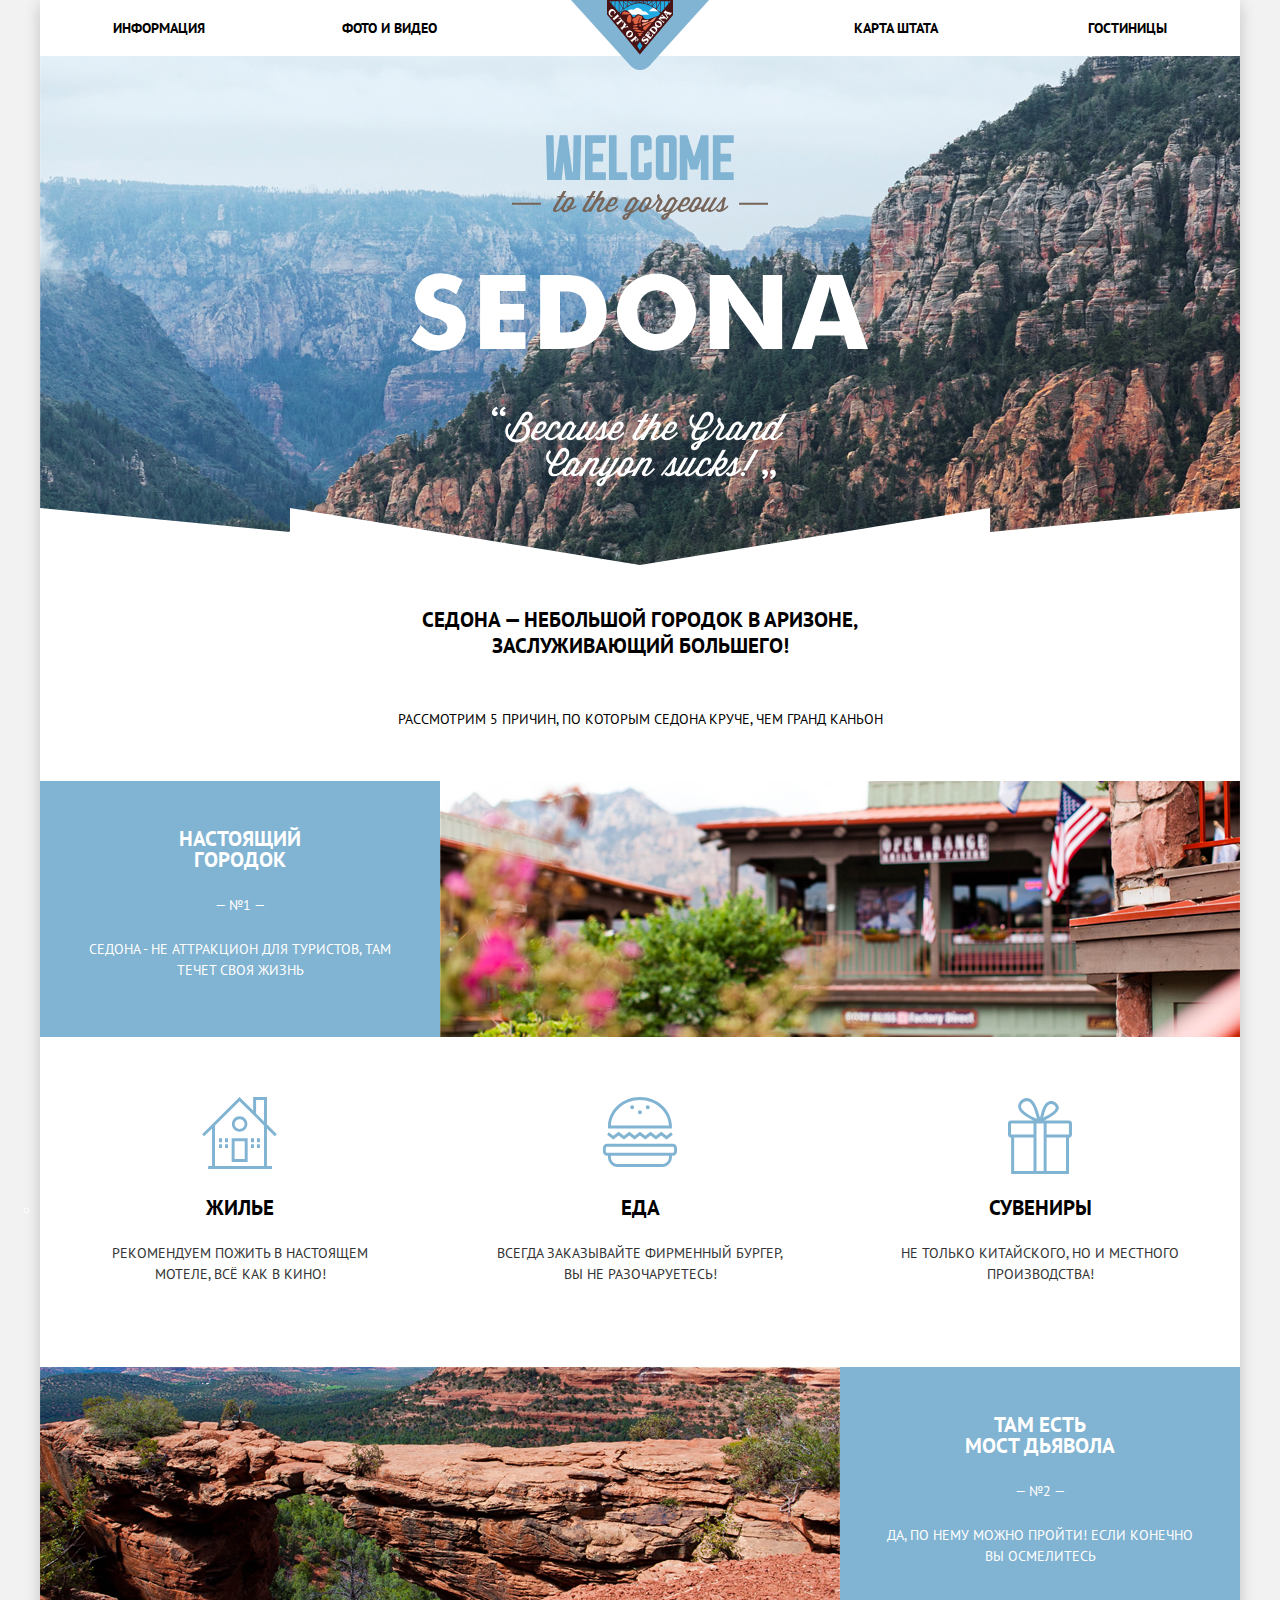
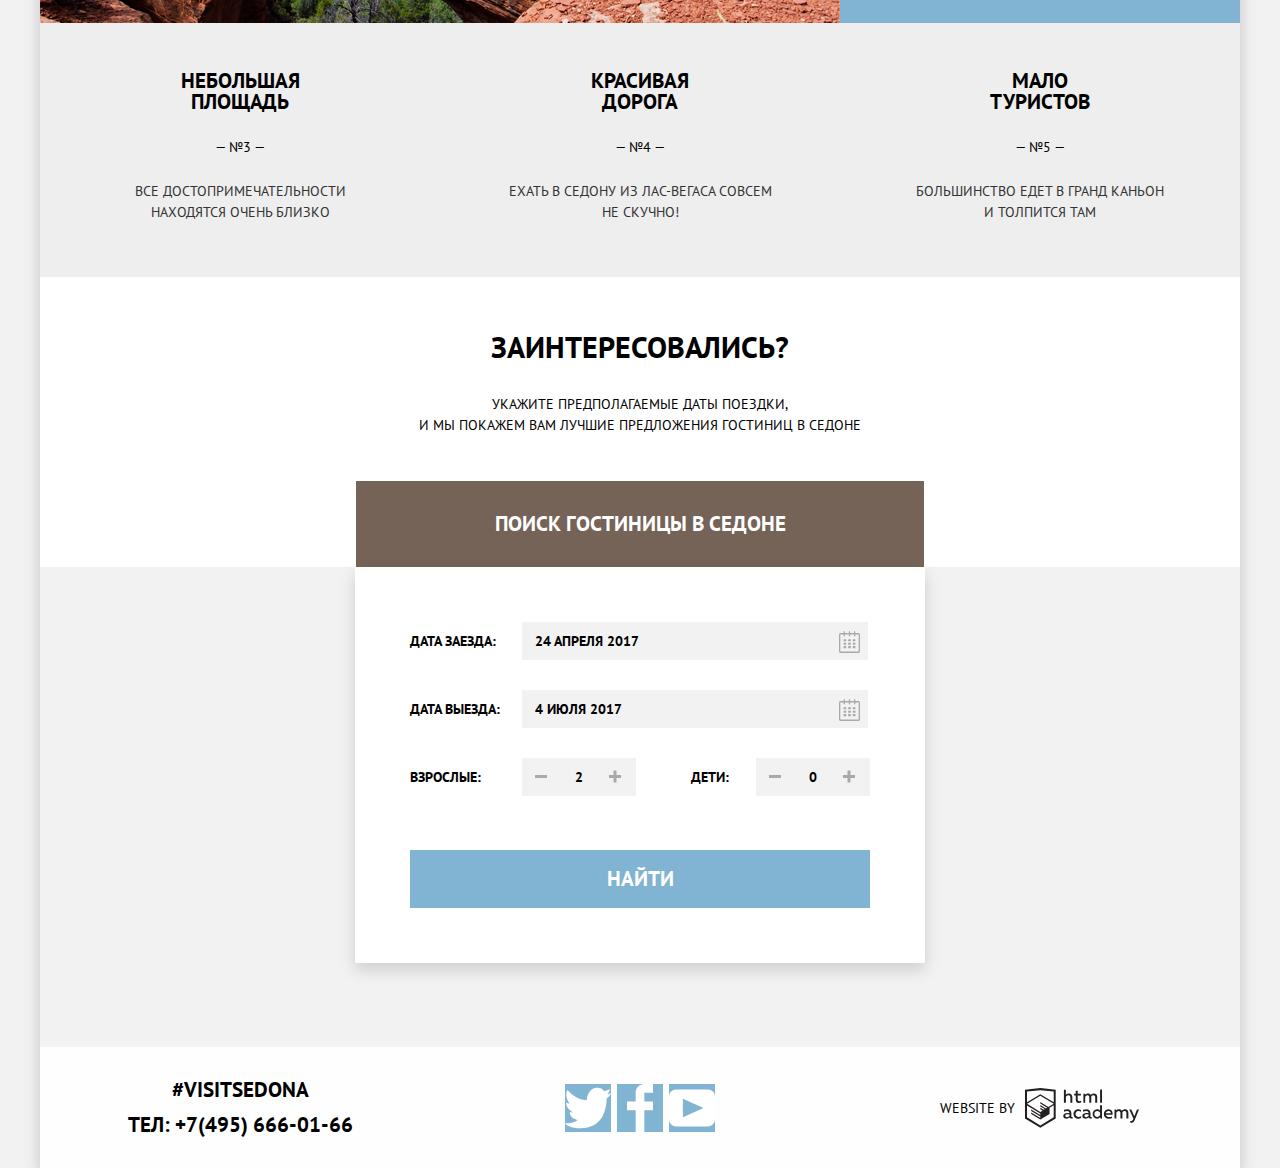
==== index.html @ 95ec8b5e "Завершила вёрстку главной страницы" ====
<!DOCTYPE html>
<html class="page" lang="ru">
<head>
	<meta charset="utf-8">
	<title>HTML Academy: Седона</title>
	<link rel="stylesheet" href="https://fonts.googleapis.com/css2?family=PT+Sans:wght@400;700&display=swap">
	<link rel="stylesheet" href="css/normalize.css">
	<link rel="stylesheet" href="css/style.css">
</head>

<body class="page-body">
	<div class="main-block">
		<header class="main-header">
  			<nav class="main-nav">
  				<a class="main-header-logo" href="">
  					<img src="img/logo.svg" width="138" height="70" alt="логотип Седоны">
  				</a>
  				<ul class="site-navigation">
  					<li><a href="blank.html">Информация</a></li>
  					<li><a href="blank.html">Фото и видео</a></li>
  					<li><a href="blank.html">Карта штата</a></li>
  					<li><a href="hotels.html">Гостиницы</a></li>
  				</ul>
	  		</nav>
	  	</header>
		  
	  	<main class="container">
	  		<h1 class="visually-hidden">город Седона</h1>
			<div class="intro">
				<h2 class="visually-hidden">Welcome Sedona</h2>
				<img src="img/welcome.svg" width="458" height="352" alt="Welcome to the gorgeous Sedona, because the Grand Canyon sucks!">
	 		</div>

			<section class="features">
				<h2 class="visually-hidden">Достоинства</h2>
					<p class="features-text">Седона — небольшой городок в Аризоне,<br> заслуживающий большего!</p>
	       			<p class="features-text-two">Рассмотрим 5 причин, по которым Седона круче, чем Гранд каньон</p>
	   			   
				<ol class="features-main">
					<li class="features-item item-one">
						<div>
							<h2>Настоящий<br>городок</h2>
							<span>&mdash; №1 &mdash;</span>
							<p>Седона - не аттракцион для туристов, там<br>течет своя жизнь</p>
						</div>
						<figure class="town-img">
							<img src="img/city.jpg" width="800" height="256" alt="Город Седона">
						</figure>
				
						<ul class="highlights">
							<li class="highlights-item highlights-house">
								<h2>Жилье</h2>
								<p>Рекомендуем пожить в настоящем<br> мотеле, всё как в кино!</p>
							</li>
					
							<li class="highlights-item highlights-food">
								<h2>Еда</h2>
								<p>Всегда заказывайте фирменный бургер,<br> вы не разочаруетесь!</p>
							</li>
				
							<li class="highlights-item highlights-present">
								<h2>Сувениры</h2>
								<p>Не только китайского, но и местного<br> производства!</p>
							</li>
						</ul>
					
					</li>		
					<li class="features-item item-two">
						<div>
							<h2>Там есть<br>мост дьявола</h2>
							<span>&mdash; №2 &mdash;</span>
							<p>Да, по нему можно пройти! Если конечно<br>вы осмелитесь</p>
						</div>
						<figure class="bridge-img">
							<img src="img/bridge.jpg" width="800" height="256" alt="Мост дьявола">
						</figure>
					</li>
					<li class="features-item-text">
						<h2>Небольшая<br> площадь</h2>
						<span>&mdash; №3 &mdash;</span>
						<p>Все достопримечательности<br>находятся очень близко</p>
					</li>
					<li class="features-item-text">
						<h2>Красивая<br>дорога</h2>
						<span>&mdash; №4 &mdash;</span>
						<p>Ехать в Седону из Лас-Вегаса совсем<br>не скучно!</p>
					</li>
					<li class="features-item-text">
						<h2>Мало<br>туристов</h2>
						<span>&mdash; №5 &mdash;</span>
						<p>Большинство едет в Гранд каньон<br>и толпится там</p>
					</li>
				</ol>
			</section>
			<section class="hotel-search">
				<h2>Заинтересовались?</h2>
				<p>Укажите предполагаемые даты поездки,<br>и мы покажем вам лучшие предложения гостиниц в Седоне</p>
				<a class="search-hotel-button" href="#">Поиск гостиницы в Седоне</a>
			</section>
			<section class="map">		
				<h2 class="visually-hidden">Карта</h2>
				<iframe src="https://www.google.com/maps/embed?pb=!1m18!1m12!1m3!1d249188.13948372044!2d-111.74937297062174!3d34.8541020003473!2m3!1f0!2f0!3f0!3m2!1i1024!2i768!4f13.1!3m3!1m2!1s0x872da132f942b00d%3A0x5548c523fa6c8efd!2z0KHQtdC00L7QvdCwLCDQkNGA0LjQt9C-0L3QsCA4NjMzNiwg0KHQqNCQ!5e0!3m2!1sru!2sru!4v1602415722256!5m2!1sru!2sru" width="1199" height="594" frameborder="0" style="border:0;" allowfullscreen="" aria-hidden="false" tabindex="0" title="карта города Седона"></iframe> 
				<div class="form-search">
					<h3 class="visually-hidden">Поиск гостиницы</h3>
					<form class="modal-form" action="https://echo.htmlacademy.ru" method="post">
						<p class="form-item input-date">
							<label for="input-date">Дата заезда:</label>
							<input id="input-date" type="text" name="date" value="24 апреля 2017">
							<button class="calendar" type="button" aria-label="Календарь"><svg width="21" height="23" viewBox="0 0 21 23" fill="none" xmlns="http://www.w3.org/2000/svg"><path fill-rule="evenodd" clip-rule="evenodd" d="M16.406 3.02498H19.251C20.217 3.02498 21 3.84698 21 4.86198V21.164C21 22.179 20.217 23 19.251 23H1.75C0.784 23 0 22.179 0 21.164V4.86198C0 3.84698 0.784 3.02498 1.75 3.02498H4.593V1.64798C4.593 1.26698 4.887 0.958984 5.25 0.958984C5.612 0.958984 5.906 1.26698 5.906 1.64798V3.02498H9.844V1.64798C9.844 1.26698 10.138 0.958984 10.501 0.958984C10.862 0.958984 11.156 1.26698 11.156 1.64798V3.02498H15.094V1.64798C15.094 1.26698 15.387 0.958984 15.75 0.958984C16.112 0.958984 16.406 1.26698 16.406 1.64798V3.02498ZM19.5646 21.484C19.6466 21.3979 19.691 21.2828 19.688 21.164H19.689V4.86198C19.689 4.60898 19.493 4.40298 19.252 4.40298H16.407V5.78098C16.407 6.16198 16.113 6.46998 15.751 6.46998C15.388 6.46998 15.095 6.16198 15.095 5.78098V4.40298H11.157V5.78098C11.157 6.16198 10.863 6.46998 10.502 6.46998C10.139 6.46998 9.845 6.16198 9.845 5.78098V4.40298H5.907V5.78098C5.907 6.16198 5.613 6.46998 5.251 6.46998C4.888 6.46998 4.594 6.16198 4.594 5.78098V4.40298H1.75C1.50263 4.40953 1.30696 4.61458 1.312 4.86198V21.164C1.30696 21.4114 1.50263 21.6164 1.75 21.623H19.251C19.3698 21.6201 19.4826 21.5701 19.5646 21.484Z" fill="#A9A9A9"/><path fill-rule="evenodd" clip-rule="evenodd" d="M4.59399 9.2251H7.21899V11.2911H4.59399V9.2251ZM4.59399 12.6681H7.21899V14.7351H4.59399V12.6681ZM7.21899 16.1121H4.59399V18.1781H7.21899V16.1121ZM9.18799 16.1121H11.813V18.1781H9.18799V16.1121ZM11.813 12.6681H9.18799V14.7351H11.813V12.6681ZM9.18799 9.2251H11.813V11.2911H9.18799V9.2251ZM16.406 16.1121H13.781V18.1781H16.406V16.1121ZM13.781 12.6681H16.406V14.7351H13.781V12.6681ZM16.406 9.2251H13.781V11.2911H16.406V9.2251Z" fill="#A9A9A9"/></svg></button>
						</p>
						<p class="form-item outcome-date">
							<label for="outcome-date">Дата выезда:</label>
							<input id="outcome-date" type="text" name="outcome-date" value="4 июля 2017">
							<button class="calendar" type="button" aria-label="Календарь"><svg width="21" height="23" viewBox="0 0 21 23" fill="none" xmlns="http://www.w3.org/2000/svg"><path fill-rule="evenodd" clip-rule="evenodd" d="M16.406 3.02498H19.251C20.217 3.02498 21 3.84698 21 4.86198V21.164C21 22.179 20.217 23 19.251 23H1.75C0.784 23 0 22.179 0 21.164V4.86198C0 3.84698 0.784 3.02498 1.75 3.02498H4.593V1.64798C4.593 1.26698 4.887 0.958984 5.25 0.958984C5.612 0.958984 5.906 1.26698 5.906 1.64798V3.02498H9.844V1.64798C9.844 1.26698 10.138 0.958984 10.501 0.958984C10.862 0.958984 11.156 1.26698 11.156 1.64798V3.02498H15.094V1.64798C15.094 1.26698 15.387 0.958984 15.75 0.958984C16.112 0.958984 16.406 1.26698 16.406 1.64798V3.02498ZM19.5646 21.484C19.6466 21.3979 19.691 21.2828 19.688 21.164H19.689V4.86198C19.689 4.60898 19.493 4.40298 19.252 4.40298H16.407V5.78098C16.407 6.16198 16.113 6.46998 15.751 6.46998C15.388 6.46998 15.095 6.16198 15.095 5.78098V4.40298H11.157V5.78098C11.157 6.16198 10.863 6.46998 10.502 6.46998C10.139 6.46998 9.845 6.16198 9.845 5.78098V4.40298H5.907V5.78098C5.907 6.16198 5.613 6.46998 5.251 6.46998C4.888 6.46998 4.594 6.16198 4.594 5.78098V4.40298H1.75C1.50263 4.40953 1.30696 4.61458 1.312 4.86198V21.164C1.30696 21.4114 1.50263 21.6164 1.75 21.623H19.251C19.3698 21.6201 19.4826 21.5701 19.5646 21.484Z" fill="#A9A9A9"/><path fill-rule="evenodd" clip-rule="evenodd" d="M4.59399 9.2251H7.21899V11.2911H4.59399V9.2251ZM4.59399 12.6681H7.21899V14.7351H4.59399V12.6681ZM7.21899 16.1121H4.59399V18.1781H7.21899V16.1121ZM9.18799 16.1121H11.813V18.1781H9.18799V16.1121ZM11.813 12.6681H9.18799V14.7351H11.813V12.6681ZM9.18799 9.2251H11.813V11.2911H9.18799V9.2251ZM16.406 16.1121H13.781V18.1781H16.406V16.1121ZM13.781 12.6681H16.406V14.7351H13.781V12.6681ZM16.406 9.2251H13.781V11.2911H16.406V9.2251Z" fill="#A9A9A9"/></svg></button>
						</p>
						<p class="form-item adults">
							<label for="adults">Взрослые:</label>
							<span>
							<button class="minus" type="button" aria-label="Меньше"></button>
							<input id="adults" type="text" name="adults" value="2">
							<button class="plus" type="button" aria-label="Больше"></button>
							</span>
						</p>  
						<p class="form-item child">
							<label for="child">Дети:</label>
							<span>
							<button class="minus" type="button" aria-label="Меньше"></button>
							<input id="child" type="text" name="child" value="0">
							<button class="plus" type="button"aria-label="Больше"></button>
							</span>
						</p>
						<button class="button-search-form" type="submit">Найти</button>  
					</form>
				</div>	
            </section>        
		</main> 

		<footer class="main-footer">
			<section class="contacts">
				<h2 class="visually-hidden">Контактные данные</h2>
				<a href="blank.html">#visitsedona</a>
				<p>тел: <a class="contacts-phone" href="tel:+74956660166">+7(495) 666-01-66</a></p>
			</section>
			<section class="social">
				<h2 class="visually-hidden">Социальные сети</h2>
				<ul>
	      			<li>
						<a class="social-button" href="#"><img src="img/twitter.svg" alt="twitter"></a>
	      			</li>
	      			<li>
	        			<a class="social-button" href="#"><img src="img/fb-icon.svg" alt="facebook"></a>
	      			</li>
	      			<li>
						<a class="social-button" href="#"><img src="img/youtube.svg" alt="youtube"></a>
	      			</li>
	    		</ul>
			</section>
			<section class="copyright">
				<p>website by</p>
				<a class="copyright-button" href="https://htmlacademy.ru/intensive/htmlcss"><svg width="115" height="41" viewBox="0 0 115 41" fill="none" xmlns="http://www.w3.org/2000/svg"><path fill-rule="evenodd" clip-rule="evenodd" d="M15.5197 1.05737H15.3509L0 2.71895V31.4945L15.3509 40.8382L30.7018 31.4945V2.71895L15.5197 1.05737ZM77.0183 2.62185H75.0876V15.7311H77.0183V2.62185ZM40.8619 2.63264V7.76843C41.6131 6.9864 42.6386 6.5436 43.7105 6.53843C44.6823 6.47908 45.6329 6.84495 46.3253 7.54479C47.0177 8.24462 47.3866 9.21244 47.3399 10.2068V15.7634H45.367V10.4658C45.4231 9.94897 45.2754 9.43059 44.9566 9.02553C44.6377 8.62047 44.174 8.36218 43.6683 8.3079H43.3518C42.3456 8.36979 41.4321 8.9295 40.9041 9.80764V15.7634H38.8995V2.63264H40.8619ZM77.0183 31.4837H75.2775V30.0595C74.4828 31.1353 73.23 31.7538 71.9119 31.7211C69.4751 31.5528 67.5825 29.4822 67.5825 26.9845C67.5825 24.4867 69.4751 22.4162 71.9119 22.2479C73.1195 22.2052 74.2818 22.7203 75.0771 23.6505V18.3205H77.0183V31.4837ZM47.0656 30.0595C47.263 30.0515 47.4583 30.0152 47.6459 29.9516V31.3866C47.2482 31.5404 46.826 31.6172 46.4009 31.6132C45.6482 31.6769 44.9394 31.2429 44.639 30.5342C43.7036 31.31 42.5302 31.7227 41.3261 31.6995C39.733 31.6995 38.256 30.804 38.256 28.9482C38.256 26.65 40.3661 25.9379 42.1702 25.9379C42.9402 25.9505 43.707 26.0408 44.4596 26.2076V25.884C44.4596 24.805 43.6578 23.9742 42.1491 23.9742C41.0585 23.9764 39.9804 24.2116 38.9839 24.6647V22.8305C40.0678 22.451 41.204 22.2506 42.3495 22.2371C44.8394 22.2371 46.3693 23.4455 46.3693 26.1753V29.4121C46.3546 29.5668 46.401 29.721 46.4981 29.8406C46.5951 29.9601 46.7349 30.035 46.8862 30.0487H47.0656V30.0595ZM40.2711 28.8403C40.298 29.229 40.4761 29.5905 40.7655 29.844C41.055 30.0974 41.4317 30.2217 41.8115 30.189H41.9275C42.8819 30.1906 43.7973 29.8022 44.4702 29.11V27.5779C43.842 27.4414 43.2026 27.3655 42.5605 27.3513C41.5055 27.3513 40.2817 27.7074 40.2817 28.8403H40.2711ZM56.0229 22.9384C55.1962 22.4632 54.2596 22.2246 53.3115 22.2479H52.9422C51.7332 22.2873 50.5891 22.8166 49.7619 23.7192C48.9347 24.6218 48.4923 25.8236 48.5321 27.06V27.5024C48.6957 30.0004 50.805 31.8921 53.2482 31.7318C54.2519 31.7555 55.2477 31.5452 56.1601 31.1168V29.2718C55.3769 29.7215 54.4945 29.9591 53.5963 29.9624C52.5199 30.0288 51.4963 29.4793 50.9385 28.5356C50.3806 27.5918 50.3806 26.4095 50.9385 25.4658C51.4963 24.522 52.5199 23.9725 53.5963 24.039C54.461 24.0357 55.3066 24.2989 56.0229 24.7942V22.9384ZM66.1514 30.0595C66.3488 30.0515 66.5441 30.0152 66.7317 29.9516V31.3866C66.334 31.5404 65.9118 31.6172 65.4867 31.6132C64.734 31.6769 64.0252 31.2429 63.7248 30.5342C62.7894 31.31 61.616 31.7227 60.4119 31.6995C58.8188 31.6995 57.3417 30.804 57.3417 28.9482C57.3417 26.65 59.4518 25.9379 61.256 25.9379C62.0259 25.9505 62.7928 26.0408 63.5454 26.2076V25.884C63.5454 24.805 62.7436 23.9742 61.2349 23.9742C60.1443 23.9764 59.0662 24.2116 58.0697 24.6647V22.8305C59.1536 22.451 60.2897 22.2506 61.4353 22.2371C63.9252 22.2371 65.455 23.4455 65.455 26.1753V29.4121C65.4404 29.5668 65.4868 29.721 65.5838 29.8406C65.6809 29.9601 65.8207 30.035 65.972 30.0487H66.1514V30.0595ZM59.855 29.8481C59.5632 29.5943 59.3837 29.2311 59.3569 28.8403H59.378C59.378 27.7074 60.5385 27.3513 61.6569 27.3513C62.299 27.3655 62.9383 27.4414 63.5665 27.5779V29.11C62.8937 29.8022 61.9782 30.1906 61.0239 30.189H60.9078C60.5263 30.2247 60.1469 30.1019 59.855 29.8481ZM69.3271 26.9305C69.3271 25.2859 70.6308 23.9526 72.239 23.9526L72.2601 24.0066C73.4742 24.0066 74.5742 24.7382 75.0665 25.8732V28.0311C74.5856 29.1871 73.4673 29.9296 72.239 29.9084C70.6308 29.9084 69.3271 28.5752 69.3271 26.9305ZM83.3486 22.2479C86.8408 22.2479 88.0541 25.1395 87.4844 27.7397H80.922C81.1436 29.3582 82.6839 30.0163 84.2876 30.0163C85.2509 30.0196 86.2027 29.8021 87.0729 29.3797V31.1061C86.0736 31.5421 84.9939 31.7519 83.9078 31.7211C81.2385 31.7211 78.8963 30.189 78.8963 26.9521C78.8362 25.7502 79.2482 24.5736 80.0408 23.6841C80.8334 22.7945 81.9408 22.2658 83.1165 22.2155H83.3486V22.2479ZM80.8693 26.1753C80.9704 24.8237 82.1216 23.8104 83.4436 23.9095H83.4858C84.1064 23.8531 84.7196 24.08 85.1612 24.5295C85.6028 24.979 85.8275 25.6051 85.7752 26.24H80.8693V26.1753ZM89.489 31.4621V22.4961H91.2298V23.575C91.9777 22.7197 93.041 22.2229 94.1628 22.2047C95.2951 22.1328 96.3712 22.7163 96.9482 23.7153C97.7407 22.8335 98.8477 22.3161 100.018 22.2803C100.952 22.2327 101.859 22.6011 102.507 23.2901C103.154 23.9792 103.478 24.9213 103.394 25.8732V31.4837H101.39V25.9271C101.437 25.4734 101.306 25.0191 101.024 24.6647C100.743 24.3104 100.336 24.0852 99.8917 24.039H99.6174C98.7512 24.0941 97.9525 24.536 97.4335 25.2474V31.4837H95.4289V25.9271C95.4728 25.47 95.3357 25.0139 95.0481 24.6611C94.7606 24.3082 94.3467 24.088 93.8991 24.0497H93.6881C92.7466 24.1344 91.8915 24.6449 91.3564 25.4416V31.5161H89.5312L89.489 31.4621ZM113.977 22.4745H111.972L109.324 29.2718L106.306 22.4853H104.196L108.417 31.5484L108.237 32.0016C107.72 33.3611 107.003 34.0516 106.053 34.0516C105.75 34.0548 105.447 34.0112 105.156 33.9221V35.6161C105.536 35.7125 105.926 35.7632 106.317 35.7671C107.646 35.7671 108.902 35.0226 109.851 32.6813L113.977 22.4745ZM52.689 6.78658V3.54974L50.7266 4.01369V6.73264H49.144V8.49132H50.7899V12.9905C50.7231 13.817 51.0244 14.6301 51.61 15.2038C52.1955 15.7775 53.0028 16.0505 53.8073 15.9468C54.5996 15.9535 55.3875 15.8259 56.139 15.5692V13.8429C55.5727 14.0781 54.9672 14.199 54.356 14.199C53.2165 14.199 52.689 13.8105 52.689 12.6237V8.5129H55.8541V6.78658H52.689ZM58.3862 15.7526V6.75421H60.1376V7.83316C60.8811 6.97655 61.9403 6.476 63.0601 6.45211C64.1624 6.38099 65.2146 6.93142 65.8032 7.88711C66.5958 7.00534 67.7028 6.48794 68.8734 6.45211C69.8138 6.41462 70.7233 6.79859 71.364 7.50353C72.0046 8.20846 72.3126 9.16418 72.2073 10.1205V15.7418H70.2028V10.1853C70.2499 9.73151 70.1184 9.27721 69.8373 8.92287C69.5561 8.56853 69.1485 8.34334 68.7046 8.29711H68.4619C67.5957 8.35228 66.797 8.7942 66.278 9.50553V15.7418H64.2734V10.1853C64.3206 9.73151 64.1891 9.27721 63.9079 8.92287C63.6268 8.56853 63.2191 8.34334 62.7752 8.29711H62.5326C61.5911 8.38181 60.736 8.89229 60.2009 9.68895V15.7634H58.3862V15.7526ZM28.6972 30.3033L28.7078 30.2968L28.6972 30.3184V30.3033ZM28.6972 18.3205V30.3033L15.3509 38.4321L2.00459 30.3184V18.5147L15.2876 26.6068V28.0311L6.18257 22.5284V23.9418L15.3404 29.5632V31.0629L6.19312 25.4955V26.9521L15.3509 32.5734L24.5826 26.9197V20.8129L28.6972 18.3205ZM28.7078 16.7776L25.0362 18.9355L23.3482 20.0145L15.3087 15.0837V16.4971L22.156 20.7266L22.0083 20.8237L20.9532 21.4063L15.2876 17.9537V19.3995L19.761 22.1184L18.706 22.8413L15.3298 20.7913V22.2047L17.5454 23.5426L15.2982 24.9021L2.11009 16.864L15.3087 8.72869L28.7078 16.7776ZM15.2876 7.27211L28.7078 15.3534V4.56395L15.3615 3.12895L2.01514 4.56395V15.3534L15.2876 7.27211Z" fill="#231F20"/></svg></a>
			</section>	
		</footer>
	</div>
</body>
</html>
---- css/style.css ----
:root {

	--basic-color: #F2F2F2;
	--basic-white: #FFFFFF;
	--basic-black: #000000;
	--basic-thinblack: #333333;
	--basic-boldblack: #231F20;
	--basic-lightbrown: #766357;
	--basic-brown: #604E43;
	--basic-darkbrown: #503E33;
	--basic-gray: #EEEEEE;
	--basic-darkgray: #EBEBEB;
	--basic-lightgray: #A9A9A9;
	--basic-blue: #81B3D2;
	--basic-darkblue: #669EC0;
	--basic-darkenblue: #5496BD;
	--dark: #666666;
	--border: #E5E5E5;
	--special: #BDBBBC;
	--basic-opacity: rgba(0,0,0,0.3);
	--footer-back: rgba(255, 255, 255, 0.9);
	--opacity-white: rgba(255,255,255,0.3);
	--shadow: rgba(0, 1, 1, 0.2);
	--shadow-form: rgba(0, 1, 1, 0.15);
}


.page-body {
	font-family: "PT Sans", Arial, sans-serif;
	font-size: 14px;
	line-height: 21px;
	text-transform: uppercase;
	background-color: var(--basic-color);
	text-align: center;
	font-weight: normal;
}

.main-block {
	width: 1200px;
	box-shadow: 0px 5px 15px var(--shadow);
	margin-left: auto;
    margin-right: auto;
    min-height: 100%;
	display: grid;
	grid-template-rows: min-content 1fr min-content;
}

.page a {
	text-decoration: none;
}

img {
	max-width: 100%;
	height: auto;
}

.page {
	height: 100%;
}

.visually-hidden {
	position: absolute;
	width: 1px;
	height: 1px;
	margin: -1px;
	border: 0;
	padding: 0;
	white-space: nowrap;
	clip-path: inset(100%);
	clip: rect(0 0 0 0);
	overflow: hidden;
}

/* Main navigation */

.main-nav {
	display: flex;
	flex-direction: column;
	font-size: 14px;
	line-height: 26px;
	font-weight: bold;
	color: var(--basic-black);
}

.main-header-logo {
	width: 138px;
	height: 70px;
	position: absolute;
	align-self: center;
}

.site-navigation {
	display: flex;
	flex-direction: row;
	flex-wrap: wrap;
	list-style: none;
	align-items: center;
	margin: 0;
	padding-left: 73px;
	padding-right: 73px; 
	padding-top: 15px;
	padding-bottom: 15px;
	background-color: var(--basic-white);
}
 
.site-navigation li {
	flex-basis: 229px;
	text-align: right;
}

.site-navigation li:nth-child(2) {
	margin-right: auto;
}

.site-navigation li:nth-child(-n+2){
	text-align: left;
}

.site-navigation a:link {
	color: var(--basic-black);
} 

.site-navigation a:hover,
.site-navigation a:focus {
 	color: var(--basic-blue);
}

.site-navigation a:active {
	color: var(--basic-opacity);
}

.hotels-link {
	pointer-events: none;
	color: var(--basic-lightbrown);
}	


.intro {
	background-image: url("../img/shape.png"), url("../img/background_photo.jpg");
	background-repeat: no-repeat;
	background-position: bottom, 0 0;
	width: 1200px;
	height: 509px;
	display:flex;
  	align-items: center;
  	justify-content: center;
}



/* Features */

.features {
	background-color: var(--basic-white);
	padding-top: 42px;
}

.features-text {
	font-size: 21px;
	line-height: 26px;
	font-weight: bold;
	margin-top: 0; 
	margin-bottom: 50px;

}

.features-text-two {
	margin-bottom: 51px;
}


.features-main {
	list-style: none;  
	margin: 0;
 	padding: 0;
 	display: grid;
	grid-template-columns: 400px 400px 400px;
}

.features-item {
	color: var(--basic-white);
	text-align: center;
	background-color: var(--basic-blue);
	grid-column-start: 1;
	grid-column-end: 4;
	display: grid;
	grid-template-columns: 400px 400px 400px;
}
	

.features-item h2 {
	font-size: 21px;
	line-height: 21px;
	margin-top: 47px;
	margin-bottom: 25px;
}

.features-item p {
	margin-top: 23px;
}

.town-img {
	margin: 0;
 	padding: 0;
	grid-column-start: 2;
	grid-column-end: 4;
}

.town-img img,
.bridge-img img {
	display: block;
}


.bridge-img {
	margin: 0;
 	padding: 0;
	grid-column-start: 1;
	grid-column-end: 3;
	order: -1;
}


.highlights {
	position: relative;
  	background-color: var(--basic-white);
  	margin: 0;
 	padding: 0;
  	grid-column-start: 1;
	grid-column-end: 4;
  	display: grid;
  	grid-template-columns: 1fr 1fr 1fr;
}

.highlights-item h2 {
	color: var(--basic-black);
	margin-top: 160px;
	margin-bottom: 25px;
}


.features-item-text h2 {
	color: var(--basic-black);
	margin-top: 47px;
	margin-bottom: 25px;
}

.highlights-item p,
.features-item-text p {
	color: var(--basic-thinblack);
}

.highlights-item p {
	margin-bottom: 82px;
}

.highlights-house h2::before {
	content: "";
	position: absolute;
	top: 60px;
	left: 162px;
	width: 75px;
	height: 72px;
	background-image: url("../img/icon-1.svg");
	background-repeat: no-repeat;
	
}

.highlights-food h2::before {
	content: "";
	position: absolute;
	top: 60px;
	left: 562px;
	width: 75px;
	height: 70px;
	background-image: url("../img/icon-3.svg");
	background-repeat: no-repeat;
	
}

.highlights-present h2::before {
	content: "";
	position: absolute;
	top: 60px;
	right: 168px;
	width: 64px;
	height: 77px;
	background-image: url("../img/icon-2.svg");
	background-repeat: no-repeat;
	
}

.features-item-text p {
	margin-bottom: 54px;
	margin-top: 23px;
}

.features-item-text {
	background-color: var(--basic-gray);
}


/* Hotel search */

.hotel-search {
	background-color: var(--basic-white);
}

.hotel-search h2 {
	font-size: 30px;
	line-height: 24px;
	margin: 0;
	padding-top: 58px; 
}

.hotel-search p {
	margin-top: 35px;
	margin-bottom: 45px; 
}


.search-hotel-button {
	display: block;
	font-size: 21px;
	line-height: 26px;
	font-weight: bold;
  	text-align: center;
  	color: var(--basic-white);
  	text-transform: uppercase;
  	background-color: var(--basic-lightbrown);
  	border: none;
  	width: 568px;
  	margin: auto;
  	padding-top: 30px;
  	padding-bottom: 30px;
}

.search-hotel-button:hover,
.search-hotel-button:focus  {
  	background-color: var(--basic-brown);
}

.search-hotel-button:active {
	color: var(--opacity-white);
  	background-color: var(--basic-darkbrown);
}

/* Map */

.map {
	position: relative;
	margin-bottom: -120px;
}




/*Form Search*/

.form-search {
	position: absolute;
	top: 0px;
    left: 315px;
    width: 570px;
    background-color: var(--basic-white);
    box-shadow: 0 7px 15px 0 var(--shadow-form);
}

.modal-form {
	display: flex;
	flex-wrap: wrap;
	justify-content: space-between;
	font-weight: 700;
	margin: 55px;
	padding: 0;
}

.modal-form .form-item {
	position: relative;
	display: flex;
	flex-wrap: wrap;
	flex-basis: 458px;
	justify-content: space-between;
	align-items: center;
	margin: 0;
	margin-bottom: 30px;
}

.form-item input {
	font-size: 14px;
	line-height: 26px;
	font-weight: 700;
	text-transform: uppercase; 
	border: none;
	outline: none;
	background-color: var(--basic-color);
	width: 320px;
	padding: 6px 13px 6px 13px;
}	


.modal-form .adults,
.modal-form .child {
	display: flex;
	flex-basis: 226px;
	justify-content: space-between;
}	

.adults input,
.child input {
	text-align: center;
	width: 88px;
}

.child label {
	margin-left: 47px;
}

.form-item .calendar {
	position: absolute;
	right: 8px;
	width: 21px;
	height: 23px;
	margin: 0;
	padding: 0;
	background-color: transparent;
	outline: none;
	border: none;
	cursor: pointer;
}

.calendar:hover path,
.calendar:focus path {
 	fill: var(--basic-black);
}

.calendar:active path {
 	fill: var(--basic-blue);
}

.form-item .minus,
.form-item .plus  {
	position: absolute;
	width: 25px;
	height: 38px;
	top: 0;
	background-color: transparent;
	outline: none;
	border: none;
	cursor: pointer;
}

.form-item .minus,{
	left: 125px;
}

.form-item .plus {
	right: 0px;
}

.minus::before{
	content: "";
	position: absolute;
	top: 17px;
	width: 12px;
	height: 3px;
	background-color: var(--basic-lightgray);
}

.plus::before,
.plus::after {
	content: "";
	position: absolute;
	top: 17px;
	right: 15px;
	width: 12px;
	height: 3px;
	background-color: var(--basic-lightgray);
}

.plus::before {
	transform: rotate(90deg);
}

.minus:hover::before,
.minus:focus::before {
 	background-color: var(--basic-black);
}

.minus:active::before {
 	background-color: var(--basic-blue);
}

.plus:hover::before,
.plus:hover::after,
.plus:focus::before,
.plus:focus::after {
 	background-color: var(--basic-black);
}

.plus:active::before,
.plus:active::after {
 	background-color: var(--basic-blue);
}

.form-item input:hover {
	background-color: var(--basic-darkgray);
	outline: none;
}

.form-item input:focus {
	background-color: var(--basic-white);
	border: 2px solid var(--border);
}


.modal-form .button-search-form {
	display: block;
	font-size: 21px;
	line-height: 26px;
	font-weight: 700;
	text-transform: uppercase;
	color: var(--basic-white);
	width: 100%;
	border: none;
	background-color: var(--basic-blue);
	margin-top: 24px;
	margin-right: 0;
	padding-top: 16px;
	padding-bottom: 16px;
}

.button-search-form:hover,
.button-search-form:focus {
 	background-color: var(--basic-darkblue);
 	outline: none;
}

.button-search-form:active {
	color: var(--opacity-white);
	background-color: var(--basic-darkenblue);
}




/*Sorting hotels*/

.hotels-list {
  	background-color: var(--basic-white);
}

.sorting-block {
	display: flex;
	padding-left: 73px;
  	padding-right: 73px;
  	padding-top: 29px;
  	padding-bottom: 31px;
}

.sorting-block span {
	font-size: 21px;
	line-height: 26px;
	font-weight: bold;
	margin-right: 46px;
}

.sorting-range {
	font-size: 12px;
	line-height: 18px;
	list-style: none;
	display: flex;
	flex-wrap: wrap;
	align-items: center;
	margin: 0;
	padding: 0;
	justify-content: flex-start;
	min-width: 370px;
}

.sorting-range li {
	margin-right: 30px;
}

.sort-type a {
	color: var(--basic-opacity);
	border-bottom: 1px dotted var(--basic-blue);
}

.sort-type a:hover,
.sort-type a:focus {
	color: var(--basic-blue);
}

.sort-type a:active {
	color: var(--basic-black);
	border-bottom: none;
}

.active a {
	color: var(--basic-blue);
	border-bottom: none;
}


.sorting-list {
	list-style: none;
	display: flex;
	margin: 0;
	padding: 0;
	margin-left: auto;
	width: 34px;
	justify-content: space-between;
	align-self: center;
}

.sorting-item:hover path,
.sorting-item:focus path {
    fill: var(--basic-black);
}

.sorting-item:active path {
    fill: var(--basic-blue);
}

.sort-down path {
	fill: var(--basic-blue);
}




/*Hotels result*/

.results {
	list-style: none;
	margin: 0;
	padding: 0;
}


.sorting-block,
.result-item {
	border-bottom: 1px solid var(--border);
}

.result-item {
	display: flex;
	flex-wrap: wrap;
	align-items: center;
	padding-left: 73px;
	padding-right: 73px;
	padding-top: 30px;
	padding-bottom: 30px;
}

.result-item img {
	width: 135px;
	height: 90px;
}

.result-item-text {
	margin-left: 29px;
	text-align: left;
}

.result-item-text .item-list {
	display: flex;
	margin-top: 7px;
	margin-bottom: 15px;
}

.item-list span {
	flex-basis: 110px;
	margin-right: 7px; 
}


.result-item h2 {
	font-size: 21px;
	line-height: 26px;
	margin: 0;
	padding: 0;
    margin-top: -5px;
}

.name-hotel {
	color: var(--basic-black); 
}

.name-hotel:hover,
.name-hotel:focus {
 	color: var(--basic-blue);
 
}

.name-hotel:active {
	color: var(--basic-opacity);
}

.item-button {
	margin: 0;
}

.item-button .button {
	font-size: 14px;
	line-height: 21px;
	font-weight: bold;
	color: var(--basic-white);
	text-transform: uppercase;
	display: inline-block;
	padding: 3px 17px 3px 16px;
}


.detail-button {
	background-color: var(--basic-blue);
	margin-right: 3px;
}

.detail-button:hover,
.detail-button:focus {
 	background-color: var(--basic-darkblue);
}

.detail-button:active {
	color: var(--opacity-white);
	background-color: var(--basic-darkenblue);
}

.reservation-button {
	background-color: var(--basic-lightbrown);
}

.reservation-button:hover, 
.reservation-button:focus {
	background-color: var(--basic-brown);
} 

.reservation-button:active {
	color: var(--opacity-white);
	background-color: var(--basic-darkbrown);
} 



.rating-number {
	position: relative;
	color: var(--dark);
	background-color: var(--basic-color);
	margin-left: auto;
    margin-top: 64px;
    padding-top: 3px;
    padding-bottom: 3px;
    height: 21px;
   	width: 110px;
   	align-self: flex-end;
}

.rating-number::before {
	content: "";
	position: absolute;
	top: -64px;
	right: 0;
	width: 110px;
	height: 17px;
	background-image: url("../img/star.svg");
	background-repeat: space;
}

.star-four::before {
	width: 90px;
}

.star-three::before {
	width: 65px;
}

.star-two::before {
	width: 41px;
}


/* Footer */

.main-footer {
	position: relative;
	display: grid;
	grid-template-columns: 1fr 1fr 1fr;
	padding-top: 30px;
	padding-bottom: 30px;
	background-color: var(--footer-back);
}

.hotels-footer {
  	background-color: var(--basic-white);
}

.contacts {
	display: flex;
	flex-direction: column;
}

.contacts a,
.contacts p {
	font-size: 21px;
	line-height: 26px;
	font-weight: bold;
	color: var(--basic-black);
	align-self: center;
	margin: 0;
}

.contacts p {
	margin-top: 9px;
} 

.contacts-phone {
  	color: inherit;
}

.social {
	display: flex;
	justify-self: center;
	align-items: center;
}

.social ul {
	display: flex;
	flex-wrap: wrap;
	justify-content: space-between;
	list-style: none;
	margin: 0 auto;
	padding: 0;
	width: 150px;
}

.social-button {
	color: inherit;
	display: flex;
	justify-content: center;
	width: 46px;
	height: 48px;
	background-color: var(--basic-blue);
}

.social-button:hover,
.social-button:focus {
    background-color: var(--basic-darkblue);
}

.social-button:active {
    background-color: var(--basic-darkenblue);
}

.social-button:active img {
    opacity: 0.3;
}

.copyright { 
	display: flex;
	align-items: center;
	width: 400px;
	justify-content: center;
}

.copyright p {
	font-size: 14px;
	line-height: 26px;
	margin-right: 10px;
}

.copyright a {
    width: 115px;
    height: 41px;
}

.copyright:hover path,
.copyright:focus path {
    fill: var(--basic-blue);
}

.copyright:active path {
    fill: var(--special);
}

/*Filter hotels*/

.filter-hotels{
	background-image: url("../img/background.jpg");
	width: 1200px;
	min-height: 217px;
	background-repeat: no-repeat;
	background-size: cover;
}
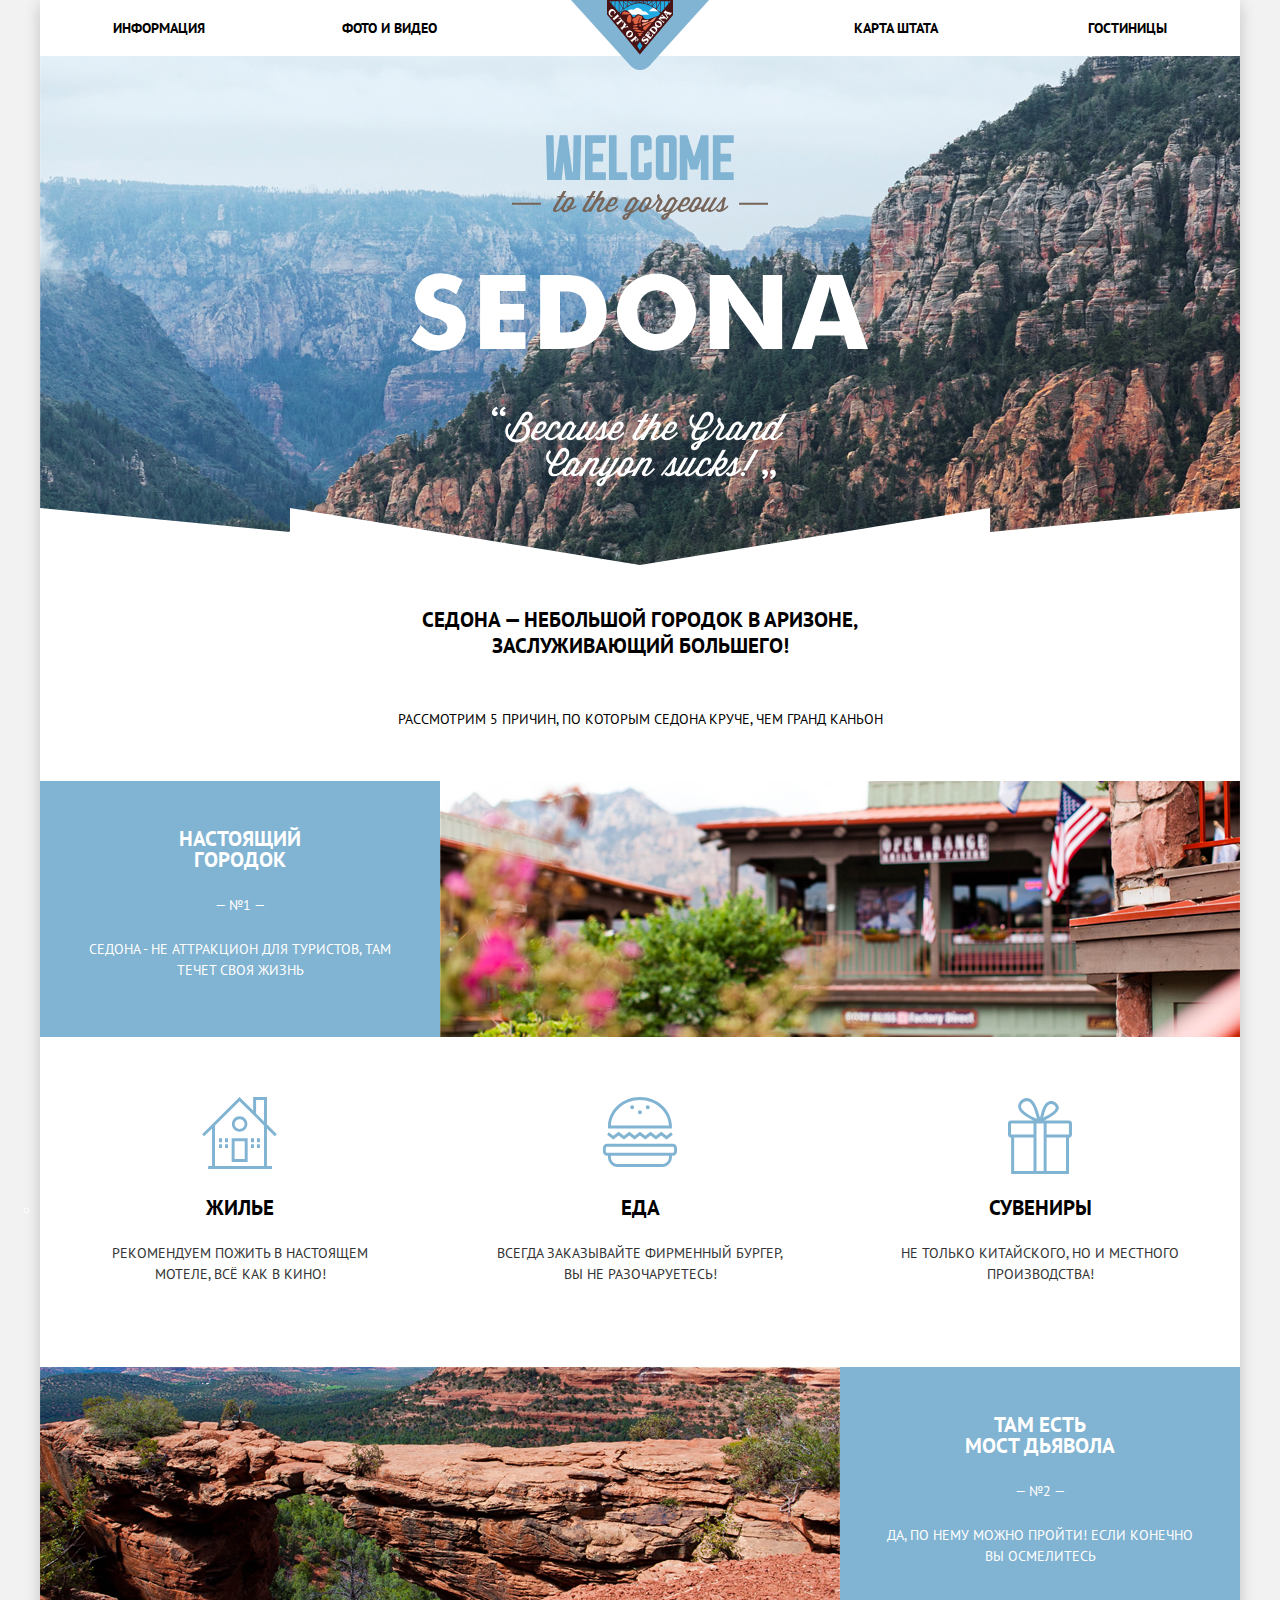
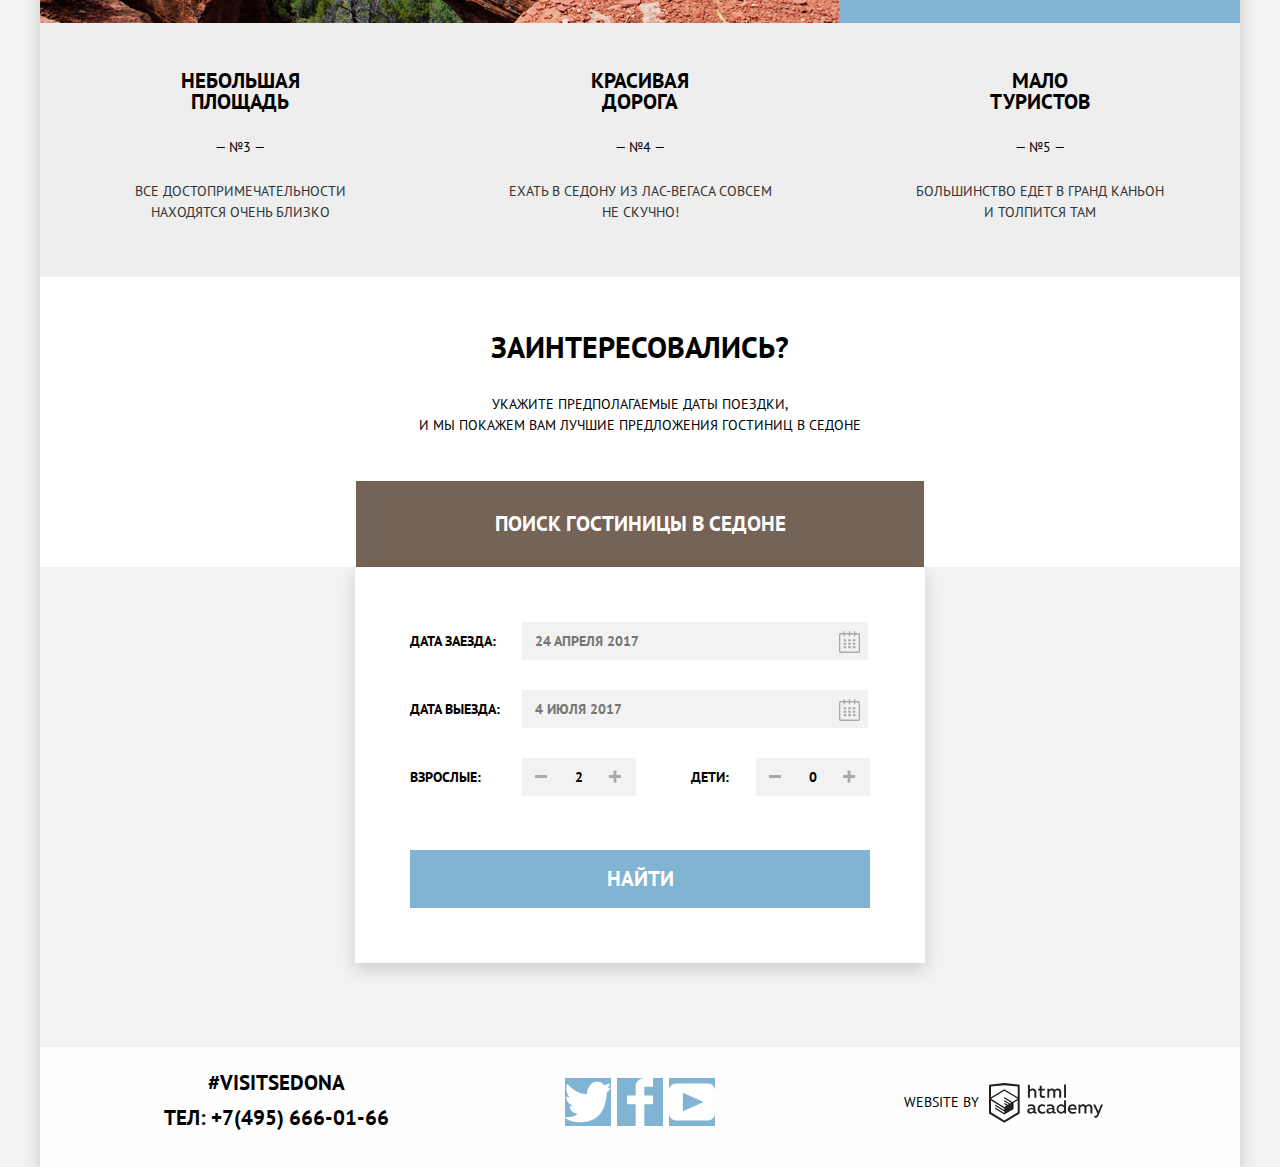
==== commit 7a93f716: "Доработка верстки главной страницы" ====
--- a/index.html
+++ b/index.html
@@ -99,18 +99,18 @@
 			</section>
 			<section class="map">		
 				<h2 class="visually-hidden">Карта</h2>
-				<iframe src="https://www.google.com/maps/embed?pb=!1m18!1m12!1m3!1d249188.13948372044!2d-111.74937297062174!3d34.8541020003473!2m3!1f0!2f0!3f0!3m2!1i1024!2i768!4f13.1!3m3!1m2!1s0x872da132f942b00d%3A0x5548c523fa6c8efd!2z0KHQtdC00L7QvdCwLCDQkNGA0LjQt9C-0L3QsCA4NjMzNiwg0KHQqNCQ!5e0!3m2!1sru!2sru!4v1602415722256!5m2!1sru!2sru" width="1199" height="594" frameborder="0" style="border:0;" allowfullscreen="" aria-hidden="false" tabindex="0" title="карта города Седона"></iframe> 
+				<iframe src="https://www.google.com/maps/embed?pb=!1m18!1m12!1m3!1d249188.13948372044!2d-111.74937297062174!3d34.8541020003473!2m3!1f0!2f0!3f0!3m2!1i1024!2i768!4f13.1!3m3!1m2!1s0x872da132f942b00d%3A0x5548c523fa6c8efd!2z0KHQtdC00L7QvdCwLCDQkNGA0LjQt9C-0L3QsCA4NjMzNiwg0KHQqNCQ!5e0!3m2!1sru!2sru!4v1602415722256!5m2!1sru!2sru" width="1199" height="594" allowfullscreen="" aria-hidden="false" tabindex="0" title="карта города Седона"></iframe> 
 				<div class="form-search">
 					<h3 class="visually-hidden">Поиск гостиницы</h3>
 					<form class="modal-form" action="https://echo.htmlacademy.ru" method="post">
 						<p class="form-item input-date">
 							<label for="input-date">Дата заезда:</label>
-							<input id="input-date" type="text" name="date" value="24 апреля 2017">
+							<input id="input-date" type="text" name="date" placeholder="24 апреля 2017">
 							<button class="calendar" type="button" aria-label="Календарь"><svg width="21" height="23" viewBox="0 0 21 23" fill="none" xmlns="http://www.w3.org/2000/svg"><path fill-rule="evenodd" clip-rule="evenodd" d="M16.406 3.02498H19.251C20.217 3.02498 21 3.84698 21 4.86198V21.164C21 22.179 20.217 23 19.251 23H1.75C0.784 23 0 22.179 0 21.164V4.86198C0 3.84698 0.784 3.02498 1.75 3.02498H4.593V1.64798C4.593 1.26698 4.887 0.958984 5.25 0.958984C5.612 0.958984 5.906 1.26698 5.906 1.64798V3.02498H9.844V1.64798C9.844 1.26698 10.138 0.958984 10.501 0.958984C10.862 0.958984 11.156 1.26698 11.156 1.64798V3.02498H15.094V1.64798C15.094 1.26698 15.387 0.958984 15.75 0.958984C16.112 0.958984 16.406 1.26698 16.406 1.64798V3.02498ZM19.5646 21.484C19.6466 21.3979 19.691 21.2828 19.688 21.164H19.689V4.86198C19.689 4.60898 19.493 4.40298 19.252 4.40298H16.407V5.78098C16.407 6.16198 16.113 6.46998 15.751 6.46998C15.388 6.46998 15.095 6.16198 15.095 5.78098V4.40298H11.157V5.78098C11.157 6.16198 10.863 6.46998 10.502 6.46998C10.139 6.46998 9.845 6.16198 9.845 5.78098V4.40298H5.907V5.78098C5.907 6.16198 5.613 6.46998 5.251 6.46998C4.888 6.46998 4.594 6.16198 4.594 5.78098V4.40298H1.75C1.50263 4.40953 1.30696 4.61458 1.312 4.86198V21.164C1.30696 21.4114 1.50263 21.6164 1.75 21.623H19.251C19.3698 21.6201 19.4826 21.5701 19.5646 21.484Z" fill="#A9A9A9"/><path fill-rule="evenodd" clip-rule="evenodd" d="M4.59399 9.2251H7.21899V11.2911H4.59399V9.2251ZM4.59399 12.6681H7.21899V14.7351H4.59399V12.6681ZM7.21899 16.1121H4.59399V18.1781H7.21899V16.1121ZM9.18799 16.1121H11.813V18.1781H9.18799V16.1121ZM11.813 12.6681H9.18799V14.7351H11.813V12.6681ZM9.18799 9.2251H11.813V11.2911H9.18799V9.2251ZM16.406 16.1121H13.781V18.1781H16.406V16.1121ZM13.781 12.6681H16.406V14.7351H13.781V12.6681ZM16.406 9.2251H13.781V11.2911H16.406V9.2251Z" fill="#A9A9A9"/></svg></button>
 						</p>
 						<p class="form-item outcome-date">
 							<label for="outcome-date">Дата выезда:</label>
-							<input id="outcome-date" type="text" name="outcome-date" value="4 июля 2017">
+							<input id="outcome-date" type="text" name="outcome-date" placeholder="4 июля 2017">
 							<button class="calendar" type="button" aria-label="Календарь"><svg width="21" height="23" viewBox="0 0 21 23" fill="none" xmlns="http://www.w3.org/2000/svg"><path fill-rule="evenodd" clip-rule="evenodd" d="M16.406 3.02498H19.251C20.217 3.02498 21 3.84698 21 4.86198V21.164C21 22.179 20.217 23 19.251 23H1.75C0.784 23 0 22.179 0 21.164V4.86198C0 3.84698 0.784 3.02498 1.75 3.02498H4.593V1.64798C4.593 1.26698 4.887 0.958984 5.25 0.958984C5.612 0.958984 5.906 1.26698 5.906 1.64798V3.02498H9.844V1.64798C9.844 1.26698 10.138 0.958984 10.501 0.958984C10.862 0.958984 11.156 1.26698 11.156 1.64798V3.02498H15.094V1.64798C15.094 1.26698 15.387 0.958984 15.75 0.958984C16.112 0.958984 16.406 1.26698 16.406 1.64798V3.02498ZM19.5646 21.484C19.6466 21.3979 19.691 21.2828 19.688 21.164H19.689V4.86198C19.689 4.60898 19.493 4.40298 19.252 4.40298H16.407V5.78098C16.407 6.16198 16.113 6.46998 15.751 6.46998C15.388 6.46998 15.095 6.16198 15.095 5.78098V4.40298H11.157V5.78098C11.157 6.16198 10.863 6.46998 10.502 6.46998C10.139 6.46998 9.845 6.16198 9.845 5.78098V4.40298H5.907V5.78098C5.907 6.16198 5.613 6.46998 5.251 6.46998C4.888 6.46998 4.594 6.16198 4.594 5.78098V4.40298H1.75C1.50263 4.40953 1.30696 4.61458 1.312 4.86198V21.164C1.30696 21.4114 1.50263 21.6164 1.75 21.623H19.251C19.3698 21.6201 19.4826 21.5701 19.5646 21.484Z" fill="#A9A9A9"/><path fill-rule="evenodd" clip-rule="evenodd" d="M4.59399 9.2251H7.21899V11.2911H4.59399V9.2251ZM4.59399 12.6681H7.21899V14.7351H4.59399V12.6681ZM7.21899 16.1121H4.59399V18.1781H7.21899V16.1121ZM9.18799 16.1121H11.813V18.1781H9.18799V16.1121ZM11.813 12.6681H9.18799V14.7351H11.813V12.6681ZM9.18799 9.2251H11.813V11.2911H9.18799V9.2251ZM16.406 16.1121H13.781V18.1781H16.406V16.1121ZM13.781 12.6681H16.406V14.7351H13.781V12.6681ZM16.406 9.2251H13.781V11.2911H16.406V9.2251Z" fill="#A9A9A9"/></svg></button>
 						</p>
 						<p class="form-item adults">
@@ -126,7 +126,7 @@
 							<span>
 							<button class="minus" type="button" aria-label="Меньше"></button>
 							<input id="child" type="text" name="child" value="0">
-							<button class="plus" type="button"aria-label="Больше"></button>
+							<button class="plus" type="button" aria-label="Больше"></button>
 							</span>
 						</p>
 						<button class="button-search-form" type="submit">Найти</button>  
--- a/css/style.css
+++ b/css/style.css
@@ -354,6 +354,9 @@
 	margin-bottom: -120px;
 }
 
+.map iframe { 
+	border: none; 
+}
 
 
 
@@ -393,11 +396,11 @@
 	line-height: 26px;
 	font-weight: 700;
 	text-transform: uppercase; 
-	border: none;
+	border: 2px solid var(--basic-color);
 	outline: none;
 	background-color: var(--basic-color);
 	width: 320px;
-	padding: 6px 13px 6px 13px;
+	padding: 4px 11px 4px 11px;
 }	
 
 
@@ -507,6 +510,7 @@
 
 .form-item input:hover {
 	background-color: var(--basic-darkgray);
+	border: 2px solid var(--basic-darkgray);
 	outline: none;
 }
 
@@ -789,7 +793,7 @@
 	position: relative;
 	display: grid;
 	grid-template-columns: 1fr 1fr 1fr;
-	padding-top: 30px;
+	padding-top: 20px;
 	padding-bottom: 30px;
 	background-color: var(--footer-back);
 }
@@ -801,6 +805,7 @@
 .contacts {
 	display: flex;
 	flex-direction: column;
+	padding: 3px 0px 6px 73px;
 }
 
 .contacts a,
@@ -862,8 +867,8 @@
 .copyright { 
 	display: flex;
 	align-items: center;
-	width: 400px;
 	justify-content: center;
+	padding-right: 73px;
 }
 
 .copyright p {
@@ -889,9 +894,11 @@
 /*Filter hotels*/
 
 .filter-hotels{
-	background-image: url("../img/background.jpg");
 	width: 1200px;
 	min-height: 217px;
+	background-image: url("../img/background.jpg");
 	background-repeat: no-repeat;
 	background-size: cover;
-}+	padding: 26px 73px 31px;
+}
+
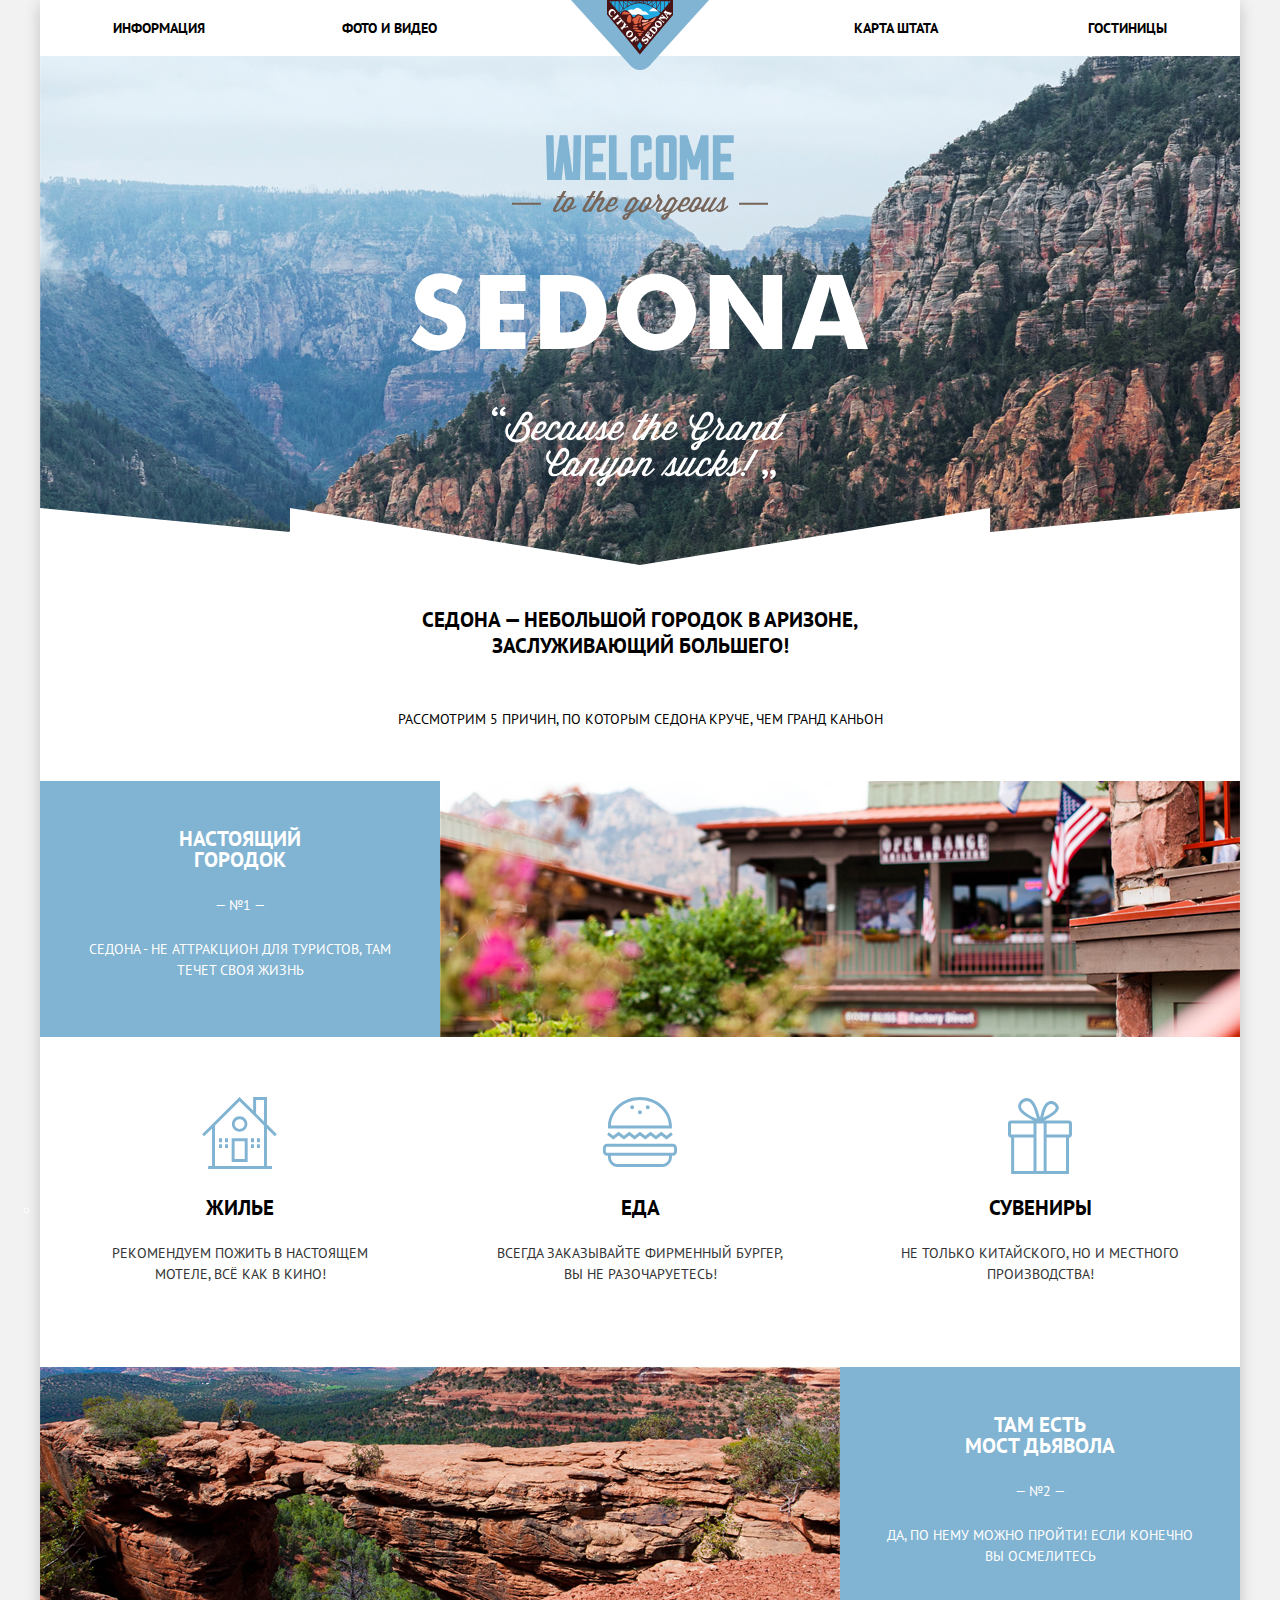
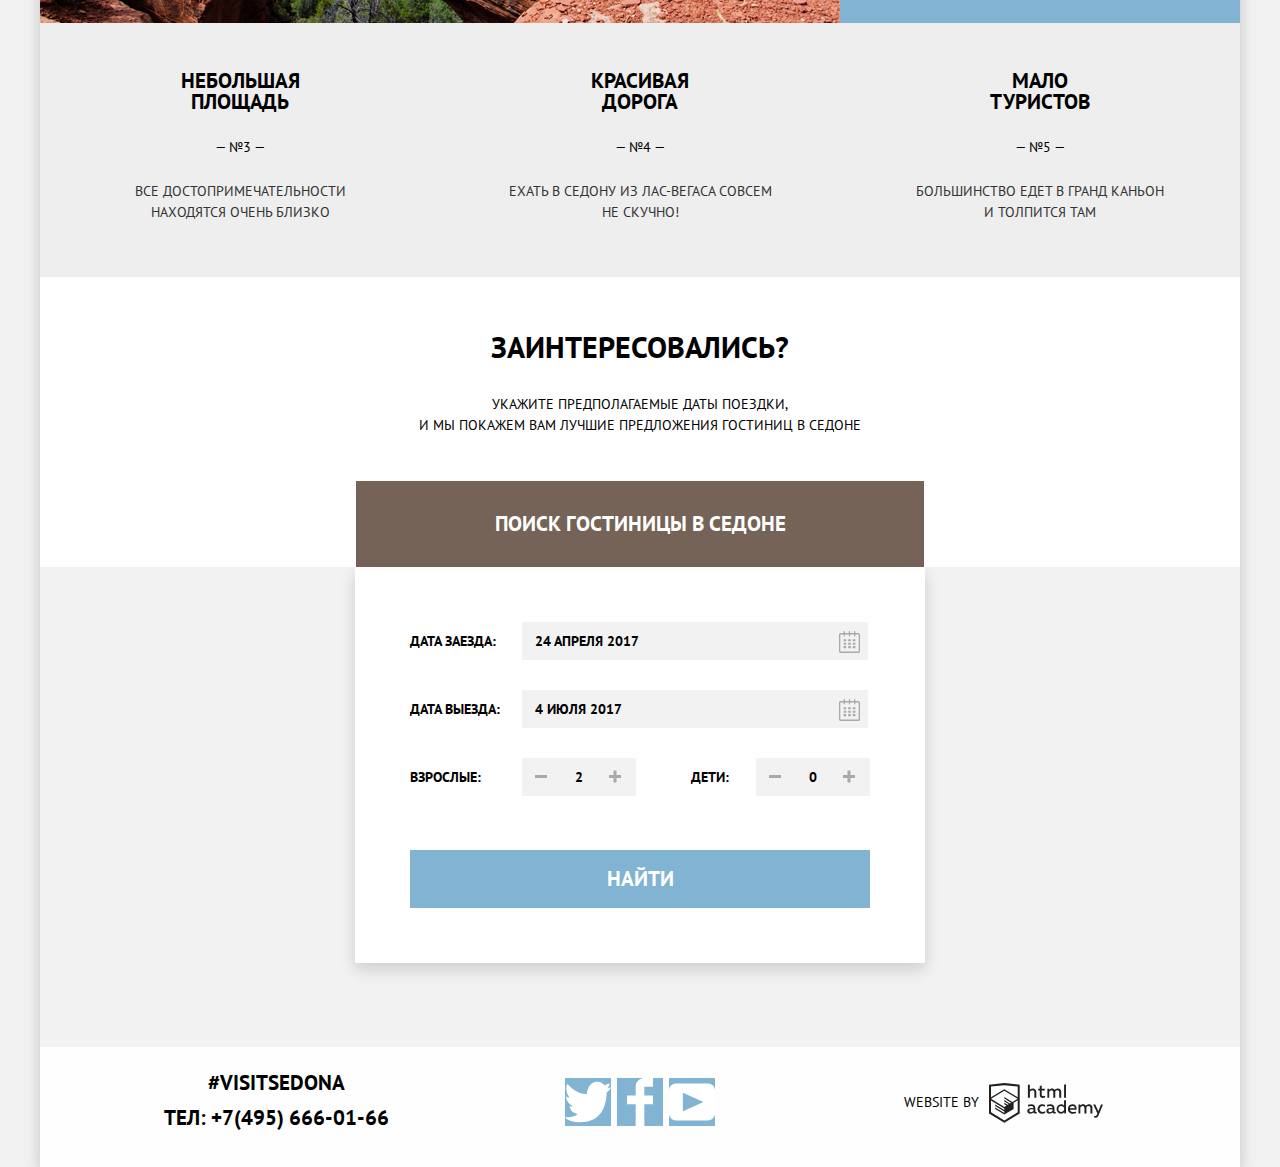
==== commit fa7fa5e1: "Доступная разметка главной страницы" ====
--- a/index.html
+++ b/index.html
@@ -13,7 +13,7 @@
 		<header class="main-header">
   			<nav class="main-nav">
   				<a class="main-header-logo" href="">
-  					<img src="img/logo.svg" width="138" height="70" alt="логотип Седоны">
+  					<img src="img/logo.svg" width="138" height="70" alt="Логотип города Седона">
   				</a>
   				<ul class="site-navigation">
   					<li><a href="blank.html">Информация</a></li>
@@ -106,12 +106,12 @@
 						<p class="form-item input-date">
 							<label for="input-date">Дата заезда:</label>
 							<input id="input-date" type="text" name="date" placeholder="24 апреля 2017">
-							<button class="calendar" type="button" aria-label="Календарь"><svg width="21" height="23" viewBox="0 0 21 23" fill="none" xmlns="http://www.w3.org/2000/svg"><path fill-rule="evenodd" clip-rule="evenodd" d="M16.406 3.02498H19.251C20.217 3.02498 21 3.84698 21 4.86198V21.164C21 22.179 20.217 23 19.251 23H1.75C0.784 23 0 22.179 0 21.164V4.86198C0 3.84698 0.784 3.02498 1.75 3.02498H4.593V1.64798C4.593 1.26698 4.887 0.958984 5.25 0.958984C5.612 0.958984 5.906 1.26698 5.906 1.64798V3.02498H9.844V1.64798C9.844 1.26698 10.138 0.958984 10.501 0.958984C10.862 0.958984 11.156 1.26698 11.156 1.64798V3.02498H15.094V1.64798C15.094 1.26698 15.387 0.958984 15.75 0.958984C16.112 0.958984 16.406 1.26698 16.406 1.64798V3.02498ZM19.5646 21.484C19.6466 21.3979 19.691 21.2828 19.688 21.164H19.689V4.86198C19.689 4.60898 19.493 4.40298 19.252 4.40298H16.407V5.78098C16.407 6.16198 16.113 6.46998 15.751 6.46998C15.388 6.46998 15.095 6.16198 15.095 5.78098V4.40298H11.157V5.78098C11.157 6.16198 10.863 6.46998 10.502 6.46998C10.139 6.46998 9.845 6.16198 9.845 5.78098V4.40298H5.907V5.78098C5.907 6.16198 5.613 6.46998 5.251 6.46998C4.888 6.46998 4.594 6.16198 4.594 5.78098V4.40298H1.75C1.50263 4.40953 1.30696 4.61458 1.312 4.86198V21.164C1.30696 21.4114 1.50263 21.6164 1.75 21.623H19.251C19.3698 21.6201 19.4826 21.5701 19.5646 21.484Z" fill="#A9A9A9"/><path fill-rule="evenodd" clip-rule="evenodd" d="M4.59399 9.2251H7.21899V11.2911H4.59399V9.2251ZM4.59399 12.6681H7.21899V14.7351H4.59399V12.6681ZM7.21899 16.1121H4.59399V18.1781H7.21899V16.1121ZM9.18799 16.1121H11.813V18.1781H9.18799V16.1121ZM11.813 12.6681H9.18799V14.7351H11.813V12.6681ZM9.18799 9.2251H11.813V11.2911H9.18799V9.2251ZM16.406 16.1121H13.781V18.1781H16.406V16.1121ZM13.781 12.6681H16.406V14.7351H13.781V12.6681ZM16.406 9.2251H13.781V11.2911H16.406V9.2251Z" fill="#A9A9A9"/></svg></button>
+							<button class="calendar" type="button" aria-label="Выбрать дату заезда"><svg aria-hidden="true" focusable="false" width="21" height="23" viewBox="0 0 21 23" fill="none" xmlns="http://www.w3.org/2000/svg"><path fill-rule="evenodd" clip-rule="evenodd" d="M16.406 3.02498H19.251C20.217 3.02498 21 3.84698 21 4.86198V21.164C21 22.179 20.217 23 19.251 23H1.75C0.784 23 0 22.179 0 21.164V4.86198C0 3.84698 0.784 3.02498 1.75 3.02498H4.593V1.64798C4.593 1.26698 4.887 0.958984 5.25 0.958984C5.612 0.958984 5.906 1.26698 5.906 1.64798V3.02498H9.844V1.64798C9.844 1.26698 10.138 0.958984 10.501 0.958984C10.862 0.958984 11.156 1.26698 11.156 1.64798V3.02498H15.094V1.64798C15.094 1.26698 15.387 0.958984 15.75 0.958984C16.112 0.958984 16.406 1.26698 16.406 1.64798V3.02498ZM19.5646 21.484C19.6466 21.3979 19.691 21.2828 19.688 21.164H19.689V4.86198C19.689 4.60898 19.493 4.40298 19.252 4.40298H16.407V5.78098C16.407 6.16198 16.113 6.46998 15.751 6.46998C15.388 6.46998 15.095 6.16198 15.095 5.78098V4.40298H11.157V5.78098C11.157 6.16198 10.863 6.46998 10.502 6.46998C10.139 6.46998 9.845 6.16198 9.845 5.78098V4.40298H5.907V5.78098C5.907 6.16198 5.613 6.46998 5.251 6.46998C4.888 6.46998 4.594 6.16198 4.594 5.78098V4.40298H1.75C1.50263 4.40953 1.30696 4.61458 1.312 4.86198V21.164C1.30696 21.4114 1.50263 21.6164 1.75 21.623H19.251C19.3698 21.6201 19.4826 21.5701 19.5646 21.484Z" fill="#A9A9A9"/><path fill-rule="evenodd" clip-rule="evenodd" d="M4.59399 9.2251H7.21899V11.2911H4.59399V9.2251ZM4.59399 12.6681H7.21899V14.7351H4.59399V12.6681ZM7.21899 16.1121H4.59399V18.1781H7.21899V16.1121ZM9.18799 16.1121H11.813V18.1781H9.18799V16.1121ZM11.813 12.6681H9.18799V14.7351H11.813V12.6681ZM9.18799 9.2251H11.813V11.2911H9.18799V9.2251ZM16.406 16.1121H13.781V18.1781H16.406V16.1121ZM13.781 12.6681H16.406V14.7351H13.781V12.6681ZM16.406 9.2251H13.781V11.2911H16.406V9.2251Z" fill="#A9A9A9"/></svg></button>
 						</p>
 						<p class="form-item outcome-date">
 							<label for="outcome-date">Дата выезда:</label>
 							<input id="outcome-date" type="text" name="outcome-date" placeholder="4 июля 2017">
-							<button class="calendar" type="button" aria-label="Календарь"><svg width="21" height="23" viewBox="0 0 21 23" fill="none" xmlns="http://www.w3.org/2000/svg"><path fill-rule="evenodd" clip-rule="evenodd" d="M16.406 3.02498H19.251C20.217 3.02498 21 3.84698 21 4.86198V21.164C21 22.179 20.217 23 19.251 23H1.75C0.784 23 0 22.179 0 21.164V4.86198C0 3.84698 0.784 3.02498 1.75 3.02498H4.593V1.64798C4.593 1.26698 4.887 0.958984 5.25 0.958984C5.612 0.958984 5.906 1.26698 5.906 1.64798V3.02498H9.844V1.64798C9.844 1.26698 10.138 0.958984 10.501 0.958984C10.862 0.958984 11.156 1.26698 11.156 1.64798V3.02498H15.094V1.64798C15.094 1.26698 15.387 0.958984 15.75 0.958984C16.112 0.958984 16.406 1.26698 16.406 1.64798V3.02498ZM19.5646 21.484C19.6466 21.3979 19.691 21.2828 19.688 21.164H19.689V4.86198C19.689 4.60898 19.493 4.40298 19.252 4.40298H16.407V5.78098C16.407 6.16198 16.113 6.46998 15.751 6.46998C15.388 6.46998 15.095 6.16198 15.095 5.78098V4.40298H11.157V5.78098C11.157 6.16198 10.863 6.46998 10.502 6.46998C10.139 6.46998 9.845 6.16198 9.845 5.78098V4.40298H5.907V5.78098C5.907 6.16198 5.613 6.46998 5.251 6.46998C4.888 6.46998 4.594 6.16198 4.594 5.78098V4.40298H1.75C1.50263 4.40953 1.30696 4.61458 1.312 4.86198V21.164C1.30696 21.4114 1.50263 21.6164 1.75 21.623H19.251C19.3698 21.6201 19.4826 21.5701 19.5646 21.484Z" fill="#A9A9A9"/><path fill-rule="evenodd" clip-rule="evenodd" d="M4.59399 9.2251H7.21899V11.2911H4.59399V9.2251ZM4.59399 12.6681H7.21899V14.7351H4.59399V12.6681ZM7.21899 16.1121H4.59399V18.1781H7.21899V16.1121ZM9.18799 16.1121H11.813V18.1781H9.18799V16.1121ZM11.813 12.6681H9.18799V14.7351H11.813V12.6681ZM9.18799 9.2251H11.813V11.2911H9.18799V9.2251ZM16.406 16.1121H13.781V18.1781H16.406V16.1121ZM13.781 12.6681H16.406V14.7351H13.781V12.6681ZM16.406 9.2251H13.781V11.2911H16.406V9.2251Z" fill="#A9A9A9"/></svg></button>
+							<button class="calendar" type="button" aria-label="Выбрать дату выезда"><svg aria-hidden="true" focusable="false" width="21" height="23" viewBox="0 0 21 23" fill="none" xmlns="http://www.w3.org/2000/svg"><path fill-rule="evenodd" clip-rule="evenodd" d="M16.406 3.02498H19.251C20.217 3.02498 21 3.84698 21 4.86198V21.164C21 22.179 20.217 23 19.251 23H1.75C0.784 23 0 22.179 0 21.164V4.86198C0 3.84698 0.784 3.02498 1.75 3.02498H4.593V1.64798C4.593 1.26698 4.887 0.958984 5.25 0.958984C5.612 0.958984 5.906 1.26698 5.906 1.64798V3.02498H9.844V1.64798C9.844 1.26698 10.138 0.958984 10.501 0.958984C10.862 0.958984 11.156 1.26698 11.156 1.64798V3.02498H15.094V1.64798C15.094 1.26698 15.387 0.958984 15.75 0.958984C16.112 0.958984 16.406 1.26698 16.406 1.64798V3.02498ZM19.5646 21.484C19.6466 21.3979 19.691 21.2828 19.688 21.164H19.689V4.86198C19.689 4.60898 19.493 4.40298 19.252 4.40298H16.407V5.78098C16.407 6.16198 16.113 6.46998 15.751 6.46998C15.388 6.46998 15.095 6.16198 15.095 5.78098V4.40298H11.157V5.78098C11.157 6.16198 10.863 6.46998 10.502 6.46998C10.139 6.46998 9.845 6.16198 9.845 5.78098V4.40298H5.907V5.78098C5.907 6.16198 5.613 6.46998 5.251 6.46998C4.888 6.46998 4.594 6.16198 4.594 5.78098V4.40298H1.75C1.50263 4.40953 1.30696 4.61458 1.312 4.86198V21.164C1.30696 21.4114 1.50263 21.6164 1.75 21.623H19.251C19.3698 21.6201 19.4826 21.5701 19.5646 21.484Z" fill="#A9A9A9"/><path fill-rule="evenodd" clip-rule="evenodd" d="M4.59399 9.2251H7.21899V11.2911H4.59399V9.2251ZM4.59399 12.6681H7.21899V14.7351H4.59399V12.6681ZM7.21899 16.1121H4.59399V18.1781H7.21899V16.1121ZM9.18799 16.1121H11.813V18.1781H9.18799V16.1121ZM11.813 12.6681H9.18799V14.7351H11.813V12.6681ZM9.18799 9.2251H11.813V11.2911H9.18799V9.2251ZM16.406 16.1121H13.781V18.1781H16.406V16.1121ZM13.781 12.6681H16.406V14.7351H13.781V12.6681ZM16.406 9.2251H13.781V11.2911H16.406V9.2251Z" fill="#A9A9A9"/></svg></button>
 						</p>
 						<p class="form-item adults">
 							<label for="adults">Взрослые:</label>
@@ -157,7 +157,7 @@
 			</section>
 			<section class="copyright">
 				<p>website by</p>
-				<a class="copyright-button" href="https://htmlacademy.ru/intensive/htmlcss"><svg width="115" height="41" viewBox="0 0 115 41" fill="none" xmlns="http://www.w3.org/2000/svg"><path fill-rule="evenodd" clip-rule="evenodd" d="M15.5197 1.05737H15.3509L0 2.71895V31.4945L15.3509 40.8382L30.7018 31.4945V2.71895L15.5197 1.05737ZM77.0183 2.62185H75.0876V15.7311H77.0183V2.62185ZM40.8619 2.63264V7.76843C41.6131 6.9864 42.6386 6.5436 43.7105 6.53843C44.6823 6.47908 45.6329 6.84495 46.3253 7.54479C47.0177 8.24462 47.3866 9.21244 47.3399 10.2068V15.7634H45.367V10.4658C45.4231 9.94897 45.2754 9.43059 44.9566 9.02553C44.6377 8.62047 44.174 8.36218 43.6683 8.3079H43.3518C42.3456 8.36979 41.4321 8.9295 40.9041 9.80764V15.7634H38.8995V2.63264H40.8619ZM77.0183 31.4837H75.2775V30.0595C74.4828 31.1353 73.23 31.7538 71.9119 31.7211C69.4751 31.5528 67.5825 29.4822 67.5825 26.9845C67.5825 24.4867 69.4751 22.4162 71.9119 22.2479C73.1195 22.2052 74.2818 22.7203 75.0771 23.6505V18.3205H77.0183V31.4837ZM47.0656 30.0595C47.263 30.0515 47.4583 30.0152 47.6459 29.9516V31.3866C47.2482 31.5404 46.826 31.6172 46.4009 31.6132C45.6482 31.6769 44.9394 31.2429 44.639 30.5342C43.7036 31.31 42.5302 31.7227 41.3261 31.6995C39.733 31.6995 38.256 30.804 38.256 28.9482C38.256 26.65 40.3661 25.9379 42.1702 25.9379C42.9402 25.9505 43.707 26.0408 44.4596 26.2076V25.884C44.4596 24.805 43.6578 23.9742 42.1491 23.9742C41.0585 23.9764 39.9804 24.2116 38.9839 24.6647V22.8305C40.0678 22.451 41.204 22.2506 42.3495 22.2371C44.8394 22.2371 46.3693 23.4455 46.3693 26.1753V29.4121C46.3546 29.5668 46.401 29.721 46.4981 29.8406C46.5951 29.9601 46.7349 30.035 46.8862 30.0487H47.0656V30.0595ZM40.2711 28.8403C40.298 29.229 40.4761 29.5905 40.7655 29.844C41.055 30.0974 41.4317 30.2217 41.8115 30.189H41.9275C42.8819 30.1906 43.7973 29.8022 44.4702 29.11V27.5779C43.842 27.4414 43.2026 27.3655 42.5605 27.3513C41.5055 27.3513 40.2817 27.7074 40.2817 28.8403H40.2711ZM56.0229 22.9384C55.1962 22.4632 54.2596 22.2246 53.3115 22.2479H52.9422C51.7332 22.2873 50.5891 22.8166 49.7619 23.7192C48.9347 24.6218 48.4923 25.8236 48.5321 27.06V27.5024C48.6957 30.0004 50.805 31.8921 53.2482 31.7318C54.2519 31.7555 55.2477 31.5452 56.1601 31.1168V29.2718C55.3769 29.7215 54.4945 29.9591 53.5963 29.9624C52.5199 30.0288 51.4963 29.4793 50.9385 28.5356C50.3806 27.5918 50.3806 26.4095 50.9385 25.4658C51.4963 24.522 52.5199 23.9725 53.5963 24.039C54.461 24.0357 55.3066 24.2989 56.0229 24.7942V22.9384ZM66.1514 30.0595C66.3488 30.0515 66.5441 30.0152 66.7317 29.9516V31.3866C66.334 31.5404 65.9118 31.6172 65.4867 31.6132C64.734 31.6769 64.0252 31.2429 63.7248 30.5342C62.7894 31.31 61.616 31.7227 60.4119 31.6995C58.8188 31.6995 57.3417 30.804 57.3417 28.9482C57.3417 26.65 59.4518 25.9379 61.256 25.9379C62.0259 25.9505 62.7928 26.0408 63.5454 26.2076V25.884C63.5454 24.805 62.7436 23.9742 61.2349 23.9742C60.1443 23.9764 59.0662 24.2116 58.0697 24.6647V22.8305C59.1536 22.451 60.2897 22.2506 61.4353 22.2371C63.9252 22.2371 65.455 23.4455 65.455 26.1753V29.4121C65.4404 29.5668 65.4868 29.721 65.5838 29.8406C65.6809 29.9601 65.8207 30.035 65.972 30.0487H66.1514V30.0595ZM59.855 29.8481C59.5632 29.5943 59.3837 29.2311 59.3569 28.8403H59.378C59.378 27.7074 60.5385 27.3513 61.6569 27.3513C62.299 27.3655 62.9383 27.4414 63.5665 27.5779V29.11C62.8937 29.8022 61.9782 30.1906 61.0239 30.189H60.9078C60.5263 30.2247 60.1469 30.1019 59.855 29.8481ZM69.3271 26.9305C69.3271 25.2859 70.6308 23.9526 72.239 23.9526L72.2601 24.0066C73.4742 24.0066 74.5742 24.7382 75.0665 25.8732V28.0311C74.5856 29.1871 73.4673 29.9296 72.239 29.9084C70.6308 29.9084 69.3271 28.5752 69.3271 26.9305ZM83.3486 22.2479C86.8408 22.2479 88.0541 25.1395 87.4844 27.7397H80.922C81.1436 29.3582 82.6839 30.0163 84.2876 30.0163C85.2509 30.0196 86.2027 29.8021 87.0729 29.3797V31.1061C86.0736 31.5421 84.9939 31.7519 83.9078 31.7211C81.2385 31.7211 78.8963 30.189 78.8963 26.9521C78.8362 25.7502 79.2482 24.5736 80.0408 23.6841C80.8334 22.7945 81.9408 22.2658 83.1165 22.2155H83.3486V22.2479ZM80.8693 26.1753C80.9704 24.8237 82.1216 23.8104 83.4436 23.9095H83.4858C84.1064 23.8531 84.7196 24.08 85.1612 24.5295C85.6028 24.979 85.8275 25.6051 85.7752 26.24H80.8693V26.1753ZM89.489 31.4621V22.4961H91.2298V23.575C91.9777 22.7197 93.041 22.2229 94.1628 22.2047C95.2951 22.1328 96.3712 22.7163 96.9482 23.7153C97.7407 22.8335 98.8477 22.3161 100.018 22.2803C100.952 22.2327 101.859 22.6011 102.507 23.2901C103.154 23.9792 103.478 24.9213 103.394 25.8732V31.4837H101.39V25.9271C101.437 25.4734 101.306 25.0191 101.024 24.6647C100.743 24.3104 100.336 24.0852 99.8917 24.039H99.6174C98.7512 24.0941 97.9525 24.536 97.4335 25.2474V31.4837H95.4289V25.9271C95.4728 25.47 95.3357 25.0139 95.0481 24.6611C94.7606 24.3082 94.3467 24.088 93.8991 24.0497H93.6881C92.7466 24.1344 91.8915 24.6449 91.3564 25.4416V31.5161H89.5312L89.489 31.4621ZM113.977 22.4745H111.972L109.324 29.2718L106.306 22.4853H104.196L108.417 31.5484L108.237 32.0016C107.72 33.3611 107.003 34.0516 106.053 34.0516C105.75 34.0548 105.447 34.0112 105.156 33.9221V35.6161C105.536 35.7125 105.926 35.7632 106.317 35.7671C107.646 35.7671 108.902 35.0226 109.851 32.6813L113.977 22.4745ZM52.689 6.78658V3.54974L50.7266 4.01369V6.73264H49.144V8.49132H50.7899V12.9905C50.7231 13.817 51.0244 14.6301 51.61 15.2038C52.1955 15.7775 53.0028 16.0505 53.8073 15.9468C54.5996 15.9535 55.3875 15.8259 56.139 15.5692V13.8429C55.5727 14.0781 54.9672 14.199 54.356 14.199C53.2165 14.199 52.689 13.8105 52.689 12.6237V8.5129H55.8541V6.78658H52.689ZM58.3862 15.7526V6.75421H60.1376V7.83316C60.8811 6.97655 61.9403 6.476 63.0601 6.45211C64.1624 6.38099 65.2146 6.93142 65.8032 7.88711C66.5958 7.00534 67.7028 6.48794 68.8734 6.45211C69.8138 6.41462 70.7233 6.79859 71.364 7.50353C72.0046 8.20846 72.3126 9.16418 72.2073 10.1205V15.7418H70.2028V10.1853C70.2499 9.73151 70.1184 9.27721 69.8373 8.92287C69.5561 8.56853 69.1485 8.34334 68.7046 8.29711H68.4619C67.5957 8.35228 66.797 8.7942 66.278 9.50553V15.7418H64.2734V10.1853C64.3206 9.73151 64.1891 9.27721 63.9079 8.92287C63.6268 8.56853 63.2191 8.34334 62.7752 8.29711H62.5326C61.5911 8.38181 60.736 8.89229 60.2009 9.68895V15.7634H58.3862V15.7526ZM28.6972 30.3033L28.7078 30.2968L28.6972 30.3184V30.3033ZM28.6972 18.3205V30.3033L15.3509 38.4321L2.00459 30.3184V18.5147L15.2876 26.6068V28.0311L6.18257 22.5284V23.9418L15.3404 29.5632V31.0629L6.19312 25.4955V26.9521L15.3509 32.5734L24.5826 26.9197V20.8129L28.6972 18.3205ZM28.7078 16.7776L25.0362 18.9355L23.3482 20.0145L15.3087 15.0837V16.4971L22.156 20.7266L22.0083 20.8237L20.9532 21.4063L15.2876 17.9537V19.3995L19.761 22.1184L18.706 22.8413L15.3298 20.7913V22.2047L17.5454 23.5426L15.2982 24.9021L2.11009 16.864L15.3087 8.72869L28.7078 16.7776ZM15.2876 7.27211L28.7078 15.3534V4.56395L15.3615 3.12895L2.01514 4.56395V15.3534L15.2876 7.27211Z" fill="#231F20"/></svg></a>
+				<a class="copyright-button" href="https://htmlacademy.ru/intensive/htmlcss"><svg role="img" aria-label="Логотип HTML Academy" width="115" height="41" viewBox="0 0 115 41" fill="none" xmlns="http://www.w3.org/2000/svg"><path fill-rule="evenodd" clip-rule="evenodd" d="M15.5197 1.05737H15.3509L0 2.71895V31.4945L15.3509 40.8382L30.7018 31.4945V2.71895L15.5197 1.05737ZM77.0183 2.62185H75.0876V15.7311H77.0183V2.62185ZM40.8619 2.63264V7.76843C41.6131 6.9864 42.6386 6.5436 43.7105 6.53843C44.6823 6.47908 45.6329 6.84495 46.3253 7.54479C47.0177 8.24462 47.3866 9.21244 47.3399 10.2068V15.7634H45.367V10.4658C45.4231 9.94897 45.2754 9.43059 44.9566 9.02553C44.6377 8.62047 44.174 8.36218 43.6683 8.3079H43.3518C42.3456 8.36979 41.4321 8.9295 40.9041 9.80764V15.7634H38.8995V2.63264H40.8619ZM77.0183 31.4837H75.2775V30.0595C74.4828 31.1353 73.23 31.7538 71.9119 31.7211C69.4751 31.5528 67.5825 29.4822 67.5825 26.9845C67.5825 24.4867 69.4751 22.4162 71.9119 22.2479C73.1195 22.2052 74.2818 22.7203 75.0771 23.6505V18.3205H77.0183V31.4837ZM47.0656 30.0595C47.263 30.0515 47.4583 30.0152 47.6459 29.9516V31.3866C47.2482 31.5404 46.826 31.6172 46.4009 31.6132C45.6482 31.6769 44.9394 31.2429 44.639 30.5342C43.7036 31.31 42.5302 31.7227 41.3261 31.6995C39.733 31.6995 38.256 30.804 38.256 28.9482C38.256 26.65 40.3661 25.9379 42.1702 25.9379C42.9402 25.9505 43.707 26.0408 44.4596 26.2076V25.884C44.4596 24.805 43.6578 23.9742 42.1491 23.9742C41.0585 23.9764 39.9804 24.2116 38.9839 24.6647V22.8305C40.0678 22.451 41.204 22.2506 42.3495 22.2371C44.8394 22.2371 46.3693 23.4455 46.3693 26.1753V29.4121C46.3546 29.5668 46.401 29.721 46.4981 29.8406C46.5951 29.9601 46.7349 30.035 46.8862 30.0487H47.0656V30.0595ZM40.2711 28.8403C40.298 29.229 40.4761 29.5905 40.7655 29.844C41.055 30.0974 41.4317 30.2217 41.8115 30.189H41.9275C42.8819 30.1906 43.7973 29.8022 44.4702 29.11V27.5779C43.842 27.4414 43.2026 27.3655 42.5605 27.3513C41.5055 27.3513 40.2817 27.7074 40.2817 28.8403H40.2711ZM56.0229 22.9384C55.1962 22.4632 54.2596 22.2246 53.3115 22.2479H52.9422C51.7332 22.2873 50.5891 22.8166 49.7619 23.7192C48.9347 24.6218 48.4923 25.8236 48.5321 27.06V27.5024C48.6957 30.0004 50.805 31.8921 53.2482 31.7318C54.2519 31.7555 55.2477 31.5452 56.1601 31.1168V29.2718C55.3769 29.7215 54.4945 29.9591 53.5963 29.9624C52.5199 30.0288 51.4963 29.4793 50.9385 28.5356C50.3806 27.5918 50.3806 26.4095 50.9385 25.4658C51.4963 24.522 52.5199 23.9725 53.5963 24.039C54.461 24.0357 55.3066 24.2989 56.0229 24.7942V22.9384ZM66.1514 30.0595C66.3488 30.0515 66.5441 30.0152 66.7317 29.9516V31.3866C66.334 31.5404 65.9118 31.6172 65.4867 31.6132C64.734 31.6769 64.0252 31.2429 63.7248 30.5342C62.7894 31.31 61.616 31.7227 60.4119 31.6995C58.8188 31.6995 57.3417 30.804 57.3417 28.9482C57.3417 26.65 59.4518 25.9379 61.256 25.9379C62.0259 25.9505 62.7928 26.0408 63.5454 26.2076V25.884C63.5454 24.805 62.7436 23.9742 61.2349 23.9742C60.1443 23.9764 59.0662 24.2116 58.0697 24.6647V22.8305C59.1536 22.451 60.2897 22.2506 61.4353 22.2371C63.9252 22.2371 65.455 23.4455 65.455 26.1753V29.4121C65.4404 29.5668 65.4868 29.721 65.5838 29.8406C65.6809 29.9601 65.8207 30.035 65.972 30.0487H66.1514V30.0595ZM59.855 29.8481C59.5632 29.5943 59.3837 29.2311 59.3569 28.8403H59.378C59.378 27.7074 60.5385 27.3513 61.6569 27.3513C62.299 27.3655 62.9383 27.4414 63.5665 27.5779V29.11C62.8937 29.8022 61.9782 30.1906 61.0239 30.189H60.9078C60.5263 30.2247 60.1469 30.1019 59.855 29.8481ZM69.3271 26.9305C69.3271 25.2859 70.6308 23.9526 72.239 23.9526L72.2601 24.0066C73.4742 24.0066 74.5742 24.7382 75.0665 25.8732V28.0311C74.5856 29.1871 73.4673 29.9296 72.239 29.9084C70.6308 29.9084 69.3271 28.5752 69.3271 26.9305ZM83.3486 22.2479C86.8408 22.2479 88.0541 25.1395 87.4844 27.7397H80.922C81.1436 29.3582 82.6839 30.0163 84.2876 30.0163C85.2509 30.0196 86.2027 29.8021 87.0729 29.3797V31.1061C86.0736 31.5421 84.9939 31.7519 83.9078 31.7211C81.2385 31.7211 78.8963 30.189 78.8963 26.9521C78.8362 25.7502 79.2482 24.5736 80.0408 23.6841C80.8334 22.7945 81.9408 22.2658 83.1165 22.2155H83.3486V22.2479ZM80.8693 26.1753C80.9704 24.8237 82.1216 23.8104 83.4436 23.9095H83.4858C84.1064 23.8531 84.7196 24.08 85.1612 24.5295C85.6028 24.979 85.8275 25.6051 85.7752 26.24H80.8693V26.1753ZM89.489 31.4621V22.4961H91.2298V23.575C91.9777 22.7197 93.041 22.2229 94.1628 22.2047C95.2951 22.1328 96.3712 22.7163 96.9482 23.7153C97.7407 22.8335 98.8477 22.3161 100.018 22.2803C100.952 22.2327 101.859 22.6011 102.507 23.2901C103.154 23.9792 103.478 24.9213 103.394 25.8732V31.4837H101.39V25.9271C101.437 25.4734 101.306 25.0191 101.024 24.6647C100.743 24.3104 100.336 24.0852 99.8917 24.039H99.6174C98.7512 24.0941 97.9525 24.536 97.4335 25.2474V31.4837H95.4289V25.9271C95.4728 25.47 95.3357 25.0139 95.0481 24.6611C94.7606 24.3082 94.3467 24.088 93.8991 24.0497H93.6881C92.7466 24.1344 91.8915 24.6449 91.3564 25.4416V31.5161H89.5312L89.489 31.4621ZM113.977 22.4745H111.972L109.324 29.2718L106.306 22.4853H104.196L108.417 31.5484L108.237 32.0016C107.72 33.3611 107.003 34.0516 106.053 34.0516C105.75 34.0548 105.447 34.0112 105.156 33.9221V35.6161C105.536 35.7125 105.926 35.7632 106.317 35.7671C107.646 35.7671 108.902 35.0226 109.851 32.6813L113.977 22.4745ZM52.689 6.78658V3.54974L50.7266 4.01369V6.73264H49.144V8.49132H50.7899V12.9905C50.7231 13.817 51.0244 14.6301 51.61 15.2038C52.1955 15.7775 53.0028 16.0505 53.8073 15.9468C54.5996 15.9535 55.3875 15.8259 56.139 15.5692V13.8429C55.5727 14.0781 54.9672 14.199 54.356 14.199C53.2165 14.199 52.689 13.8105 52.689 12.6237V8.5129H55.8541V6.78658H52.689ZM58.3862 15.7526V6.75421H60.1376V7.83316C60.8811 6.97655 61.9403 6.476 63.0601 6.45211C64.1624 6.38099 65.2146 6.93142 65.8032 7.88711C66.5958 7.00534 67.7028 6.48794 68.8734 6.45211C69.8138 6.41462 70.7233 6.79859 71.364 7.50353C72.0046 8.20846 72.3126 9.16418 72.2073 10.1205V15.7418H70.2028V10.1853C70.2499 9.73151 70.1184 9.27721 69.8373 8.92287C69.5561 8.56853 69.1485 8.34334 68.7046 8.29711H68.4619C67.5957 8.35228 66.797 8.7942 66.278 9.50553V15.7418H64.2734V10.1853C64.3206 9.73151 64.1891 9.27721 63.9079 8.92287C63.6268 8.56853 63.2191 8.34334 62.7752 8.29711H62.5326C61.5911 8.38181 60.736 8.89229 60.2009 9.68895V15.7634H58.3862V15.7526ZM28.6972 30.3033L28.7078 30.2968L28.6972 30.3184V30.3033ZM28.6972 18.3205V30.3033L15.3509 38.4321L2.00459 30.3184V18.5147L15.2876 26.6068V28.0311L6.18257 22.5284V23.9418L15.3404 29.5632V31.0629L6.19312 25.4955V26.9521L15.3509 32.5734L24.5826 26.9197V20.8129L28.6972 18.3205ZM28.7078 16.7776L25.0362 18.9355L23.3482 20.0145L15.3087 15.0837V16.4971L22.156 20.7266L22.0083 20.8237L20.9532 21.4063L15.2876 17.9537V19.3995L19.761 22.1184L18.706 22.8413L15.3298 20.7913V22.2047L17.5454 23.5426L15.2982 24.9021L2.11009 16.864L15.3087 8.72869L28.7078 16.7776ZM15.2876 7.27211L28.7078 15.3534V4.56395L15.3615 3.12895L2.01514 4.56395V15.3534L15.2876 7.27211Z" fill="#231F20"/></svg></a>
 			</section>	
 		</footer>
 	</div>
--- a/css/style.css
+++ b/css/style.css
@@ -19,11 +19,13 @@
 	--dark: #666666;
 	--border: #E5E5E5;
 	--special: #BDBBBC;
+	--tooggle: #ABABAB;
 	--basic-opacity: rgba(0,0,0,0.3);
-	--footer-back: rgba(255, 255, 255, 0.9);
+	--footer-back: rgba(255,255,255,0.9);
 	--opacity-white: rgba(255,255,255,0.3);
-	--shadow: rgba(0, 1, 1, 0.2);
-	--shadow-form: rgba(0, 1, 1, 0.15);
+	--shadow: rgba(0,1,1,0.2);
+	--shadow-form: rgba(0,1,1,0.15);
+	--shadow-toggle: rgba(171,171,171,0.3);
 }
 
 
@@ -85,10 +87,10 @@
 }
 
 .main-header-logo {
+	position: absolute;
+	align-self: center;
 	width: 138px;
 	height: 70px;
-	position: absolute;
-	align-self: center;
 }
 
 .site-navigation {
@@ -138,14 +140,14 @@
 
 
 .intro {
+	display:flex;
+	align-items: center;
+	justify-content: center;
 	background-image: url("../img/shape.png"), url("../img/background_photo.jpg");
 	background-repeat: no-repeat;
 	background-position: bottom, 0 0;
 	width: 1200px;
 	height: 509px;
-	display:flex;
-  	align-items: center;
-  	justify-content: center;
 }
 
 
@@ -403,6 +405,9 @@
 	padding: 4px 11px 4px 11px;
 }	
 
+.form-item input::placeholder { 
+	color: var(--basic-black);
+}
 
 .modal-form .adults,
 .modal-form .child {
@@ -455,15 +460,11 @@
 	cursor: pointer;
 }
 
-.form-item .minus,{
-	left: 125px;
-}
-
 .form-item .plus {
 	right: 0px;
 }
 
-.minus::before{
+.minus::before {
 	content: "";
 	position: absolute;
 	top: 17px;
@@ -564,28 +565,30 @@
   	padding-bottom: 31px;
 }
 
-.sorting-block span {
+.sorting-results {
 	font-size: 21px;
 	line-height: 26px;
 	font-weight: bold;
 	margin-right: 46px;
 }
 
+.sorting-title {
+	font-size: 12px;
+	line-height: 18px;
+	margin-right: 40px;
+}
+
 .sorting-range {
+	display: flex;
+	flex-wrap: wrap;
+	justify-content: space-between;
+	align-items: flex-start;
 	font-size: 12px;
 	line-height: 18px;
 	list-style: none;
-	display: flex;
-	flex-wrap: wrap;
-	align-items: center;
-	margin: 0;
-	padding: 0;
-	justify-content: flex-start;
-	min-width: 370px;
-}
-
-.sorting-range li {
-	margin-right: 30px;
+	min-width: 239px;
+	margin: 0;
+	padding: 0; 
 }
 
 .sort-type a {
@@ -610,14 +613,14 @@
 
 
 .sorting-list {
+	display: flex;
+	justify-content: space-between;
+	align-self: center;
 	list-style: none;
-	display: flex;
+	width: 34px;
 	margin: 0;
 	padding: 0;
 	margin-left: auto;
-	width: 34px;
-	justify-content: space-between;
-	align-self: center;
 }
 
 .sorting-item:hover path,
@@ -718,7 +721,6 @@
 	padding: 3px 17px 3px 16px;
 }
 
-
 .detail-button {
 	background-color: var(--basic-blue);
 	margin-right: 3px;
@@ -747,8 +749,6 @@
 	color: var(--opacity-white);
 	background-color: var(--basic-darkbrown);
 } 
-
-
 
 .rating-number {
 	position: relative;
@@ -843,9 +843,9 @@
 }
 
 .social-button {
+	display: flex;
+	justify-content: center;
 	color: inherit;
-	display: flex;
-	justify-content: center;
 	width: 46px;
 	height: 48px;
 	background-color: var(--basic-blue);
@@ -893,12 +893,221 @@
 
 /*Filter hotels*/
 
-.filter-hotels{
+.filter-hotels {
 	width: 1200px;
 	min-height: 217px;
 	background-image: url("../img/background.jpg");
 	background-repeat: no-repeat;
 	background-size: cover;
-	padding: 26px 73px 31px;
-}
-
+}
+
+.filter {
+	display: flex;
+	flex-wrap: wrap;
+	font-size: 14px;
+	line-height: 21px;
+	text-transform: uppercase;
+	color: var(--basic-white);
+	padding: 26px 73px 9px;
+}
+
+.filter fieldset {
+	text-align: left;
+	margin: 0;
+	margin-right: 118px;
+	padding: 0;
+	border: none;
+}
+
+.filter legend {
+	font-size: 16px;
+	line-height: 21px;
+	font-weight: 700;
+	margin-bottom: 24px;
+}
+
+.filter ul {
+	padding: 0;
+	margin: 0;
+	list-style: none;
+}
+
+.filter-option {
+	margin-bottom: 25px;
+	padding-left: 40px;
+}
+
+.filter-option label {
+	position: relative;
+	display: block;
+	cursor: pointer;
+	user-select: none;
+}
+
+.filter-checkbox + label::before {
+	content: "";
+	position: absolute;
+	left: -40px;
+	top: 0;
+	width: 24px;
+	height: 24px;
+	background-image: url("../img/checkbox-off.svg");
+	background-repeat: no-repeat;
+	background-position: 0 0;
+}
+
+.filter-checkbox:checked + label::before {
+	content: "";
+	position: absolute;
+	top: 0;
+	left: -40px;
+	width: 27px;
+	height: 24px;
+	background-image: url("../img/checkbox-on.svg");
+	background-repeat: no-repeat;
+	background-position: 0 0;
+}
+
+.filter-checkbox:disabled + label::before {
+	content: "";
+	position: absolute;
+	left: -40px;
+	top: 0;
+	width: 24px;
+	height: 24px;
+	background-image: url("../img/checkbox-off-dis.svg");
+	background-repeat: no-repeat;
+	background-position: 0 0;
+} 
+
+.filter-checkbox:checked:disabled + label::before {
+	content: "";
+	position: absolute;
+	left: -40px;
+	top: 0;
+	width: 27px;
+	height: 24px;
+	background-image: url("../img/checkbox-on-dis.svg");
+	background-repeat: no-repeat;
+	background-position: 0 0;
+} 
+
+.filter-checkbox:focus + label::before {
+	border: 2px solid var(--basic-black);
+	border-radius: 4px;
+}	
+
+
+.filter .filter-price {
+	margin: 0;
+	padding: 0; 
+	margin-left: auto;
+}
+
+.filter-price legend {
+	margin-bottom: 10px;
+}
+
+.range-filter {
+	width: 317px;
+}
+
+.price-controls {
+	position: relative;
+	display: flex;
+	justify-content: space-around;
+	width: 301px;
+	border: 2px solid var(--basic-white);
+	border-radius: 2px;
+	margin-bottom: 20px;
+	padding: 6px;
+}
+
+.min-price,
+.max-price {
+	margin-left: 60px;
+}
+
+.price-controls input {
+	width: 60px;
+	color: var(--basic-white);
+	background-color: transparent;
+	padding: 0;
+	border: none;
+	outline: none;
+}
+
+.max-price::before {
+	content:"";
+	position: absolute;
+	top: 6px;
+	right: 153px;
+	width: 2px;
+	height: 22px;
+	background-color: var(--basic-white);
+}
+
+.range-controls {
+	position: relative;
+	margin-bottom: 33px;
+}
+
+.range-controls .scale {
+	height: 2px;
+	background-color: var(--opacity-white);
+}
+
+.range-controls .bar {
+	width: 253px;
+	height: 2px;
+	background-color: var(--basic-white);
+}
+
+.range-controls .toggle {
+	position: absolute;
+	top: -9px;
+	left: 3;
+	width: 4px;
+	height: 4px;
+	border: 8px solid var(--basic-white);
+	background-color: var(--tooggle);
+	box-shadow: 0 2px 1px 0 var(--shadow-toggle);
+	border-radius: 50%;
+	cursor: pointer;
+}
+
+.range-controls .toggle-max {
+	left: 253px;
+}
+
+.range-controls .toggle:hover,
+.range-controls .toggle:focus,
+.range-controls .toggle:active {
+	transform: scale(1.2);
+	outline: none;
+}
+
+
+.filter-button {
+	width: 137px;
+	font-size: 14px;
+	line-height: 21px;
+	text-transform: uppercase;
+	color: var(--basic-white);
+	border: 2px solid var(--basic-white);
+	background-color: transparent;
+	margin-left: 90px;
+	margin-right: 95px;
+	padding: 7px 35px;
+}
+
+.filter-button:hover,
+.filter-button:focus,
+.filter-button:active {
+	color: var(--basic-black);
+	background-color: var(--basic-white);
+	outline: none;
+}
+
+
+
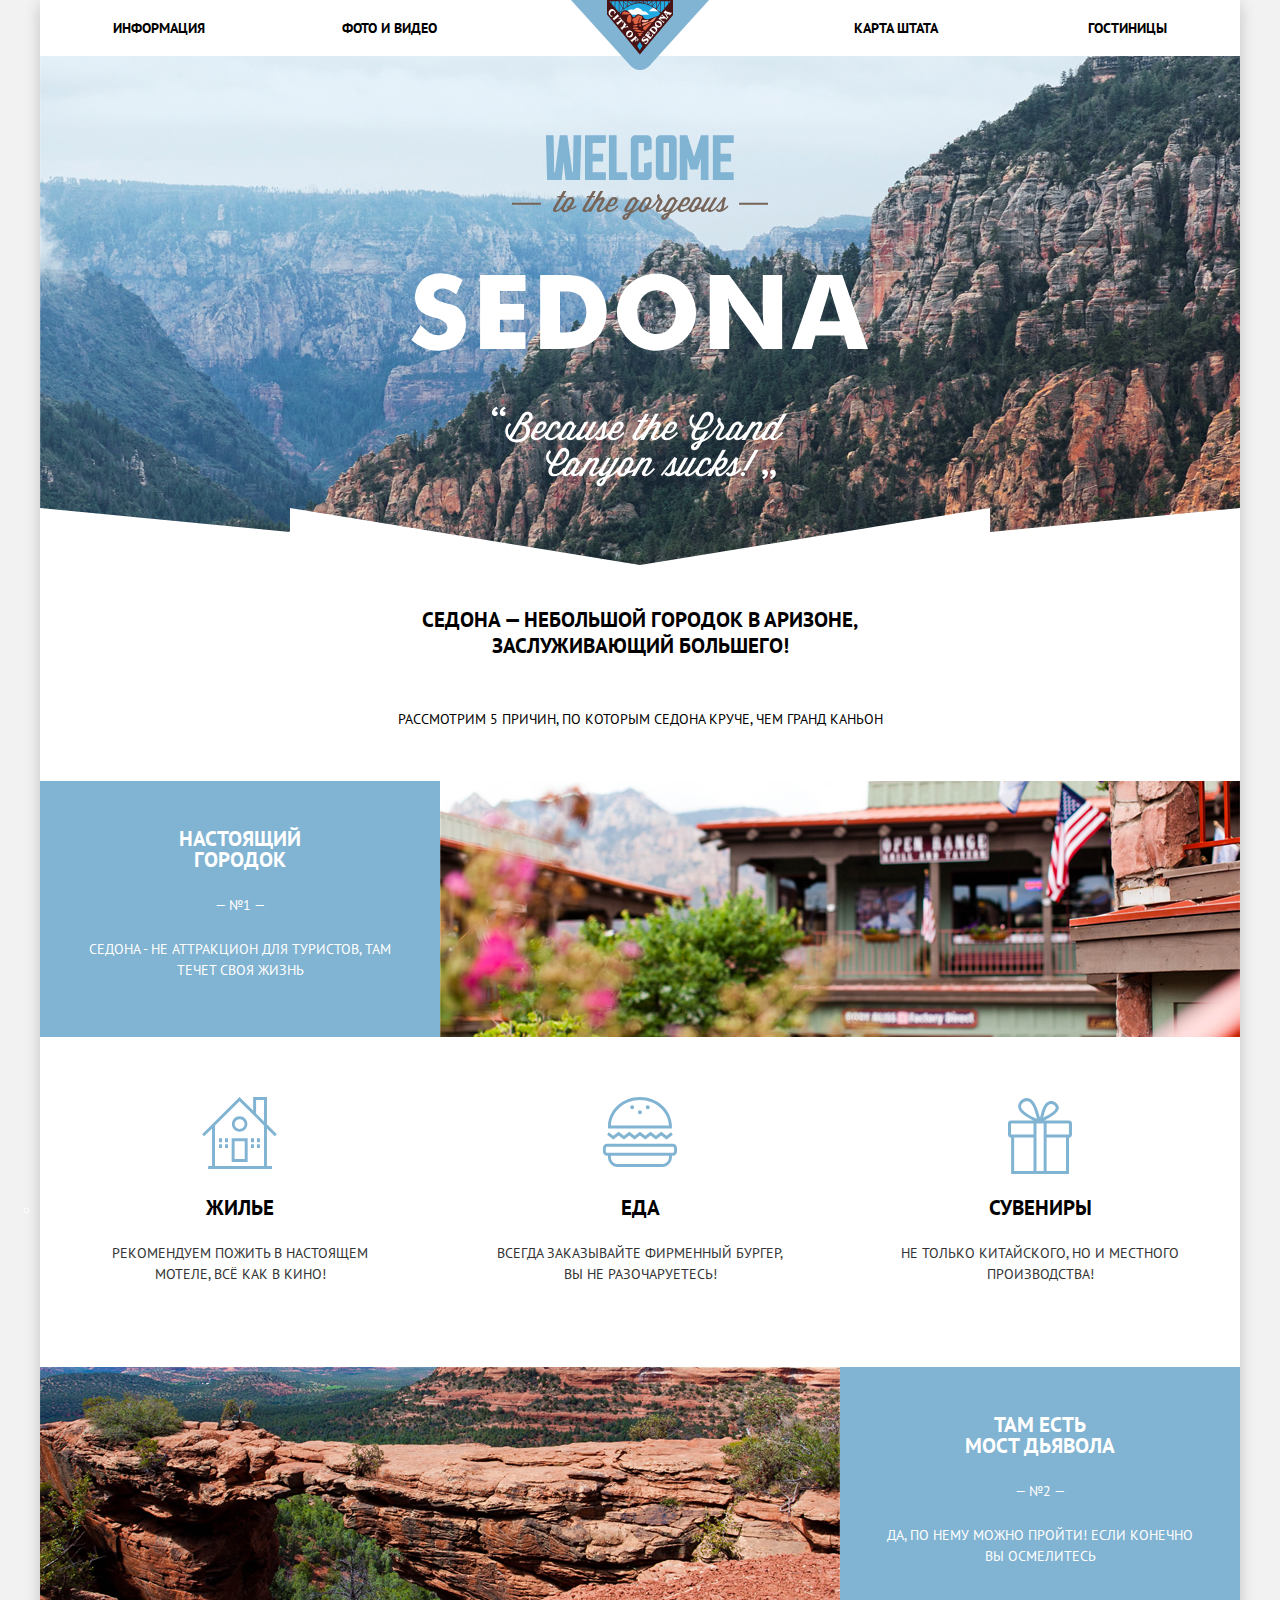
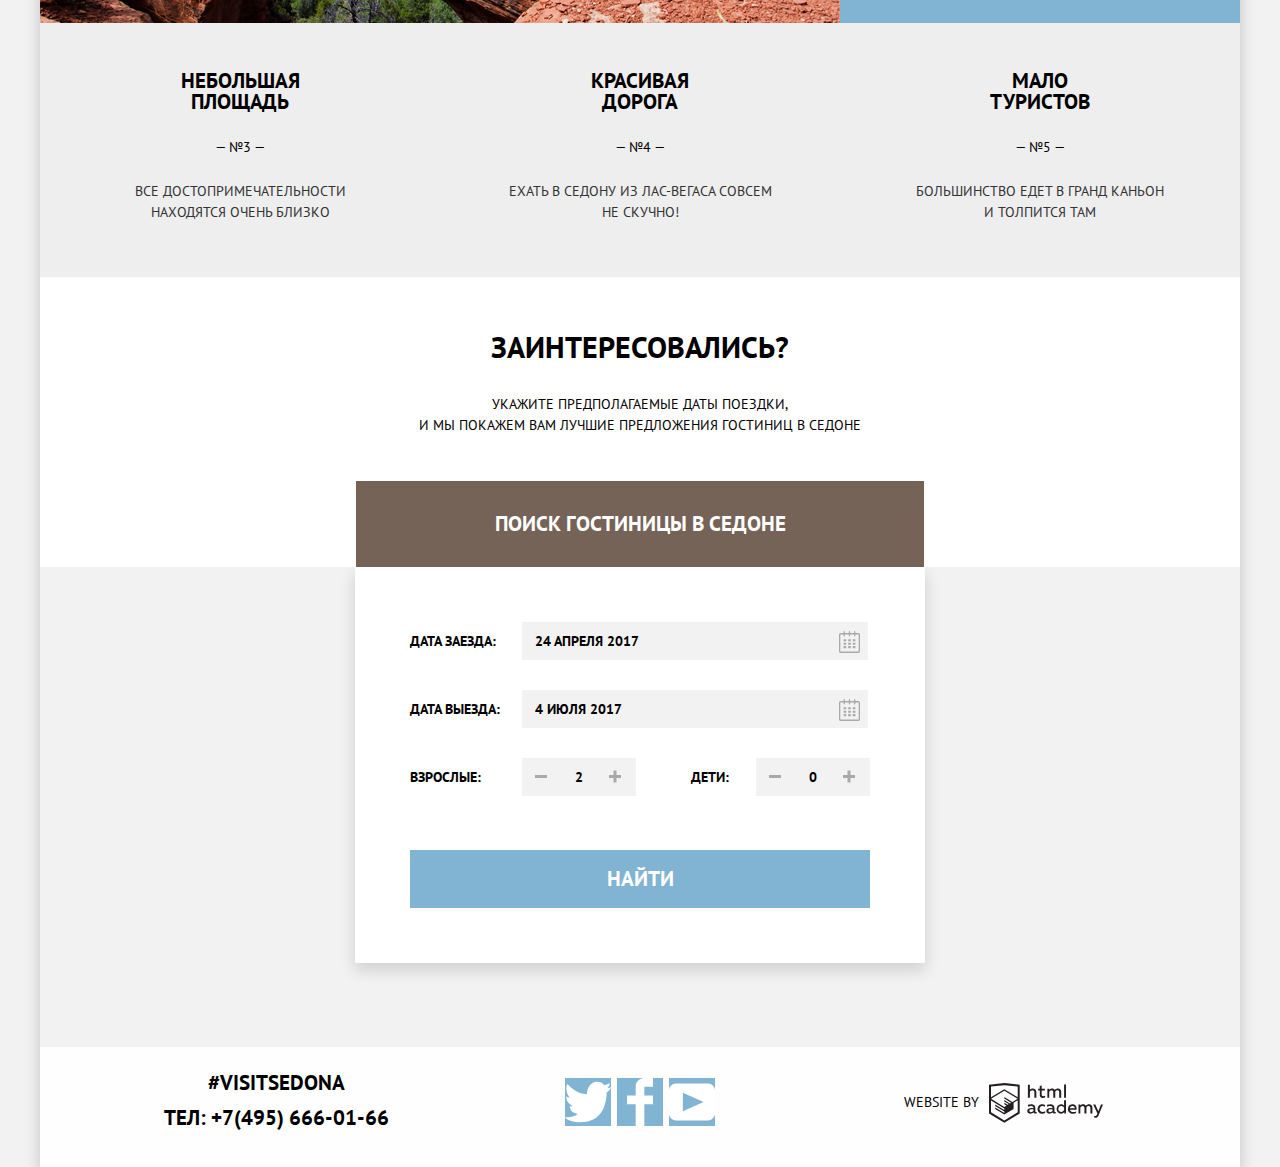
==== commit 02c9592a: "Оживление интерактивных элементов" ====
--- a/index.html
+++ b/index.html
@@ -161,5 +161,6 @@
 			</section>	
 		</footer>
 	</div>
+	<script src="js/form-search.js"></script>	
 </body>
 </html>
--- a/css/style.css
+++ b/css/style.css
@@ -174,6 +174,8 @@
 
 
 .features-main {
+	position: relative;
+	z-index: 1;
 	list-style: none;  
 	margin: 0;
  	padding: 0;
@@ -307,6 +309,8 @@
 /* Hotel search */
 
 .hotel-search {
+	position: relative;
+	z-index: 1;
 	background-color: var(--basic-white);
 }
 
@@ -366,11 +370,13 @@
 
 .form-search {
 	position: absolute;
+	z-index: 0;
 	top: 0px;
     left: 315px;
     width: 570px;
     background-color: var(--basic-white);
     box-shadow: 0 7px 15px 0 var(--shadow-form);
+    animation: bounce 0.9s;
 }
 
 .modal-form {
@@ -380,6 +386,15 @@
 	font-weight: 700;
 	margin: 55px;
 	padding: 0;
+}
+
+
+.modal-form-close {
+	display: none;
+}
+
+.modal-error {
+	animation: shake 0.6s;
 }
 
 .modal-form .form-item {
@@ -1109,5 +1124,37 @@
 	outline: none;
 }
 
-
-
+/* Animations */
+
+
+@keyframes bounce {
+	0% {
+		transform: translateY(-400px);
+	}
+
+	100% {
+		transform: translateY(0);
+	}
+}
+
+	@keyframes shake {
+	0%,
+	100% {
+		transform: translateX(0);
+	}
+
+	10%,
+	30%,
+	50%,
+	70%,
+	90% {
+		transform: translateX(-10px);
+	}
+
+	20%,
+	40%,
+	60%,
+	80% {
+		transform: translateX(10px);
+	}
+}
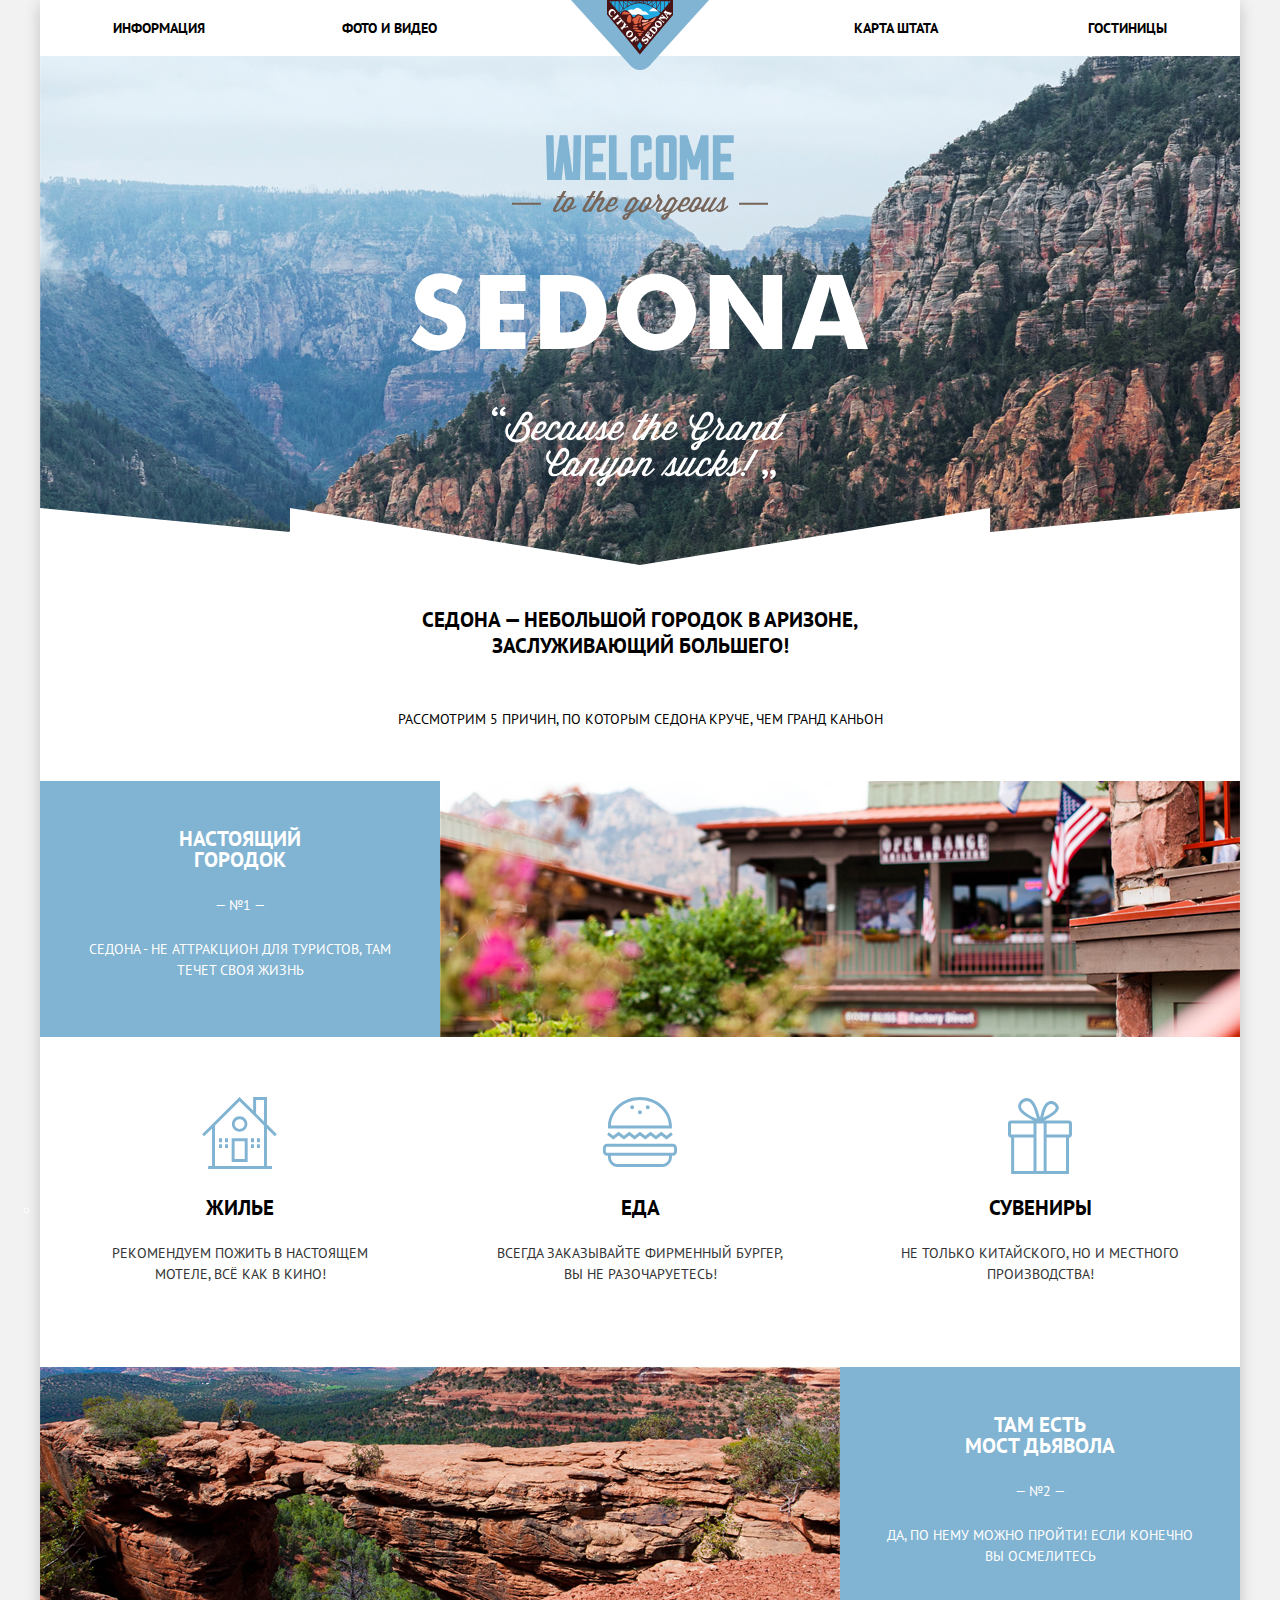
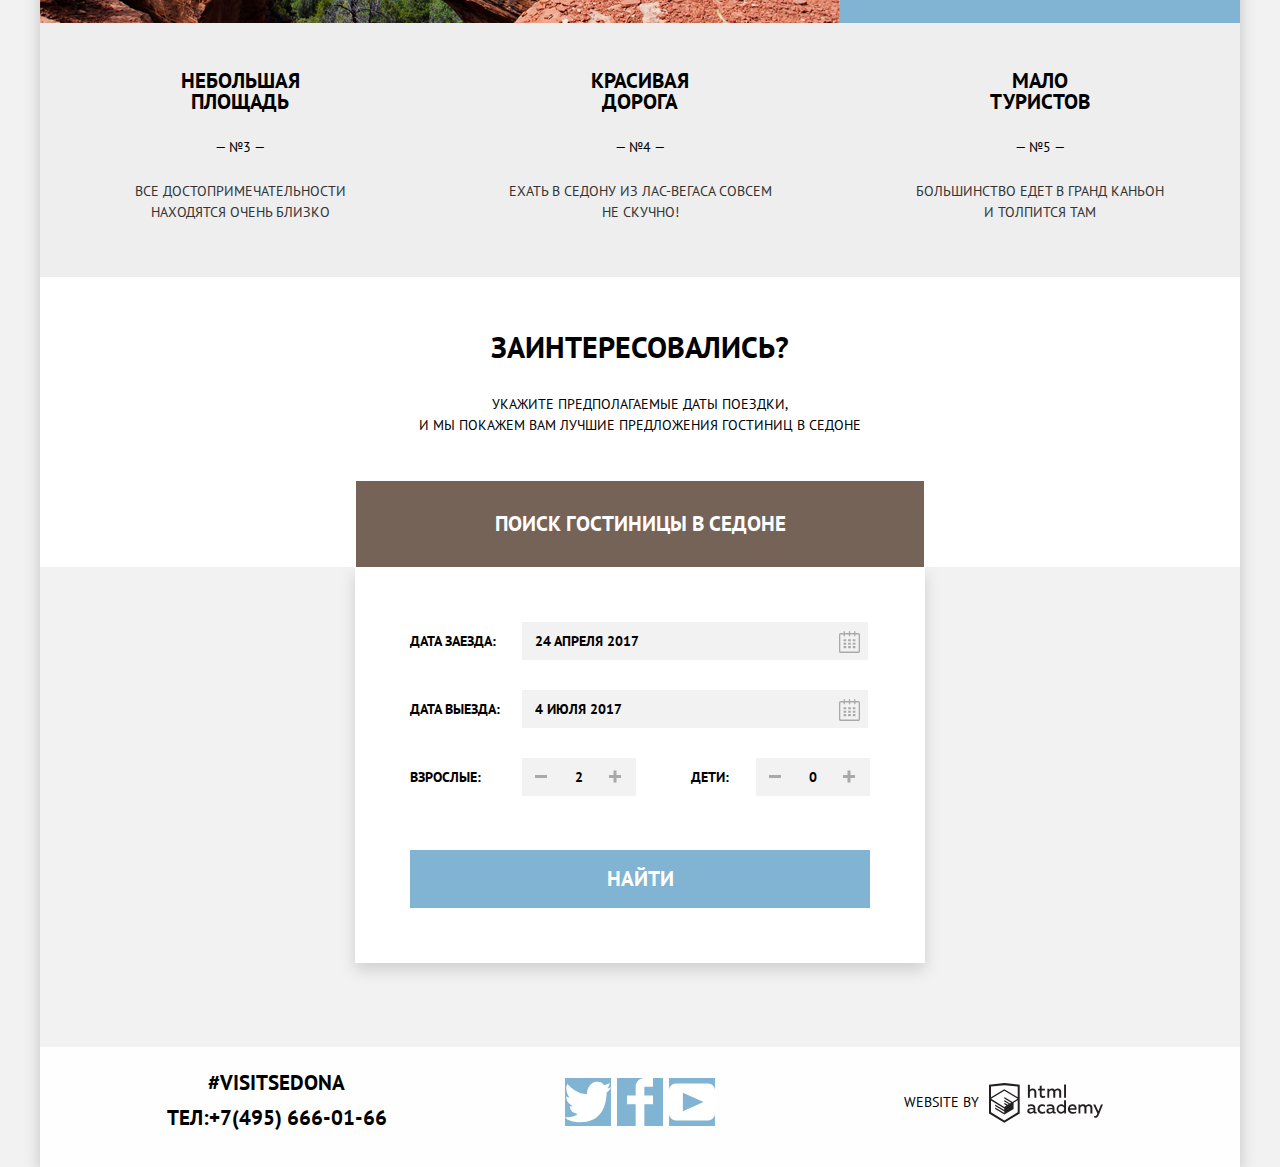
==== commit 47d1c364: "Отформатировала код" ====
--- a/index.html
+++ b/index.html
@@ -11,31 +11,29 @@
 <body class="page-body">
 	<div class="main-block">
 		<header class="main-header">
-  			<nav class="main-nav">
-  				<a class="main-header-logo" href="">
-  					<img src="img/logo.svg" width="138" height="70" alt="Логотип города Седона">
-  				</a>
-  				<ul class="site-navigation">
-  					<li><a href="blank.html">Информация</a></li>
-  					<li><a href="blank.html">Фото и видео</a></li>
-  					<li><a href="blank.html">Карта штата</a></li>
-  					<li><a href="hotels.html">Гостиницы</a></li>
-  				</ul>
-	  		</nav>
-	  	</header>
-		  
-	  	<main class="container">
-	  		<h1 class="visually-hidden">город Седона</h1>
+			<nav class="main-nav">
+				<a class="main-header-logo" href="">
+					<img src="img/logo.svg" width="138" height="70" alt="Логотип города Седона">
+				</a>
+				<ul class="site-navigation">
+					<li><a href="blank.html">Информация</a></li>
+					<li><a href="blank.html">Фото и видео</a></li>
+					<li><a href="blank.html">Карта штата</a></li>
+					<li><a href="hotels.html">Гостиницы</a></li>
+				</ul>
+			</nav>
+		</header>
+
+		<main class="container">
+			<h1 class="visually-hidden">город Седона</h1>
 			<div class="intro">
 				<h2 class="visually-hidden">Welcome Sedona</h2>
 				<img src="img/welcome.svg" width="458" height="352" alt="Welcome to the gorgeous Sedona, because the Grand Canyon sucks!">
-	 		</div>
-
+			</div>
 			<section class="features">
 				<h2 class="visually-hidden">Достоинства</h2>
 					<p class="features-text">Седона — небольшой городок в Аризоне,<br> заслуживающий большего!</p>
-	       			<p class="features-text-two">Рассмотрим 5 причин, по которым Седона круче, чем Гранд каньон</p>
-	   			   
+					<p class="features-text-two">Рассмотрим 5 причин, по которым Седона круче, чем Гранд каньон</p> 
 				<ol class="features-main">
 					<li class="features-item item-one">
 						<div>
@@ -46,24 +44,20 @@
 						<figure class="town-img">
 							<img src="img/city.jpg" width="800" height="256" alt="Город Седона">
 						</figure>
-				
 						<ul class="highlights">
 							<li class="highlights-item highlights-house">
 								<h2>Жилье</h2>
 								<p>Рекомендуем пожить в настоящем<br> мотеле, всё как в кино!</p>
 							</li>
-					
 							<li class="highlights-item highlights-food">
 								<h2>Еда</h2>
 								<p>Всегда заказывайте фирменный бургер,<br> вы не разочаруетесь!</p>
 							</li>
-				
 							<li class="highlights-item highlights-present">
 								<h2>Сувениры</h2>
 								<p>Не только китайского, но и местного<br> производства!</p>
 							</li>
 						</ul>
-					
 					</li>		
 					<li class="features-item item-two">
 						<div>
@@ -120,7 +114,7 @@
 							<input id="adults" type="text" name="adults" value="2">
 							<button class="plus" type="button" aria-label="Больше"></button>
 							</span>
-						</p>  
+						</p>
 						<p class="form-item child">
 							<label for="child">Дети:</label>
 							<span>
@@ -131,29 +125,23 @@
 						</p>
 						<button class="button-search-form" type="submit">Найти</button>  
 					</form>
-				</div>	
-            </section>        
+				</div>
+			</section>
 		</main> 
 
 		<footer class="main-footer">
 			<section class="contacts">
 				<h2 class="visually-hidden">Контактные данные</h2>
 				<a href="blank.html">#visitsedona</a>
-				<p>тел: <a class="contacts-phone" href="tel:+74956660166">+7(495) 666-01-66</a></p>
+				<p>тел:<a class="contacts-phone" href="tel:+74956660166">+7(495) 666-01-66</a></p>
 			</section>
 			<section class="social">
 				<h2 class="visually-hidden">Социальные сети</h2>
 				<ul>
-	      			<li>
-						<a class="social-button" href="#"><img src="img/twitter.svg" alt="twitter"></a>
-	      			</li>
-	      			<li>
-	        			<a class="social-button" href="#"><img src="img/fb-icon.svg" alt="facebook"></a>
-	      			</li>
-	      			<li>
-						<a class="social-button" href="#"><img src="img/youtube.svg" alt="youtube"></a>
-	      			</li>
-	    		</ul>
+					<li><a class="social-button" href="#"><img src="img/twitter.svg" alt="twitter"></a></li>
+					<li><a class="social-button" href="#"><img src="img/fb-icon.svg" alt="facebook"></a></li>
+					<li><a class="social-button" href="#"><img src="img/youtube.svg" alt="youtube"></a></li>
+				</ul>
 			</section>
 			<section class="copyright">
 				<p>website by</p>
--- a/css/style.css
+++ b/css/style.css
@@ -1,7 +1,7 @@
+
 
 
 :root {
-
 	--basic-color: #F2F2F2;
 	--basic-white: #FFFFFF;
 	--basic-black: #000000;
@@ -28,25 +28,25 @@
 	--shadow-toggle: rgba(171,171,171,0.3);
 }
 
-
 .page-body {
 	font-family: "PT Sans", Arial, sans-serif;
 	font-size: 14px;
 	line-height: 21px;
+	font-weight: normal;
+	text-align: center;
 	text-transform: uppercase;
 	background-color: var(--basic-color);
-	text-align: center;
-	font-weight: normal;
 }
 
 .main-block {
+	display: grid;
+	grid-template-rows: -webkit-min-content 1fr -webkit-min-content;
+	grid-template-rows: min-content 1fr min-content;
 	width: 1200px;
+	min-height: 100%;
 	box-shadow: 0px 5px 15px var(--shadow);
 	margin-left: auto;
-    margin-right: auto;
-    min-height: 100%;
-	display: grid;
-	grid-template-rows: min-content 1fr min-content;
+	margin-right: auto;
 }
 
 .page a {
@@ -66,11 +66,12 @@
 	position: absolute;
 	width: 1px;
 	height: 1px;
+	border: 0;
 	margin: -1px;
-	border: 0;
 	padding: 0;
 	white-space: nowrap;
-	clip-path: inset(100%);
+	-webkit-clip-path: inset(100%);
+	        clip-path: inset(100%);
 	clip: rect(0 0 0 0);
 	overflow: hidden;
 }
@@ -99,12 +100,9 @@
 	flex-wrap: wrap;
 	list-style: none;
 	align-items: center;
-	margin: 0;
-	padding-left: 73px;
-	padding-right: 73px; 
-	padding-top: 15px;
-	padding-bottom: 15px;
 	background-color: var(--basic-white);
+	margin: 0;
+	padding: 15px 73px 15px 73px;
 }
  
 .site-navigation li {
@@ -126,7 +124,7 @@
 
 .site-navigation a:hover,
 .site-navigation a:focus {
- 	color: var(--basic-blue);
+	color: var(--basic-blue);
 }
 
 .site-navigation a:active {
@@ -136,18 +134,18 @@
 .hotels-link {
 	pointer-events: none;
 	color: var(--basic-lightbrown);
-}	
+}
 
 
 .intro {
 	display:flex;
 	align-items: center;
 	justify-content: center;
+	width: 1200px;
+	height: 509px;
 	background-image: url("../img/shape.png"), url("../img/background_photo.jpg");
 	background-repeat: no-repeat;
 	background-position: bottom, 0 0;
-	width: 1200px;
-	height: 509px;
 }
 
 
@@ -165,7 +163,6 @@
 	font-weight: bold;
 	margin-top: 0; 
 	margin-bottom: 50px;
-
 }
 
 .features-text-two {
@@ -175,24 +172,23 @@
 
 .features-main {
 	position: relative;
+	display: grid;
+	grid-template-columns: 400px 400px 400px;
 	z-index: 1;
 	list-style: none;  
 	margin: 0;
  	padding: 0;
- 	display: grid;
+}
+
+.features-item {
+	display: grid;
 	grid-template-columns: 400px 400px 400px;
-}
-
-.features-item {
+	grid-column-start: 1;
+	grid-column-end: 4;
 	color: var(--basic-white);
 	text-align: center;
 	background-color: var(--basic-blue);
-	grid-column-start: 1;
-	grid-column-end: 4;
-	display: grid;
-	grid-template-columns: 400px 400px 400px;
-}
-	
+}
 
 .features-item h2 {
 	font-size: 21px;
@@ -206,10 +202,10 @@
 }
 
 .town-img {
-	margin: 0;
- 	padding: 0;
 	grid-column-start: 2;
 	grid-column-end: 4;
+	margin: 0;
+	padding: 0;
 }
 
 .town-img img,
@@ -217,25 +213,23 @@
 	display: block;
 }
 
-
 .bridge-img {
-	margin: 0;
- 	padding: 0;
 	grid-column-start: 1;
 	grid-column-end: 3;
 	order: -1;
-}
-
+	margin: 0;
+	padding: 0;
+}
 
 .highlights {
 	position: relative;
-  	background-color: var(--basic-white);
-  	margin: 0;
- 	padding: 0;
-  	grid-column-start: 1;
+	display: grid;
+	grid-template-columns: 1fr 1fr 1fr;
+	grid-column-start: 1;
 	grid-column-end: 4;
-  	display: grid;
-  	grid-template-columns: 1fr 1fr 1fr;
+	background-color: var(--basic-white);
+	margin: 0;
+	padding: 0;
 }
 
 .highlights-item h2 {
@@ -269,7 +263,6 @@
 	height: 72px;
 	background-image: url("../img/icon-1.svg");
 	background-repeat: no-repeat;
-	
 }
 
 .highlights-food h2::before {
@@ -281,7 +274,6 @@
 	height: 70px;
 	background-image: url("../img/icon-3.svg");
 	background-repeat: no-repeat;
-	
 }
 
 .highlights-present h2::before {
@@ -292,13 +284,12 @@
 	width: 64px;
 	height: 77px;
 	background-image: url("../img/icon-2.svg");
-	background-repeat: no-repeat;
-	
+	background-repeat: no-repeat;	
 }
 
 .features-item-text p {
+	margin-top: 23px;
 	margin-bottom: 54px;
-	margin-top: 23px;
 }
 
 .features-item-text {
@@ -329,28 +320,28 @@
 
 .search-hotel-button {
 	display: block;
+	width: 568px;
 	font-size: 21px;
 	line-height: 26px;
 	font-weight: bold;
-  	text-align: center;
-  	color: var(--basic-white);
-  	text-transform: uppercase;
-  	background-color: var(--basic-lightbrown);
-  	border: none;
-  	width: 568px;
-  	margin: auto;
-  	padding-top: 30px;
-  	padding-bottom: 30px;
+	text-align: center;
+	text-transform: uppercase;
+	color: var(--basic-white);
+	background-color: var(--basic-lightbrown);
+	border: none;
+	margin: auto;
+	padding-top: 30px;
+	padding-bottom: 30px;
 }
 
 .search-hotel-button:hover,
 .search-hotel-button:focus  {
-  	background-color: var(--basic-brown);
+	background-color: var(--basic-brown);
 }
 
 .search-hotel-button:active {
 	color: var(--opacity-white);
-  	background-color: var(--basic-darkbrown);
+	background-color: var(--basic-darkbrown);
 }
 
 /* Map */
@@ -365,18 +356,18 @@
 }
 
 
-
 /*Form Search*/
 
 .form-search {
 	position: absolute;
 	z-index: 0;
 	top: 0px;
-    left: 315px;
-    width: 570px;
-    background-color: var(--basic-white);
-    box-shadow: 0 7px 15px 0 var(--shadow-form);
-    animation: bounce 0.9s;
+	left: 315px;
+	width: 570px;
+	background-color: var(--basic-white);
+	box-shadow: 0 7px 15px 0 var(--shadow-form);
+	-webkit-animation: bounce 0.9s;
+	        animation: bounce 0.9s;
 }
 
 .modal-form {
@@ -388,13 +379,13 @@
 	padding: 0;
 }
 
-
 .modal-form-close {
 	display: none;
 }
 
 .modal-error {
-	animation: shake 0.6s;
+	-webkit-animation: shake 0.6s;
+	        animation: shake 0.6s;
 }
 
 .modal-form .form-item {
@@ -409,15 +400,23 @@
 }
 
 .form-item input {
+	width: 320px;
 	font-size: 14px;
 	line-height: 26px;
 	font-weight: 700;
-	text-transform: uppercase; 
+	text-transform: uppercase;
+	background-color: var(--basic-color); 
 	border: 2px solid var(--basic-color);
 	outline: none;
-	background-color: var(--basic-color);
-	width: 320px;
 	padding: 4px 11px 4px 11px;
+}	
+
+.form-item input::-webkit-input-placeholder { 
+	color: var(--basic-black);
+}	
+
+.form-item input::-moz-placeholder { 
+	color: var(--basic-black);
 }	
 
 .form-item input::placeholder { 
@@ -433,8 +432,8 @@
 
 .adults input,
 .child input {
+	width: 88px;
 	text-align: center;
-	width: 88px;
 }
 
 .child label {
@@ -446,21 +445,21 @@
 	right: 8px;
 	width: 21px;
 	height: 23px;
-	margin: 0;
-	padding: 0;
 	background-color: transparent;
 	outline: none;
 	border: none;
+	margin: 0;
+	padding: 0;
 	cursor: pointer;
 }
 
 .calendar:hover path,
 .calendar:focus path {
- 	fill: var(--basic-black);
+	fill: var(--basic-black);
 }
 
 .calendar:active path {
- 	fill: var(--basic-blue);
+	fill: var(--basic-blue);
 }
 
 .form-item .minus,
@@ -505,23 +504,23 @@
 
 .minus:hover::before,
 .minus:focus::before {
- 	background-color: var(--basic-black);
+	background-color: var(--basic-black);
 }
 
 .minus:active::before {
- 	background-color: var(--basic-blue);
+	background-color: var(--basic-blue);
 }
 
 .plus:hover::before,
 .plus:hover::after,
 .plus:focus::before,
 .plus:focus::after {
- 	background-color: var(--basic-black);
+	background-color: var(--basic-black);
 }
 
 .plus:active::before,
 .plus:active::after {
- 	background-color: var(--basic-blue);
+	background-color: var(--basic-blue);
 }
 
 .form-item input:hover {
@@ -538,14 +537,14 @@
 
 .modal-form .button-search-form {
 	display: block;
+	width: 100%;
 	font-size: 21px;
 	line-height: 26px;
 	font-weight: 700;
 	text-transform: uppercase;
 	color: var(--basic-white);
-	width: 100%;
+	background-color: var(--basic-blue);
 	border: none;
-	background-color: var(--basic-blue);
 	margin-top: 24px;
 	margin-right: 0;
 	padding-top: 16px;
@@ -554,8 +553,8 @@
 
 .button-search-form:hover,
 .button-search-form:focus {
- 	background-color: var(--basic-darkblue);
- 	outline: none;
+	background-color: var(--basic-darkblue);
+	outline: none;
 }
 
 .button-search-form:active {
@@ -564,20 +563,15 @@
 }
 
 
-
-
 /*Sorting hotels*/
 
 .hotels-list {
-  	background-color: var(--basic-white);
+	background-color: var(--basic-white);
 }
 
 .sorting-block {
 	display: flex;
-	padding-left: 73px;
-  	padding-right: 73px;
-  	padding-top: 29px;
-  	padding-bottom: 31px;
+	padding: 29px 73px 31px 73px;
 }
 
 .sorting-results {
@@ -598,10 +592,10 @@
 	flex-wrap: wrap;
 	justify-content: space-between;
 	align-items: flex-start;
+	min-width: 239px;
 	font-size: 12px;
 	line-height: 18px;
 	list-style: none;
-	min-width: 239px;
 	margin: 0;
 	padding: 0; 
 }
@@ -634,24 +628,22 @@
 	list-style: none;
 	width: 34px;
 	margin: 0;
-	padding: 0;
 	margin-left: auto;
+	padding: 0;
 }
 
 .sorting-item:hover path,
 .sorting-item:focus path {
-    fill: var(--basic-black);
+	fill: var(--basic-black);
 }
 
 .sorting-item:active path {
-    fill: var(--basic-blue);
+	fill: var(--basic-blue);
 }
 
 .sort-down path {
 	fill: var(--basic-blue);
 }
-
-
 
 
 /*Hotels result*/
@@ -672,10 +664,7 @@
 	display: flex;
 	flex-wrap: wrap;
 	align-items: center;
-	padding-left: 73px;
-	padding-right: 73px;
-	padding-top: 30px;
-	padding-bottom: 30px;
+	padding: 30px 73px 30px 73px;
 }
 
 .result-item img {
@@ -684,8 +673,8 @@
 }
 
 .result-item-text {
+	text-align: left;
 	margin-left: 29px;
-	text-align: left;
 }
 
 .result-item-text .item-list {
@@ -704,8 +693,8 @@
 	font-size: 21px;
 	line-height: 26px;
 	margin: 0;
-	padding: 0;
-    margin-top: -5px;
+	margin-top: -5px;
+	padding: 0;
 }
 
 .name-hotel {
@@ -714,8 +703,7 @@
 
 .name-hotel:hover,
 .name-hotel:focus {
- 	color: var(--basic-blue);
- 
+	color: var(--basic-blue);
 }
 
 .name-hotel:active {
@@ -727,12 +715,12 @@
 }
 
 .item-button .button {
+	display: inline-block;
 	font-size: 14px;
 	line-height: 21px;
 	font-weight: bold;
 	color: var(--basic-white);
 	text-transform: uppercase;
-	display: inline-block;
 	padding: 3px 17px 3px 16px;
 }
 
@@ -743,7 +731,7 @@
 
 .detail-button:hover,
 .detail-button:focus {
- 	background-color: var(--basic-darkblue);
+	background-color: var(--basic-darkblue);
 }
 
 .detail-button:active {
@@ -767,15 +755,15 @@
 
 .rating-number {
 	position: relative;
+	align-self: flex-end;
+	width: 110px;
+	height: 21px;
 	color: var(--dark);
 	background-color: var(--basic-color);
+	margin-top: 64px;
 	margin-left: auto;
-    margin-top: 64px;
-    padding-top: 3px;
-    padding-bottom: 3px;
-    height: 21px;
-   	width: 110px;
-   	align-self: flex-end;
+	padding-top: 3px;
+	padding-bottom: 3px;
 }
 
 .rating-number::before {
@@ -808,9 +796,9 @@
 	position: relative;
 	display: grid;
 	grid-template-columns: 1fr 1fr 1fr;
+	background-color: var(--footer-back);
 	padding-top: 20px;
 	padding-bottom: 30px;
-	background-color: var(--footer-back);
 }
 
 .hotels-footer {
@@ -825,11 +813,11 @@
 
 .contacts a,
 .contacts p {
+	align-self: center;
 	font-size: 21px;
 	line-height: 26px;
 	font-weight: bold;
 	color: var(--basic-black);
-	align-self: center;
 	margin: 0;
 }
 
@@ -838,12 +826,11 @@
 } 
 
 .contacts-phone {
-  	color: inherit;
+	color: inherit;
 }
 
 .social {
 	display: flex;
-	justify-self: center;
 	align-items: center;
 }
 
@@ -851,32 +838,32 @@
 	display: flex;
 	flex-wrap: wrap;
 	justify-content: space-between;
+	width: 150px;
 	list-style: none;
 	margin: 0 auto;
 	padding: 0;
-	width: 150px;
 }
 
 .social-button {
 	display: flex;
 	justify-content: center;
-	color: inherit;
 	width: 46px;
 	height: 48px;
+	color: inherit;
 	background-color: var(--basic-blue);
 }
 
 .social-button:hover,
 .social-button:focus {
-    background-color: var(--basic-darkblue);
+	background-color: var(--basic-darkblue);
 }
 
 .social-button:active {
-    background-color: var(--basic-darkenblue);
+	background-color: var(--basic-darkenblue);
 }
 
 .social-button:active img {
-    opacity: 0.3;
+	opacity: 0.3;
 }
 
 .copyright { 
@@ -893,17 +880,17 @@
 }
 
 .copyright a {
-    width: 115px;
-    height: 41px;
+	width: 115px;
+	height: 41px;
 }
 
 .copyright:hover path,
 .copyright:focus path {
-    fill: var(--basic-blue);
+	fill: var(--basic-blue);
 }
 
 .copyright:active path {
-    fill: var(--special);
+	fill: var(--special);
 }
 
 /*Filter hotels*/
@@ -928,10 +915,10 @@
 
 .filter fieldset {
 	text-align: left;
+	border: none;
 	margin: 0;
 	margin-right: 118px;
 	padding: 0;
-	border: none;
 }
 
 .filter legend {
@@ -942,9 +929,9 @@
 }
 
 .filter ul {
-	padding: 0;
-	margin: 0;
 	list-style: none;
+	padding: 0;
+	margin: 0;
 }
 
 .filter-option {
@@ -956,7 +943,9 @@
 	position: relative;
 	display: block;
 	cursor: pointer;
-	user-select: none;
+	-webkit-user-select: none;
+	   -moz-user-select: none;
+	        user-select: none;
 }
 
 .filter-checkbox + label::before {
@@ -1010,13 +999,12 @@
 .filter-checkbox:focus + label::before {
 	border: 2px solid var(--basic-black);
 	border-radius: 4px;
-}	
-
+}
 
 .filter .filter-price {
 	margin: 0;
+	margin-left: auto;
 	padding: 0; 
-	margin-left: auto;
 }
 
 .filter-price legend {
@@ -1127,6 +1115,17 @@
 /* Animations */
 
 
+@-webkit-keyframes bounce {
+	0% {
+		transform: translateY(-400px);
+	}
+
+	100% {
+		transform: translateY(0);
+	}
+}
+
+
 @keyframes bounce {
 	0% {
 		transform: translateY(-400px);
@@ -1137,7 +1136,7 @@
 	}
 }
 
-	@keyframes shake {
+	@-webkit-keyframes shake {
 	0%,
 	100% {
 		transform: translateX(0);
@@ -1158,3 +1157,25 @@
 		transform: translateX(10px);
 	}
 }
+
+	@keyframes shake {
+	0%,
+	100% {
+		transform: translateX(0);
+	}
+
+	10%,
+	30%,
+	50%,
+	70%,
+	90% {
+		transform: translateX(-10px);
+	}
+
+	20%,
+	40%,
+	60%,
+	80% {
+		transform: translateX(10px);
+	}
+}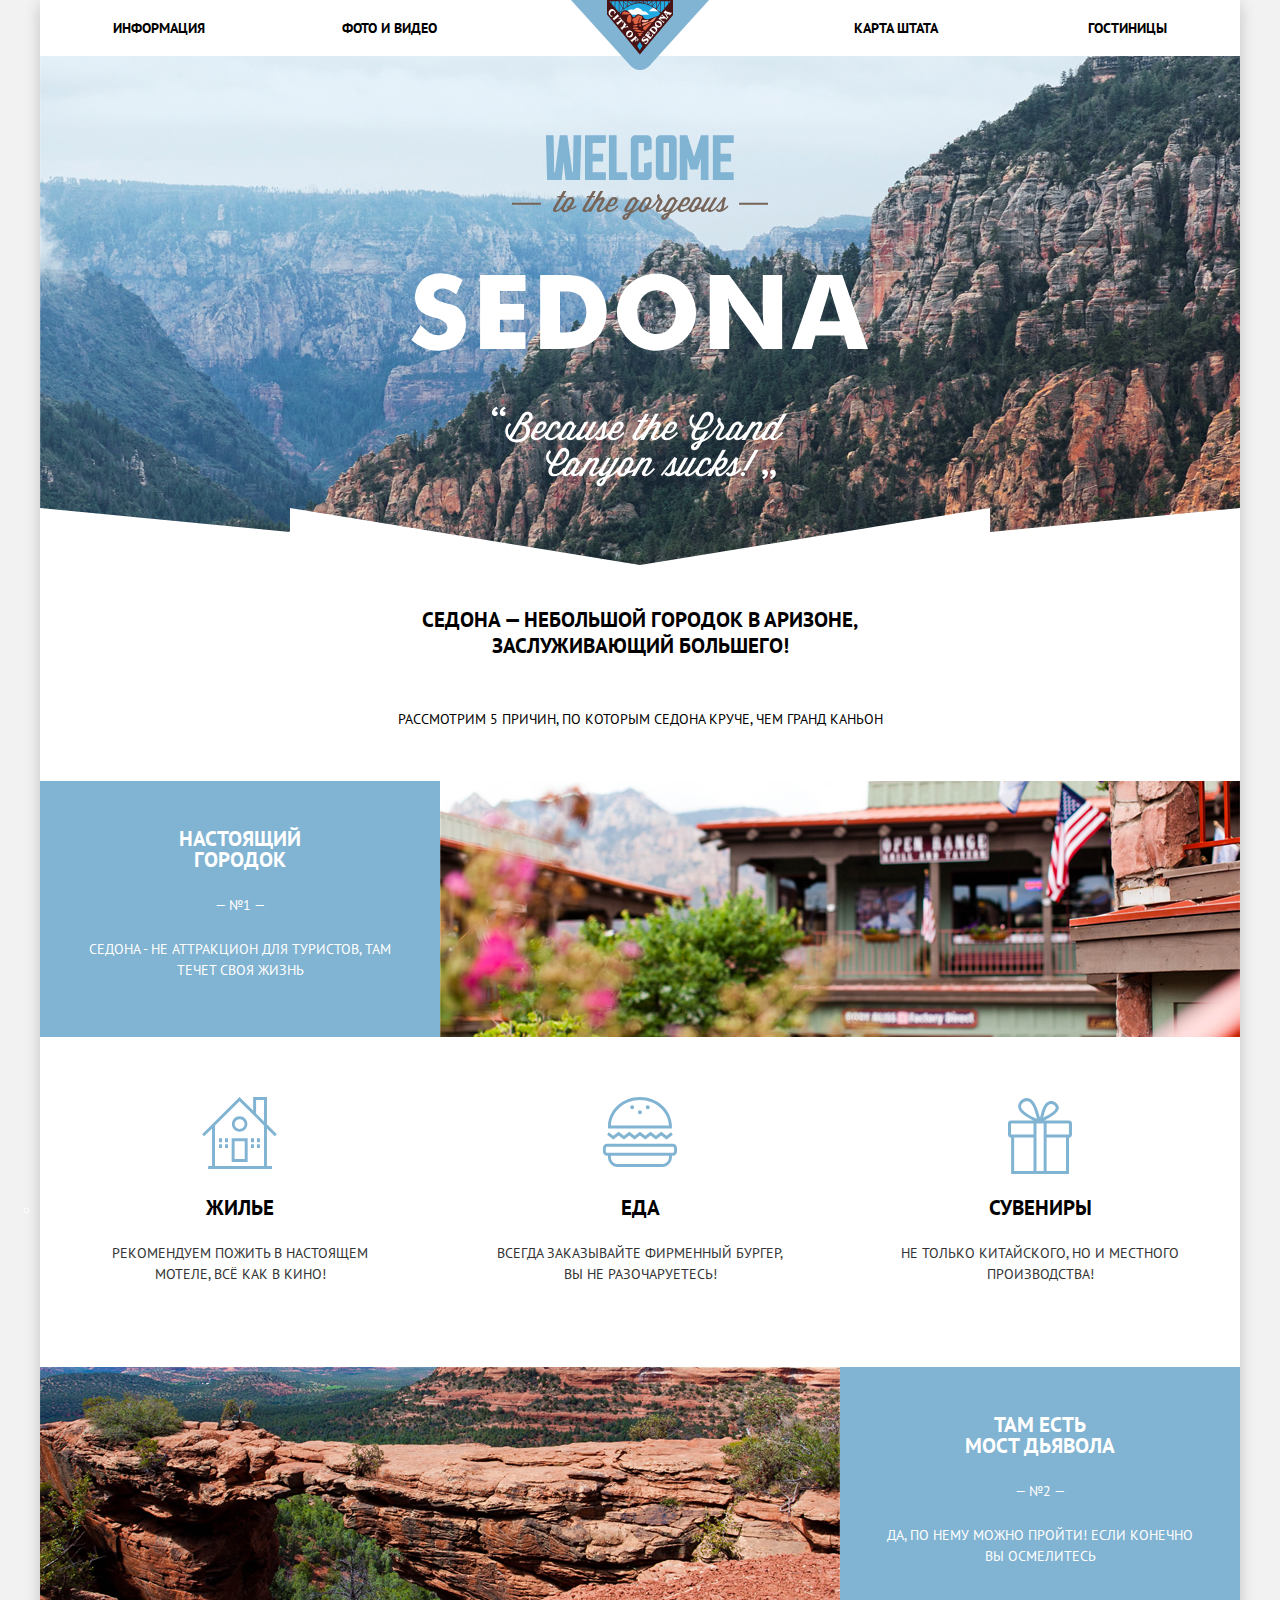
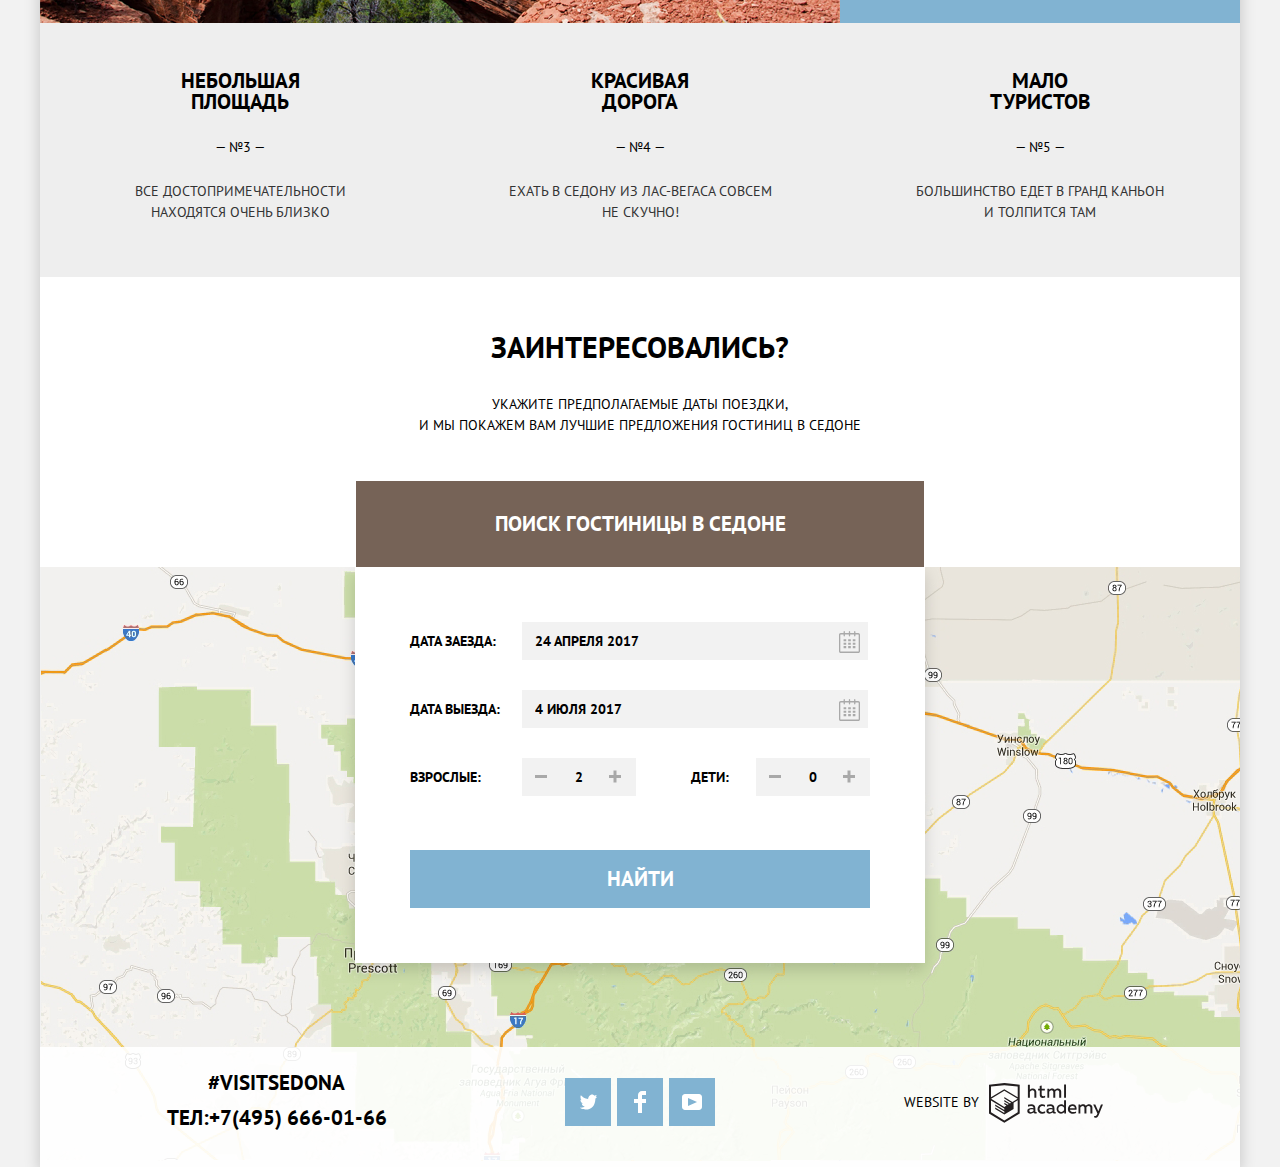
==== commit b8c8c077: "Минификация" ====
--- a/index.html
+++ b/index.html
@@ -5,7 +5,7 @@
 	<title>HTML Academy: Седона</title>
 	<link rel="stylesheet" href="https://fonts.googleapis.com/css2?family=PT+Sans:wght@400;700&display=swap">
 	<link rel="stylesheet" href="css/normalize.css">
-	<link rel="stylesheet" href="css/style.css">
+	<link rel="stylesheet" href="css/style.min.css">
 </head>
 
 <body class="page-body">
@@ -89,7 +89,7 @@
 			<section class="hotel-search">
 				<h2>Заинтересовались?</h2>
 				<p>Укажите предполагаемые даты поездки,<br>и мы покажем вам лучшие предложения гостиниц в Седоне</p>
-				<a class="search-hotel-button" href="#">Поиск гостиницы в Седоне</a>
+				<a class="search-hotel-button" href="searchhotel.html">Поиск гостиницы в Седоне</a>
 			</section>
 			<section class="map">		
 				<h2 class="visually-hidden">Карта</h2>
@@ -138,9 +138,9 @@
 			<section class="social">
 				<h2 class="visually-hidden">Социальные сети</h2>
 				<ul>
-					<li><a class="social-button" href="#"><img src="img/twitter.svg" alt="twitter"></a></li>
-					<li><a class="social-button" href="#"><img src="img/fb-icon.svg" alt="facebook"></a></li>
-					<li><a class="social-button" href="#"><img src="img/youtube.svg" alt="youtube"></a></li>
+					<li><a class="social-button" href="#"><img src="img/twitter.svg" width="17" height="17" alt="twitter"></a></li>
+					<li><a class="social-button" href="#"><img src="img/fb-icon.svg" width="12" height="22" alt="facebook"></a></li>
+					<li><a class="social-button" href="#"><img src="img/youtube.svg" width="20" height="16" alt="youtube"></a></li>
 				</ul>
 			</section>
 			<section class="copyright">
@@ -149,6 +149,6 @@
 			</section>	
 		</footer>
 	</div>
-	<script src="js/form-search.js"></script>	
+	<script src="js/form-search.min.js"></script>	
 </body>
 </html>
--- a/css/style.min.css
+++ b/css/style.min.css
@@ -0,0 +1 @@
+@-webkit-keyframes bounce{0%{transform:translateY(-400px)}to{transform:translateY(0)}}@keyframes bounce{0%{transform:translateY(-400px)}to{transform:translateY(0)}}@-webkit-keyframes shake{0%,to{transform:translateX(0)}10%,30%,50%,70%,90%{transform:translateX(-10px)}20%,40%,60%,80%{transform:translateX(10px)}}@keyframes shake{0%,to{transform:translateX(0)}10%,30%,50%,70%,90%{transform:translateX(-10px)}20%,40%,60%,80%{transform:translateX(10px)}}:root{--basic-color: #F2F2F2;--basic-white: #FFFFFF;--basic-black: #000000;--basic-thinblack: #333333;--basic-boldblack: #231F20;--basic-lightbrown: #766357;--basic-brown: #604E43;--basic-darkbrown: #503E33;--basic-gray: #EEEEEE;--basic-darkgray: #EBEBEB;--basic-lightgray: #A9A9A9;--basic-blue: #81B3D2;--basic-darkblue: #669EC0;--basic-darkenblue: #5496BD;--dark: #666666;--border: #E5E5E5;--special: #BDBBBC;--tooggle: #ABABAB;--basic-opacity: rgba(0,0,0,0.3);--footer-back: rgba(255,255,255,0.9);--opacity-white: rgba(255,255,255,0.3);--shadow: rgba(0,1,1,0.2);--shadow-form: rgba(0,1,1,0.15);--shadow-toggle: rgba(171,171,171,0.3)}.page-body{font-family:"PT Sans",Arial,sans-serif;font-size:14px;line-height:21px;font-weight:400;text-align:center;text-transform:uppercase;background-color:var(--basic-color)}.main-block{display:grid;grid-template-rows:-webkit-min-content 1fr -webkit-min-content;grid-template-rows:min-content 1fr min-content;width:1200px;min-height:100%;box-shadow:0 5px 15px var(--shadow);margin-left:auto;margin-right:auto}.page a{text-decoration:none}img{max-width:100%;height:auto}.page{height:100%}.visually-hidden{position:absolute;width:1px;height:1px;border:0;margin:-1px;padding:0;white-space:nowrap;-webkit-clip-path:inset(100%);clip-path:inset(100%);clip:rect(0 0 0 0);overflow:hidden}.main-nav{display:flex;flex-direction:column;font-size:14px;line-height:26px;font-weight:700;color:var(--basic-black)}.main-header-logo{position:absolute;align-self:center;width:138px;height:70px}.site-navigation{display:flex;flex-direction:row;flex-wrap:wrap;list-style:none;align-items:center;background-color:var(--basic-white);margin:0;padding:15px 73px}.site-navigation li{flex-basis:229px;text-align:right}.site-navigation li:nth-child(2){margin-right:auto}.site-navigation li:nth-child(-n+2){text-align:left}.site-navigation a:link{color:var(--basic-black)}.site-navigation a:focus,.site-navigation a:hover{color:var(--basic-blue)}.site-navigation a:active{color:var(--basic-opacity)}.hotels-link{pointer-events:none;color:var(--basic-lightbrown)}.intro{display:flex;align-items:center;justify-content:center;width:1200px;height:509px;background-image:url(../img/shape.png),url(../img/background_photo.jpg);background-repeat:no-repeat;background-position:bottom,0 0}.features{background-color:var(--basic-white);padding-top:42px}.features-text{font-size:21px;line-height:26px;font-weight:700;margin-top:0;margin-bottom:50px}.features-text-two{margin-bottom:51px}.features-item,.features-main{display:grid;grid-template-columns:400px 400px 400px}.features-main{position:relative;z-index:1;list-style:none;margin:0;padding:0}.features-item{grid-column-start:1;grid-column-end:4;color:var(--basic-white);text-align:center;background-color:var(--basic-blue)}.features-item h2{font-size:21px;line-height:21px;margin-top:47px;margin-bottom:25px}.features-item p{margin-top:23px}.town-img{grid-column-start:2;grid-column-end:4;margin:0;padding:0}.bridge-img img,.town-img img{display:block}.bridge-img,.highlights{grid-column-start:1;margin:0;padding:0}.bridge-img{grid-column-end:3;order:-1}.highlights{position:relative;display:grid;grid-template-columns:1fr 1fr 1fr;grid-column-end:4;background-color:var(--basic-white)}.features-item-text h2,.highlights-item h2{color:var(--basic-black);margin-top:160px;margin-bottom:25px}.features-item-text h2{margin-top:47px}.features-item-text p,.highlights-item p{color:var(--basic-thinblack)}.highlights-item p{margin-bottom:82px}.highlights-house h2::before{left:162px;width:75px;height:72px;background-image:url(../img/icon-1.svg)}.highlights-food h2::before,.highlights-house h2::before,.highlights-present h2::before{content:"";position:absolute;top:60px;background-repeat:no-repeat}.highlights-food h2::before{left:562px;width:75px;height:70px;background-image:url(../img/icon-3.svg)}.highlights-present h2::before{right:168px;width:64px;height:77px;background-image:url(../img/icon-2.svg)}.features-item-text p{margin-top:23px;margin-bottom:54px}.features-item-text{background-color:var(--basic-gray)}.hotel-search{position:relative;z-index:1;background-color:var(--basic-white)}.hotel-search h2{font-size:30px;line-height:24px;margin:0;padding-top:58px}.hotel-search p{margin-top:35px;margin-bottom:45px}.search-hotel-button{display:block;width:568px;font-size:21px;line-height:26px;font-weight:700;text-align:center;text-transform:uppercase;color:var(--basic-white);background-color:var(--basic-lightbrown);border:0;margin:auto;padding-top:30px;padding-bottom:30px}.search-hotel-button:focus,.search-hotel-button:hover{background-color:var(--basic-brown)}.search-hotel-button:active{color:var(--opacity-white);background-color:var(--basic-darkbrown)}.map{position:relative;margin-bottom:-120px}.map iframe{width:1199px;height:594px;background-image:url(../img/map.jpg);border:0}.form-search{position:absolute;z-index:0;top:0;left:315px;width:570px;background-color:var(--basic-white);box-shadow:0 7px 15px 0 var(--shadow-form);-webkit-animation:bounce .9s;animation:bounce .9s}.modal-form,.modal-form .form-item{display:flex;flex-wrap:wrap;justify-content:space-between}.modal-form{font-weight:700;margin:55px;padding:0}.modal-form-close{display:none}.modal-error{-webkit-animation:shake .6s;animation:shake .6s}.modal-form .form-item{position:relative;flex-basis:458px;align-items:center;margin:0 0 30px}.form-item input{width:320px;font-size:14px;line-height:26px;font-weight:700;text-transform:uppercase;background-color:var(--basic-color);border:2px solid var(--basic-color);outline:0;padding:4px 11px}.form-item input::-webkit-input-placeholder{color:var(--basic-black);opacity:1}.form-item input::-moz-placeholder{color:var(--basic-black);opacity:1}.form-item input::placeholder{color:var(--basic-black);opacity:1}.modal-form .adults,.modal-form .child{display:flex;flex-basis:226px;justify-content:space-between}.adults input,.child input{width:88px;text-align:center}.child label{margin-left:47px}.form-item .calendar{position:absolute;right:8px;width:21px;height:23px;background-color:transparent;outline:0;border:0;margin:0;padding:0;cursor:pointer}.calendar:focus path,.calendar:hover path{fill:var(--basic-black)}.calendar:active path{fill:var(--basic-blue)}.form-item .minus,.form-item .plus{position:absolute;width:25px;height:38px;top:0;background-color:transparent;outline:0;border:0;cursor:pointer}.form-item .plus{right:0}.minus::before,.plus::after,.plus::before{content:"";position:absolute;top:17px;width:12px;height:3px;background-color:var(--basic-lightgray)}.plus::after,.plus::before{right:15px}.plus::before{transform:rotate(90deg)}.minus:focus::before,.minus:hover::before{background-color:var(--basic-black)}.minus:active::before{background-color:var(--basic-blue)}.plus:focus::after,.plus:focus::before,.plus:hover::after,.plus:hover::before{background-color:var(--basic-black)}.plus:active::after,.plus:active::before{background-color:var(--basic-blue)}.form-item input:hover{background-color:var(--basic-darkgray);border:2px solid var(--basic-darkgray);outline:0}.form-item input:focus{background-color:var(--basic-white);border:2px solid var(--border)}.modal-form .button-search-form{display:block;width:100%;font-size:21px;line-height:26px;font-weight:700;text-transform:uppercase;color:var(--basic-white);background-color:var(--basic-blue);border:0;margin-top:24px;margin-right:0;padding-top:16px;padding-bottom:16px}.button-search-form:focus,.button-search-form:hover{background-color:var(--basic-darkblue);outline:0}.button-search-form:active{color:var(--opacity-white);background-color:var(--basic-darkenblue)}.hotels-list{background-color:var(--basic-white)}.sorting-block{display:flex;padding:29px 73px 31px}.sorting-results{font-size:21px;line-height:26px;font-weight:700;margin-right:46px}.sorting-range,.sorting-title{font-size:12px;line-height:18px}.sorting-title{margin-right:40px}.sorting-range{display:flex;flex-wrap:wrap;justify-content:space-between;align-items:flex-start;min-width:239px;list-style:none;margin:0;padding:0}.sort-type a{color:var(--basic-opacity);border-bottom:1px dotted var(--basic-blue)}.sort-type a:focus,.sort-type a:hover{color:var(--basic-blue)}.active a,.sort-type a:active{color:var(--basic-black);border-bottom:none}.active a{color:var(--basic-blue)}.sorting-list{display:flex;justify-content:space-between;align-self:center;list-style:none;width:34px;margin:0 0 0 auto;padding:0}.sorting-item:focus path,.sorting-item:hover path{fill:var(--basic-black)}.sort-down path,.sorting-item:active path{fill:var(--basic-blue)}.results{list-style:none;margin:0;padding:0}.result-item,.sorting-block{border-bottom:1px solid var(--border)}.result-item{display:flex;flex-wrap:wrap;align-items:center;padding:30px 73px}.result-item img{width:135px;height:90px}.result-item-text{text-align:left;margin-left:29px}.result-item-text .item-list{display:flex;margin-top:7px;margin-bottom:15px}.item-list span{flex-basis:110px;margin-right:7px}.result-item h2{font-size:21px;line-height:26px;margin:-5px 0 0;padding:0}.name-hotel{color:var(--basic-black)}.name-hotel:focus,.name-hotel:hover{color:var(--basic-blue)}.name-hotel:active{color:var(--basic-opacity)}.item-button{margin:0}.item-button .button{display:inline-block;font-size:14px;line-height:21px;font-weight:700;color:var(--basic-white);text-transform:uppercase;padding:3px 17px 3px 16px}.detail-button{background-color:var(--basic-blue);margin-right:3px}.detail-button:focus,.detail-button:hover{background-color:var(--basic-darkblue)}.detail-button:active{color:var(--opacity-white);background-color:var(--basic-darkenblue)}.reservation-button{background-color:var(--basic-lightbrown)}.reservation-button:focus,.reservation-button:hover{background-color:var(--basic-brown)}.reservation-button:active{color:var(--opacity-white);background-color:var(--basic-darkbrown)}.rating-number{position:relative;align-self:flex-end;width:110px;height:21px;color:var(--dark);background-color:var(--basic-color);margin-top:64px;margin-left:auto;padding-top:3px;padding-bottom:3px}.rating-number::before{content:"";position:absolute;top:-64px;right:0;width:110px;height:17px;background-image:url(../img/star.svg);background-repeat:space}.star-four::before{width:90px}.star-three::before{width:65px}.star-two::before{width:41px}.main-footer{position:relative;display:grid;grid-template-columns:1fr 1fr 1fr;background-color:var(--footer-back);padding-top:20px;padding-bottom:30px}.hotels-footer{background-color:var(--basic-white)}.contacts{display:flex;flex-direction:column;padding:3px 0 6px 73px}.contacts a,.contacts p{align-self:center;font-size:21px;line-height:26px;font-weight:700;color:var(--basic-black);margin:0}.contacts p{margin:9px 0 0}.contacts-phone{color:inherit}.social{display:flex;align-items:center}.social ul{display:flex;flex-wrap:wrap;justify-content:space-between;width:150px;list-style:none;margin:0 auto;padding:0}.social-button{display:flex;justify-content:center;width:46px;height:48px;color:inherit;background-color:var(--basic-blue)}.social-button:focus,.social-button:hover{background-color:var(--basic-darkblue)}.social-button:active{background-color:var(--basic-darkenblue)}.social-button:active img{opacity:.3}.copyright{display:flex;align-items:center;justify-content:center;padding-right:73px}.copyright p{font-size:14px;line-height:26px;margin-right:10px}.copyright a{width:115px;height:41px}.copyright:focus path,.copyright:hover path{fill:var(--basic-blue)}.copyright:active path{fill:var(--special)}.filter-hotels{width:1200px;min-height:217px;background-image:url(../img/background.jpg);background-repeat:no-repeat;background-size:cover}.filter{display:flex;flex-wrap:wrap;font-size:14px;line-height:21px;text-transform:uppercase;color:var(--basic-white);padding:26px 73px 9px}.filter fieldset{text-align:left;border:0;margin:0 118px 0 0;padding:0}.filter legend{font-size:16px;line-height:21px;font-weight:700;margin-bottom:24px}.filter ul{list-style:none;padding:0;margin:0}.filter-option{margin-bottom:25px;padding-left:40px}.filter-option label{position:relative;display:block;cursor:pointer;-webkit-user-select:none;-moz-user-select:none;user-select:none}.filter-checkbox+label::before{content:"";position:absolute;left:-40px;top:0;width:24px;height:24px;background-image:url(../img/checkbox-off.svg);background-repeat:no-repeat;background-position:0 0}.filter-checkbox:checked+label::before{content:"";position:absolute;top:0;left:-40px;width:27px;height:24px;background-image:url(../img/checkbox-on.svg);background-repeat:no-repeat;background-position:0 0}.filter-checkbox:disabled+label::before{content:"";position:absolute;left:-40px;top:0;width:24px;height:24px;background-image:url(../img/checkbox-off-dis.svg);background-repeat:no-repeat;background-position:0 0}.filter-checkbox:checked:disabled+label::before{content:"";position:absolute;left:-40px;top:0;width:27px;height:24px;background-image:url(../img/checkbox-on-dis.svg);background-repeat:no-repeat;background-position:0 0}.filter-checkbox:focus+label::before{border:2px solid var(--basic-black);border-radius:4px}.filter .filter-price{margin:0 0 0 auto;padding:0}.filter-price legend{margin-bottom:10px}.range-filter{width:317px}.price-controls{position:relative;display:flex;justify-content:space-around;width:301px;border:2px solid var(--basic-white);border-radius:2px;margin-bottom:20px;padding:6px}.max-price,.min-price{margin-left:60px}.price-controls input{width:60px;color:var(--basic-white);background-color:transparent;padding:0;border:0;outline:0}.max-price::before{content:"";position:absolute;top:6px;right:153px;width:2px;height:22px;background-color:var(--basic-white)}.range-controls{position:relative;margin-bottom:33px}.range-controls .scale{height:2px;background-color:var(--opacity-white)}.range-controls .bar{width:253px;height:2px;background-color:var(--basic-white)}.range-controls .toggle{position:absolute;top:-9px;left:3;width:4px;height:4px;border:8px solid var(--basic-white);background-color:var(--tooggle);box-shadow:0 2px 1px 0 var(--shadow-toggle);border-radius:50%;cursor:pointer}.range-controls .toggle-max{left:253px}.range-controls .toggle:active,.range-controls .toggle:focus,.range-controls .toggle:hover{transform:scale(1.2);outline:0}.filter-button{width:137px;font-size:14px;line-height:21px;text-transform:uppercase;color:var(--basic-white);border:2px solid var(--basic-white);background-color:transparent;margin-left:90px;margin-right:95px;padding:7px 35px}.filter-button:active,.filter-button:focus,.filter-button:hover{color:var(--basic-black);background-color:var(--basic-white);outline:0}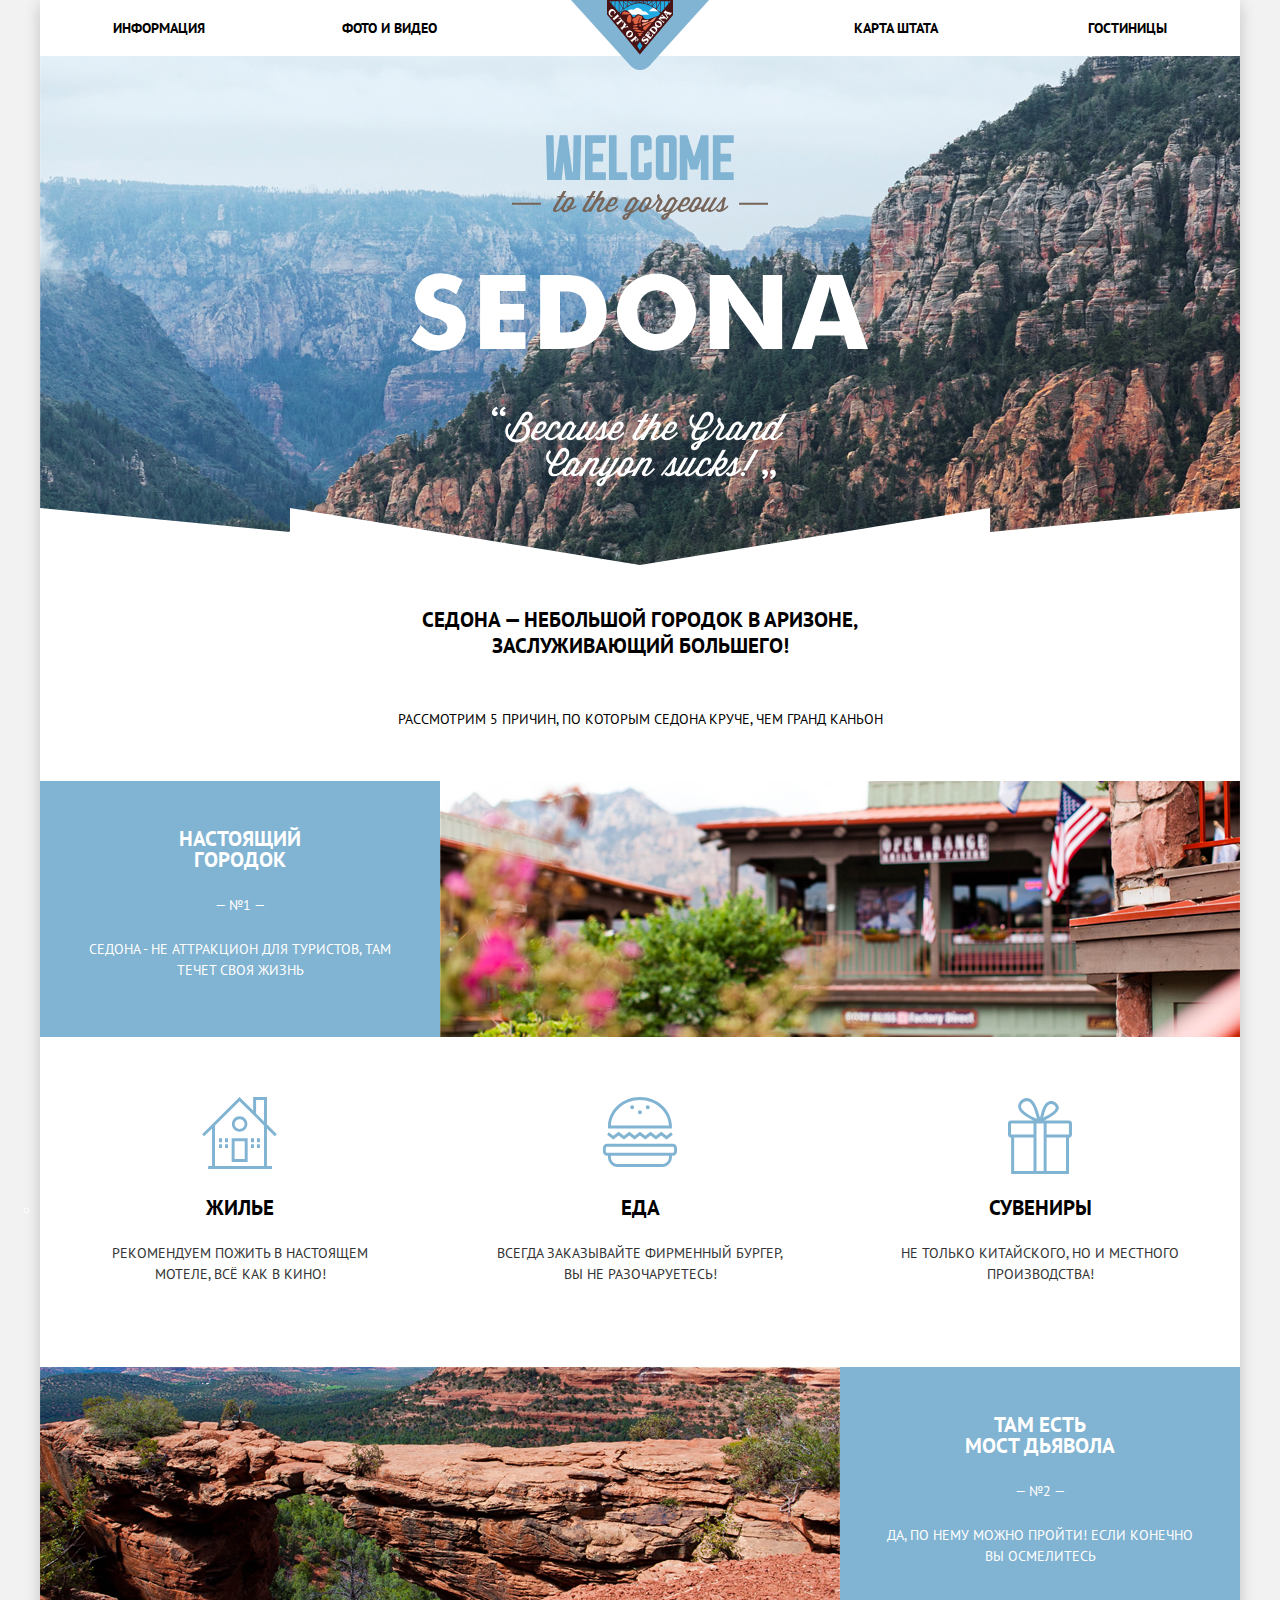
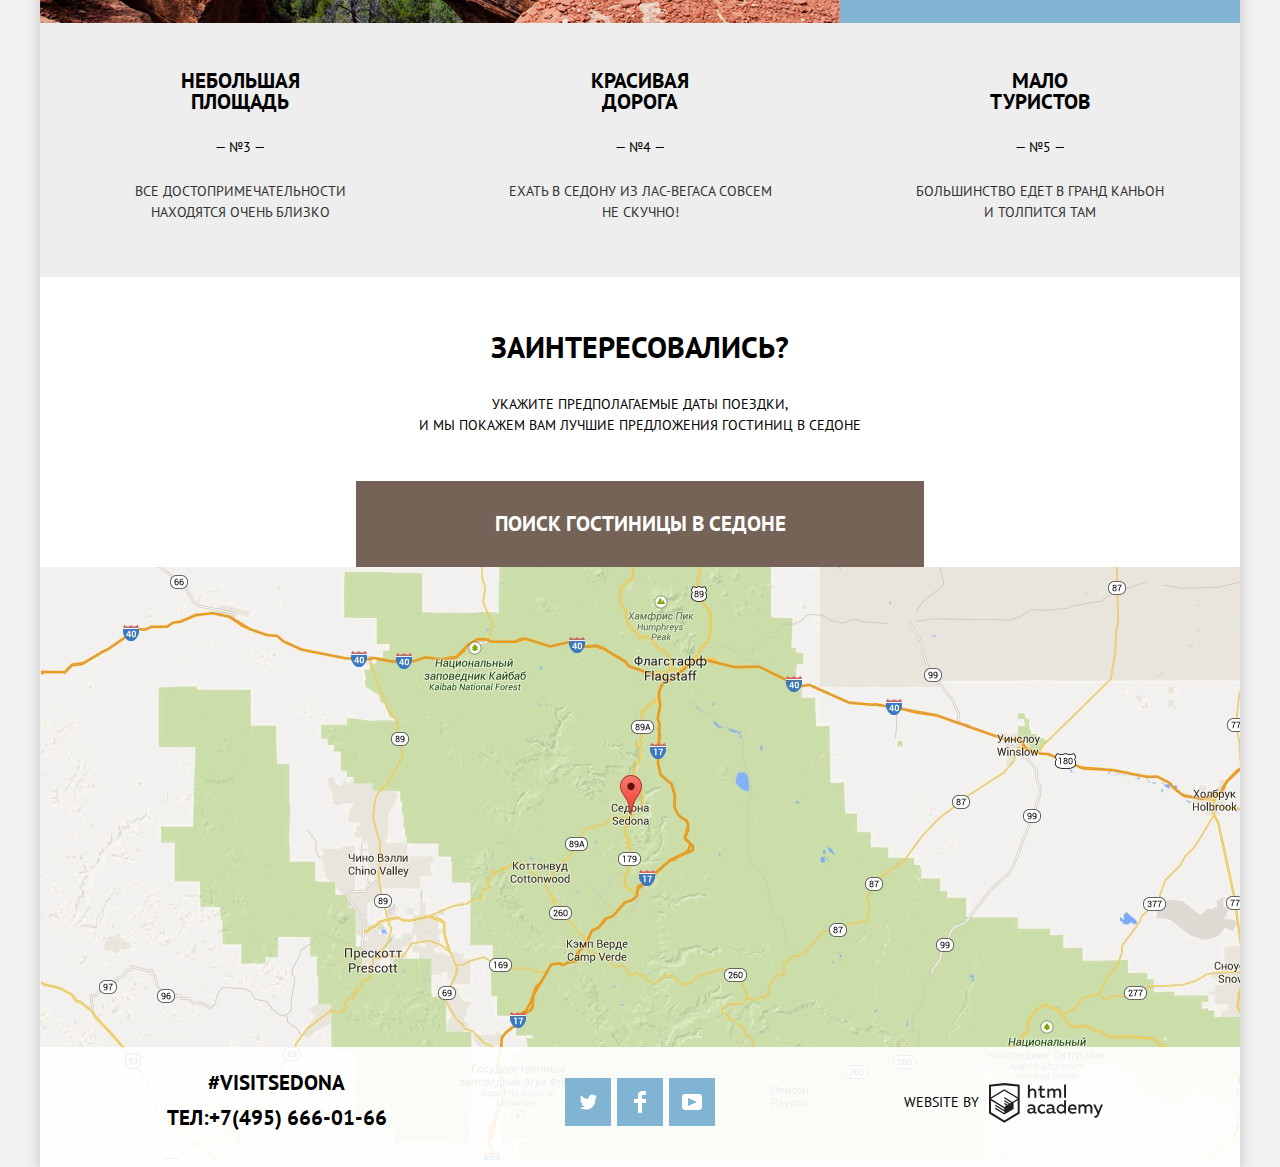
==== commit 1052fbf0: "Доработка по критериям" ====
--- a/index.html
+++ b/index.html
@@ -4,7 +4,7 @@
 	<meta charset="utf-8">
 	<title>HTML Academy: Седона</title>
 	<link rel="stylesheet" href="https://fonts.googleapis.com/css2?family=PT+Sans:wght@400;700&display=swap">
-	<link rel="stylesheet" href="css/normalize.css">
+	<link rel="stylesheet" href="css/normalize.min.css">
 	<link rel="stylesheet" href="css/style.min.css">
 </head>
 
@@ -138,9 +138,9 @@
 			<section class="social">
 				<h2 class="visually-hidden">Социальные сети</h2>
 				<ul>
-					<li><a class="social-button" href="#"><img src="img/twitter.svg" width="17" height="17" alt="twitter"></a></li>
-					<li><a class="social-button" href="#"><img src="img/fb-icon.svg" width="12" height="22" alt="facebook"></a></li>
-					<li><a class="social-button" href="#"><img src="img/youtube.svg" width="20" height="16" alt="youtube"></a></li>
+					<li><a class="social-button" href="#" aria-label="Твиттер"><img src="img/twitter.svg" width="17" height="17" alt="twitter"></a></li>
+					<li><a class="social-button" href="#" aria-label="Фейсбук"><img src="img/fb-icon.svg" width="12" height="22" alt="facebook"></a></li>
+					<li><a class="social-button" href="#" aria-label="Ютуб"><img src="img/youtube.svg" width="20" height="16" alt="youtube"></a></li>
 				</ul>
 			</section>
 			<section class="copyright">
--- a/css/style.min.css
+++ b/css/style.min.css
@@ -1 +1 @@
-@-webkit-keyframes bounce{0%{transform:translateY(-400px)}to{transform:translateY(0)}}@keyframes bounce{0%{transform:translateY(-400px)}to{transform:translateY(0)}}@-webkit-keyframes shake{0%,to{transform:translateX(0)}10%,30%,50%,70%,90%{transform:translateX(-10px)}20%,40%,60%,80%{transform:translateX(10px)}}@keyframes shake{0%,to{transform:translateX(0)}10%,30%,50%,70%,90%{transform:translateX(-10px)}20%,40%,60%,80%{transform:translateX(10px)}}:root{--basic-color: #F2F2F2;--basic-white: #FFFFFF;--basic-black: #000000;--basic-thinblack: #333333;--basic-boldblack: #231F20;--basic-lightbrown: #766357;--basic-brown: #604E43;--basic-darkbrown: #503E33;--basic-gray: #EEEEEE;--basic-darkgray: #EBEBEB;--basic-lightgray: #A9A9A9;--basic-blue: #81B3D2;--basic-darkblue: #669EC0;--basic-darkenblue: #5496BD;--dark: #666666;--border: #E5E5E5;--special: #BDBBBC;--tooggle: #ABABAB;--basic-opacity: rgba(0,0,0,0.3);--footer-back: rgba(255,255,255,0.9);--opacity-white: rgba(255,255,255,0.3);--shadow: rgba(0,1,1,0.2);--shadow-form: rgba(0,1,1,0.15);--shadow-toggle: rgba(171,171,171,0.3)}.page-body{font-family:"PT Sans",Arial,sans-serif;font-size:14px;line-height:21px;font-weight:400;text-align:center;text-transform:uppercase;background-color:var(--basic-color)}.main-block{display:grid;grid-template-rows:-webkit-min-content 1fr -webkit-min-content;grid-template-rows:min-content 1fr min-content;width:1200px;min-height:100%;box-shadow:0 5px 15px var(--shadow);margin-left:auto;margin-right:auto}.page a{text-decoration:none}img{max-width:100%;height:auto}.page{height:100%}.visually-hidden{position:absolute;width:1px;height:1px;border:0;margin:-1px;padding:0;white-space:nowrap;-webkit-clip-path:inset(100%);clip-path:inset(100%);clip:rect(0 0 0 0);overflow:hidden}.main-nav{display:flex;flex-direction:column;font-size:14px;line-height:26px;font-weight:700;color:var(--basic-black)}.main-header-logo{position:absolute;align-self:center;width:138px;height:70px}.site-navigation{display:flex;flex-direction:row;flex-wrap:wrap;list-style:none;align-items:center;background-color:var(--basic-white);margin:0;padding:15px 73px}.site-navigation li{flex-basis:229px;text-align:right}.site-navigation li:nth-child(2){margin-right:auto}.site-navigation li:nth-child(-n+2){text-align:left}.site-navigation a:link{color:var(--basic-black)}.site-navigation a:focus,.site-navigation a:hover{color:var(--basic-blue)}.site-navigation a:active{color:var(--basic-opacity)}.hotels-link{pointer-events:none;color:var(--basic-lightbrown)}.intro{display:flex;align-items:center;justify-content:center;width:1200px;height:509px;background-image:url(../img/shape.png),url(../img/background_photo.jpg);background-repeat:no-repeat;background-position:bottom,0 0}.features{background-color:var(--basic-white);padding-top:42px}.features-text{font-size:21px;line-height:26px;font-weight:700;margin-top:0;margin-bottom:50px}.features-text-two{margin-bottom:51px}.features-item,.features-main{display:grid;grid-template-columns:400px 400px 400px}.features-main{position:relative;z-index:1;list-style:none;margin:0;padding:0}.features-item{grid-column-start:1;grid-column-end:4;color:var(--basic-white);text-align:center;background-color:var(--basic-blue)}.features-item h2{font-size:21px;line-height:21px;margin-top:47px;margin-bottom:25px}.features-item p{margin-top:23px}.town-img{grid-column-start:2;grid-column-end:4;margin:0;padding:0}.bridge-img img,.town-img img{display:block}.bridge-img,.highlights{grid-column-start:1;margin:0;padding:0}.bridge-img{grid-column-end:3;order:-1}.highlights{position:relative;display:grid;grid-template-columns:1fr 1fr 1fr;grid-column-end:4;background-color:var(--basic-white)}.features-item-text h2,.highlights-item h2{color:var(--basic-black);margin-top:160px;margin-bottom:25px}.features-item-text h2{margin-top:47px}.features-item-text p,.highlights-item p{color:var(--basic-thinblack)}.highlights-item p{margin-bottom:82px}.highlights-house h2::before{left:162px;width:75px;height:72px;background-image:url(../img/icon-1.svg)}.highlights-food h2::before,.highlights-house h2::before,.highlights-present h2::before{content:"";position:absolute;top:60px;background-repeat:no-repeat}.highlights-food h2::before{left:562px;width:75px;height:70px;background-image:url(../img/icon-3.svg)}.highlights-present h2::before{right:168px;width:64px;height:77px;background-image:url(../img/icon-2.svg)}.features-item-text p{margin-top:23px;margin-bottom:54px}.features-item-text{background-color:var(--basic-gray)}.hotel-search{position:relative;z-index:1;background-color:var(--basic-white)}.hotel-search h2{font-size:30px;line-height:24px;margin:0;padding-top:58px}.hotel-search p{margin-top:35px;margin-bottom:45px}.search-hotel-button{display:block;width:568px;font-size:21px;line-height:26px;font-weight:700;text-align:center;text-transform:uppercase;color:var(--basic-white);background-color:var(--basic-lightbrown);border:0;margin:auto;padding-top:30px;padding-bottom:30px}.search-hotel-button:focus,.search-hotel-button:hover{background-color:var(--basic-brown)}.search-hotel-button:active{color:var(--opacity-white);background-color:var(--basic-darkbrown)}.map{position:relative;margin-bottom:-120px}.map iframe{width:1199px;height:594px;background-image:url(../img/map.jpg);border:0}.form-search{position:absolute;z-index:0;top:0;left:315px;width:570px;background-color:var(--basic-white);box-shadow:0 7px 15px 0 var(--shadow-form);-webkit-animation:bounce .9s;animation:bounce .9s}.modal-form,.modal-form .form-item{display:flex;flex-wrap:wrap;justify-content:space-between}.modal-form{font-weight:700;margin:55px;padding:0}.modal-form-close{display:none}.modal-error{-webkit-animation:shake .6s;animation:shake .6s}.modal-form .form-item{position:relative;flex-basis:458px;align-items:center;margin:0 0 30px}.form-item input{width:320px;font-size:14px;line-height:26px;font-weight:700;text-transform:uppercase;background-color:var(--basic-color);border:2px solid var(--basic-color);outline:0;padding:4px 11px}.form-item input::-webkit-input-placeholder{color:var(--basic-black);opacity:1}.form-item input::-moz-placeholder{color:var(--basic-black);opacity:1}.form-item input::placeholder{color:var(--basic-black);opacity:1}.modal-form .adults,.modal-form .child{display:flex;flex-basis:226px;justify-content:space-between}.adults input,.child input{width:88px;text-align:center}.child label{margin-left:47px}.form-item .calendar{position:absolute;right:8px;width:21px;height:23px;background-color:transparent;outline:0;border:0;margin:0;padding:0;cursor:pointer}.calendar:focus path,.calendar:hover path{fill:var(--basic-black)}.calendar:active path{fill:var(--basic-blue)}.form-item .minus,.form-item .plus{position:absolute;width:25px;height:38px;top:0;background-color:transparent;outline:0;border:0;cursor:pointer}.form-item .plus{right:0}.minus::before,.plus::after,.plus::before{content:"";position:absolute;top:17px;width:12px;height:3px;background-color:var(--basic-lightgray)}.plus::after,.plus::before{right:15px}.plus::before{transform:rotate(90deg)}.minus:focus::before,.minus:hover::before{background-color:var(--basic-black)}.minus:active::before{background-color:var(--basic-blue)}.plus:focus::after,.plus:focus::before,.plus:hover::after,.plus:hover::before{background-color:var(--basic-black)}.plus:active::after,.plus:active::before{background-color:var(--basic-blue)}.form-item input:hover{background-color:var(--basic-darkgray);border:2px solid var(--basic-darkgray);outline:0}.form-item input:focus{background-color:var(--basic-white);border:2px solid var(--border)}.modal-form .button-search-form{display:block;width:100%;font-size:21px;line-height:26px;font-weight:700;text-transform:uppercase;color:var(--basic-white);background-color:var(--basic-blue);border:0;margin-top:24px;margin-right:0;padding-top:16px;padding-bottom:16px}.button-search-form:focus,.button-search-form:hover{background-color:var(--basic-darkblue);outline:0}.button-search-form:active{color:var(--opacity-white);background-color:var(--basic-darkenblue)}.hotels-list{background-color:var(--basic-white)}.sorting-block{display:flex;padding:29px 73px 31px}.sorting-results{font-size:21px;line-height:26px;font-weight:700;margin-right:46px}.sorting-range,.sorting-title{font-size:12px;line-height:18px}.sorting-title{margin-right:40px}.sorting-range{display:flex;flex-wrap:wrap;justify-content:space-between;align-items:flex-start;min-width:239px;list-style:none;margin:0;padding:0}.sort-type a{color:var(--basic-opacity);border-bottom:1px dotted var(--basic-blue)}.sort-type a:focus,.sort-type a:hover{color:var(--basic-blue)}.active a,.sort-type a:active{color:var(--basic-black);border-bottom:none}.active a{color:var(--basic-blue)}.sorting-list{display:flex;justify-content:space-between;align-self:center;list-style:none;width:34px;margin:0 0 0 auto;padding:0}.sorting-item:focus path,.sorting-item:hover path{fill:var(--basic-black)}.sort-down path,.sorting-item:active path{fill:var(--basic-blue)}.results{list-style:none;margin:0;padding:0}.result-item,.sorting-block{border-bottom:1px solid var(--border)}.result-item{display:flex;flex-wrap:wrap;align-items:center;padding:30px 73px}.result-item img{width:135px;height:90px}.result-item-text{text-align:left;margin-left:29px}.result-item-text .item-list{display:flex;margin-top:7px;margin-bottom:15px}.item-list span{flex-basis:110px;margin-right:7px}.result-item h2{font-size:21px;line-height:26px;margin:-5px 0 0;padding:0}.name-hotel{color:var(--basic-black)}.name-hotel:focus,.name-hotel:hover{color:var(--basic-blue)}.name-hotel:active{color:var(--basic-opacity)}.item-button{margin:0}.item-button .button{display:inline-block;font-size:14px;line-height:21px;font-weight:700;color:var(--basic-white);text-transform:uppercase;padding:3px 17px 3px 16px}.detail-button{background-color:var(--basic-blue);margin-right:3px}.detail-button:focus,.detail-button:hover{background-color:var(--basic-darkblue)}.detail-button:active{color:var(--opacity-white);background-color:var(--basic-darkenblue)}.reservation-button{background-color:var(--basic-lightbrown)}.reservation-button:focus,.reservation-button:hover{background-color:var(--basic-brown)}.reservation-button:active{color:var(--opacity-white);background-color:var(--basic-darkbrown)}.rating-number{position:relative;align-self:flex-end;width:110px;height:21px;color:var(--dark);background-color:var(--basic-color);margin-top:64px;margin-left:auto;padding-top:3px;padding-bottom:3px}.rating-number::before{content:"";position:absolute;top:-64px;right:0;width:110px;height:17px;background-image:url(../img/star.svg);background-repeat:space}.star-four::before{width:90px}.star-three::before{width:65px}.star-two::before{width:41px}.main-footer{position:relative;display:grid;grid-template-columns:1fr 1fr 1fr;background-color:var(--footer-back);padding-top:20px;padding-bottom:30px}.hotels-footer{background-color:var(--basic-white)}.contacts{display:flex;flex-direction:column;padding:3px 0 6px 73px}.contacts a,.contacts p{align-self:center;font-size:21px;line-height:26px;font-weight:700;color:var(--basic-black);margin:0}.contacts p{margin:9px 0 0}.contacts-phone{color:inherit}.social{display:flex;align-items:center}.social ul{display:flex;flex-wrap:wrap;justify-content:space-between;width:150px;list-style:none;margin:0 auto;padding:0}.social-button{display:flex;justify-content:center;width:46px;height:48px;color:inherit;background-color:var(--basic-blue)}.social-button:focus,.social-button:hover{background-color:var(--basic-darkblue)}.social-button:active{background-color:var(--basic-darkenblue)}.social-button:active img{opacity:.3}.copyright{display:flex;align-items:center;justify-content:center;padding-right:73px}.copyright p{font-size:14px;line-height:26px;margin-right:10px}.copyright a{width:115px;height:41px}.copyright:focus path,.copyright:hover path{fill:var(--basic-blue)}.copyright:active path{fill:var(--special)}.filter-hotels{width:1200px;min-height:217px;background-image:url(../img/background.jpg);background-repeat:no-repeat;background-size:cover}.filter{display:flex;flex-wrap:wrap;font-size:14px;line-height:21px;text-transform:uppercase;color:var(--basic-white);padding:26px 73px 9px}.filter fieldset{text-align:left;border:0;margin:0 118px 0 0;padding:0}.filter legend{font-size:16px;line-height:21px;font-weight:700;margin-bottom:24px}.filter ul{list-style:none;padding:0;margin:0}.filter-option{margin-bottom:25px;padding-left:40px}.filter-option label{position:relative;display:block;cursor:pointer;-webkit-user-select:none;-moz-user-select:none;user-select:none}.filter-checkbox+label::before{content:"";position:absolute;left:-40px;top:0;width:24px;height:24px;background-image:url(../img/checkbox-off.svg);background-repeat:no-repeat;background-position:0 0}.filter-checkbox:checked+label::before{content:"";position:absolute;top:0;left:-40px;width:27px;height:24px;background-image:url(../img/checkbox-on.svg);background-repeat:no-repeat;background-position:0 0}.filter-checkbox:disabled+label::before{content:"";position:absolute;left:-40px;top:0;width:24px;height:24px;background-image:url(../img/checkbox-off-dis.svg);background-repeat:no-repeat;background-position:0 0}.filter-checkbox:checked:disabled+label::before{content:"";position:absolute;left:-40px;top:0;width:27px;height:24px;background-image:url(../img/checkbox-on-dis.svg);background-repeat:no-repeat;background-position:0 0}.filter-checkbox:focus+label::before{border:2px solid var(--basic-black);border-radius:4px}.filter .filter-price{margin:0 0 0 auto;padding:0}.filter-price legend{margin-bottom:10px}.range-filter{width:317px}.price-controls{position:relative;display:flex;justify-content:space-around;width:301px;border:2px solid var(--basic-white);border-radius:2px;margin-bottom:20px;padding:6px}.max-price,.min-price{margin-left:60px}.price-controls input{width:60px;color:var(--basic-white);background-color:transparent;padding:0;border:0;outline:0}.max-price::before{content:"";position:absolute;top:6px;right:153px;width:2px;height:22px;background-color:var(--basic-white)}.range-controls{position:relative;margin-bottom:33px}.range-controls .scale{height:2px;background-color:var(--opacity-white)}.range-controls .bar{width:253px;height:2px;background-color:var(--basic-white)}.range-controls .toggle{position:absolute;top:-9px;left:3;width:4px;height:4px;border:8px solid var(--basic-white);background-color:var(--tooggle);box-shadow:0 2px 1px 0 var(--shadow-toggle);border-radius:50%;cursor:pointer}.range-controls .toggle-max{left:253px}.range-controls .toggle:active,.range-controls .toggle:focus,.range-controls .toggle:hover{transform:scale(1.2);outline:0}.filter-button{width:137px;font-size:14px;line-height:21px;text-transform:uppercase;color:var(--basic-white);border:2px solid var(--basic-white);background-color:transparent;margin-left:90px;margin-right:95px;padding:7px 35px}.filter-button:active,.filter-button:focus,.filter-button:hover{color:var(--basic-black);background-color:var(--basic-white);outline:0}+@-webkit-keyframes bounce{0%{transform:translateY(-400px)}to{transform:translateY(0)}}@keyframes bounce{0%{transform:translateY(-400px)}to{transform:translateY(0)}}@-webkit-keyframes shake{0%,to{transform:translateX(0)}10%,30%,50%,70%,90%{transform:translateX(-10px)}20%,40%,60%,80%{transform:translateX(10px)}}@keyframes shake{0%,to{transform:translateX(0)}10%,30%,50%,70%,90%{transform:translateX(-10px)}20%,40%,60%,80%{transform:translateX(10px)}}:root{--basic-color: #F2F2F2;--basic-white: #FFFFFF;--basic-black: #000000;--basic-thinblack: #333333;--basic-boldblack: #231F20;--basic-lightbrown: #766357;--basic-brown: #604E43;--basic-darkbrown: #503E33;--basic-gray: #EEEEEE;--basic-darkgray: #EBEBEB;--basic-lightgray: #A9A9A9;--basic-blue: #81B3D2;--basic-darkblue: #669EC0;--basic-darkenblue: #5496BD;--dark: #666666;--border: #E5E5E5;--special: #BDBBBC;--tooggle: #ABABAB;--basic-opacity: rgba(0,0,0,0.3);--footer-back: rgba(255,255,255,0.9);--opacity-white: rgba(255,255,255,0.3);--shadow: rgba(0,1,1,0.2);--shadow-form: rgba(0,1,1,0.15);--shadow-toggle: rgba(171,171,171,0.3)}.page-body{font-family:"PT Sans",Arial,sans-serif;font-size:14px;line-height:21px;font-weight:400;text-align:center;text-transform:uppercase;background-color:var(--basic-color)}.main-block{display:grid;grid-template-rows:-webkit-min-content 1fr -webkit-min-content;grid-template-rows:min-content 1fr min-content;width:1200px;min-height:100%;box-shadow:0 5px 15px var(--shadow);margin-left:auto;margin-right:auto}.page a{text-decoration:none}img{max-width:100%;height:auto}.page{height:100%}.visually-hidden{position:absolute;width:1px;height:1px;border:0;margin:-1px;padding:0;white-space:nowrap;-webkit-clip-path:inset(100%);clip-path:inset(100%);clip:rect(0 0 0 0);overflow:hidden}.main-nav{display:flex;flex-direction:column;font-size:14px;line-height:26px;font-weight:700;color:var(--basic-black)}.main-header-logo{position:absolute;align-self:center;width:138px;height:70px}.site-navigation{display:flex;flex-direction:row;flex-wrap:wrap;list-style:none;align-items:center;background-color:var(--basic-white);margin:0;padding:15px 73px}.site-navigation li{flex-basis:229px;text-align:right}.site-navigation li:nth-child(2){margin-right:auto}.site-navigation li:nth-child(-n+2){text-align:left}.site-navigation a:link{color:var(--basic-black)}.site-navigation a:focus,.site-navigation a:hover{color:var(--basic-blue)}.site-navigation a:active{color:var(--basic-opacity)}.hotels-link{pointer-events:none;color:var(--basic-lightbrown)}.intro{display:flex;align-items:center;justify-content:center;width:1200px;height:509px;background-image:url(../img/shape.png),url(../img/background-photo.jpg);background-repeat:no-repeat;background-position:bottom,0 0}.features{background-color:var(--basic-white);padding-top:42px}.features-text{font-size:21px;line-height:26px;font-weight:700;margin-top:0;margin-bottom:50px}.features-text-two{margin-bottom:51px}.features-item,.features-main{display:grid;grid-template-columns:400px 400px 400px}.features-main{position:relative;z-index:1;list-style:none;margin:0;padding:0}.features-item{grid-column-start:1;grid-column-end:4;color:var(--basic-white);text-align:center;background-color:var(--basic-blue)}.features-item h2{font-size:21px;line-height:21px;margin-top:47px;margin-bottom:25px}.features-item p{margin-top:23px}.town-img{grid-column-start:2;grid-column-end:4;margin:0;padding:0}.bridge-img img,.town-img img{display:block}.bridge-img,.highlights{grid-column-start:1;margin:0;padding:0}.bridge-img{grid-column-end:3;order:-1}.highlights{position:relative;display:grid;grid-template-columns:1fr 1fr 1fr;grid-column-end:4;background-color:var(--basic-white)}.features-item-text h2,.highlights-item h2{color:var(--basic-black);margin-top:160px;margin-bottom:25px}.features-item-text h2{margin-top:47px}.features-item-text p,.highlights-item p{color:var(--basic-thinblack)}.highlights-item p{margin-bottom:82px}.highlights-house h2::before{left:162px;width:75px;height:72px;background-image:url(../img/icon-1.svg)}.highlights-food h2::before,.highlights-house h2::before,.highlights-present h2::before{content:"";position:absolute;top:60px;background-repeat:no-repeat}.highlights-food h2::before{left:562px;width:75px;height:70px;background-image:url(../img/icon-3.svg)}.highlights-present h2::before{right:168px;width:64px;height:77px;background-image:url(../img/icon-2.svg)}.features-item-text p{margin-top:23px;margin-bottom:54px}.features-item-text{background-color:var(--basic-gray)}.hotel-search{position:relative;z-index:1;background-color:var(--basic-white)}.hotel-search h2{font-size:30px;line-height:24px;margin:0;padding-top:58px}.hotel-search p{margin-top:35px;margin-bottom:45px}.search-hotel-button{display:block;width:568px;font-size:21px;line-height:26px;font-weight:700;text-align:center;text-transform:uppercase;color:var(--basic-white);background-color:var(--basic-lightbrown);border:0;margin:auto;padding-top:30px;padding-bottom:30px}.search-hotel-button:focus,.search-hotel-button:hover{background-color:var(--basic-brown)}.search-hotel-button:active{color:var(--opacity-white);background-color:var(--basic-darkbrown)}.map{position:relative;margin-bottom:-120px}.map iframe{width:1199px;height:594px;background-image:url(../img/map.jpg);border:0}.form-search{display:none;position:absolute;z-index:0;top:0;left:315px;width:570px;background-color:var(--basic-white);box-shadow:0 7px 15px 0 var(--shadow-form);-webkit-animation:bounce .9s;animation:bounce .9s}.modal-form,.modal-form .form-item{display:flex;flex-wrap:wrap;justify-content:space-between}.modal-form{font-weight:700;margin:55px;padding:0}.modal-form-show{display:block}.modal-error{-webkit-animation:shake .6s;animation:shake .6s}.modal-form .form-item{position:relative;flex-basis:458px;align-items:center;margin:0 0 30px}.form-item input{width:320px;font-size:14px;line-height:26px;font-weight:700;text-transform:uppercase;background-color:var(--basic-color);border:2px solid var(--basic-color);outline:0;padding:4px 11px}.form-item input::-webkit-input-placeholder{color:var(--basic-black);opacity:1}.form-item input::-moz-placeholder{color:var(--basic-black);opacity:1}.form-item input::placeholder{color:var(--basic-black);opacity:1}.modal-form .adults,.modal-form .child{display:flex;flex-basis:226px;justify-content:space-between}.adults input,.child input{width:88px;text-align:center}.child label{margin-left:47px}.form-item .calendar{position:absolute;right:8px;width:21px;height:23px;background-color:transparent;outline:0;border:0;margin:0;padding:0;cursor:pointer}.calendar:focus path,.calendar:hover path{fill:var(--basic-black)}.calendar:active path{fill:var(--basic-blue)}.form-item .minus,.form-item .plus{position:absolute;width:25px;height:38px;top:0;background-color:transparent;outline:0;border:0;cursor:pointer}.form-item .plus{right:0}.minus::before,.plus::after,.plus::before{content:"";position:absolute;top:17px;width:12px;height:3px;background-color:var(--basic-lightgray)}.plus::after,.plus::before{right:15px}.plus::before{transform:rotate(90deg)}.minus:focus::before,.minus:hover::before{background-color:var(--basic-black)}.minus:active::before{background-color:var(--basic-blue)}.plus:focus::after,.plus:focus::before,.plus:hover::after,.plus:hover::before{background-color:var(--basic-black)}.plus:active::after,.plus:active::before{background-color:var(--basic-blue)}.form-item input:hover{background-color:var(--basic-darkgray);border:2px solid var(--basic-darkgray);outline:0}.form-item input:focus{background-color:var(--basic-white);border:2px solid var(--border)}.modal-form .button-search-form{display:block;width:100%;font-size:21px;line-height:26px;font-weight:700;text-transform:uppercase;color:var(--basic-white);background-color:var(--basic-blue);border:0;margin-top:24px;margin-right:0;padding-top:16px;padding-bottom:16px}.button-search-form:focus,.button-search-form:hover{background-color:var(--basic-darkblue);outline:0}.button-search-form:active{color:var(--opacity-white);background-color:var(--basic-darkenblue)}.hotels-list{background-color:var(--basic-white)}.sorting-block{display:flex;padding:29px 73px 31px}.sorting-results{font-size:21px;line-height:26px;font-weight:700;margin-right:46px}.sorting-range,.sorting-title{font-size:12px;line-height:18px}.sorting-title{margin-right:40px}.sorting-range{display:flex;flex-wrap:wrap;justify-content:space-between;align-items:flex-start;min-width:239px;list-style:none;margin:0;padding:0}.sort-type a{color:var(--basic-opacity);border-bottom:1px dotted var(--basic-blue)}.sort-type a:focus,.sort-type a:hover{color:var(--basic-blue)}.active a,.sort-type a:active{color:var(--basic-black);border-bottom:none}.active a{color:var(--basic-blue)}.sorting-list{display:flex;justify-content:space-between;align-self:center;list-style:none;width:34px;margin:0 0 0 auto;padding:0}.sorting-item:focus path,.sorting-item:hover path{fill:var(--basic-black)}.sort-down path,.sorting-item:active path{fill:var(--basic-blue)}.results{list-style:none;margin:0;padding:0}.result-item,.sorting-block{border-bottom:1px solid var(--border)}.result-item{display:flex;flex-wrap:wrap;align-items:center;padding:30px 73px}.result-item img{width:135px;height:90px}.result-item-text{text-align:left;margin-left:29px}.result-item-text .item-list{display:flex;margin-top:7px;margin-bottom:15px}.item-list span{flex-basis:110px;margin-right:7px}.result-item h2{font-size:21px;line-height:26px;margin:-5px 0 0;padding:0}.name-hotel{color:var(--basic-black)}.name-hotel:focus,.name-hotel:hover{color:var(--basic-blue)}.name-hotel:active{color:var(--basic-opacity)}.item-button{margin:0}.item-button .button{display:inline-block;vertical-align:baseline;font-size:14px;line-height:21px;font-weight:700;color:var(--basic-white);text-transform:uppercase;padding:3px 17px 3px 16px}.detail-button{background-color:var(--basic-blue);margin-right:3px}.detail-button:focus,.detail-button:hover{background-color:var(--basic-darkblue)}.detail-button:active{color:var(--opacity-white);background-color:var(--basic-darkenblue)}.reservation-button{background-color:var(--basic-lightbrown)}.reservation-button:focus,.reservation-button:hover{background-color:var(--basic-brown)}.reservation-button:active{color:var(--opacity-white);background-color:var(--basic-darkbrown)}.rating-number{position:relative;align-self:flex-end;width:110px;height:21px;color:var(--dark);background-color:var(--basic-color);margin-top:64px;margin-left:auto;padding-top:3px;padding-bottom:3px}.rating-number::before{content:"";position:absolute;top:-64px;right:0;width:110px;height:17px;background-image:url(../img/star.svg);background-repeat:space}.star-four::before{width:90px}.star-three::before{width:65px}.star-two::before{width:41px}.main-footer{position:relative;display:grid;grid-template-columns:1fr 1fr 1fr;background-color:var(--footer-back);padding-top:20px;padding-bottom:30px}.hotels-footer{background-color:var(--basic-white)}.contacts{display:flex;flex-direction:column;padding:3px 0 6px 73px}.contacts a,.contacts p{align-self:center;font-size:21px;line-height:26px;font-weight:700;color:var(--basic-black);margin:0}.contacts p{margin:9px 0 0}.contacts-phone{color:inherit}.social{display:flex;align-items:center}.social ul{display:flex;flex-wrap:wrap;justify-content:space-between;width:150px;list-style:none;margin:0 auto;padding:0}.social-button{display:flex;justify-content:center;width:46px;height:48px;color:inherit;background-color:var(--basic-blue)}.social-button:focus,.social-button:hover{background-color:var(--basic-darkblue)}.social-button:active{background-color:var(--basic-darkenblue)}.social-button:active img{opacity:.3}.copyright{display:flex;align-items:center;justify-content:center;padding-right:73px}.copyright p{font-size:14px;line-height:26px;margin-right:10px}.copyright a{width:115px;height:41px}.copyright:focus path,.copyright:hover path{fill:var(--basic-blue)}.copyright:active path{fill:var(--special)}.filter-hotels{width:1200px;min-height:217px;background-image:url(../img/background.jpg);background-repeat:no-repeat;background-size:cover}.filter{display:flex;flex-wrap:wrap;font-size:14px;line-height:21px;text-transform:uppercase;color:var(--basic-white);padding:26px 73px 9px}.filter fieldset{text-align:left;border:0;margin:0 118px 0 0;padding:0}.filter legend{font-size:16px;line-height:21px;font-weight:700;margin-bottom:24px}.filter ul{list-style:none;padding:0;margin:0}.filter-option{margin-bottom:25px;padding-left:40px}.filter-option label{position:relative;display:block;cursor:pointer;-webkit-user-select:none;-moz-user-select:none;user-select:none}.filter-checkbox+label::before{content:"";position:absolute;left:-40px;top:0;width:24px;height:24px;background-image:url(../img/checkbox-off.svg);background-repeat:no-repeat;background-position:0 0}.filter-checkbox:checked+label::before{content:"";position:absolute;top:0;left:-40px;width:27px;height:24px;background-image:url(../img/checkbox-on.svg);background-repeat:no-repeat;background-position:0 0}.filter-checkbox:disabled+label::before{content:"";position:absolute;left:-40px;top:0;width:24px;height:24px;background-image:url(../img/checkbox-off-dis.svg);background-repeat:no-repeat;background-position:0 0}.filter-checkbox:checked:disabled+label::before{content:"";position:absolute;left:-40px;top:0;width:27px;height:24px;background-image:url(../img/checkbox-on-dis.svg);background-repeat:no-repeat;background-position:0 0}.filter-checkbox:focus+label::before{border:2px solid var(--basic-black);border-radius:4px}.filter .filter-price{margin:0 0 0 auto;padding:0}.filter-price legend{margin-bottom:10px}.range-filter{width:317px}.price-controls{position:relative;display:flex;justify-content:space-around;width:301px;border:2px solid var(--basic-white);border-radius:2px;margin-bottom:20px;padding:6px}.max-price,.min-price{margin-left:60px}.price-controls input{width:60px;color:var(--basic-white);background-color:transparent;padding:0;border:0;outline:0}.max-price::before{content:"";position:absolute;top:6px;right:153px;width:2px;height:22px;background-color:var(--basic-white)}.range-controls{position:relative;margin-bottom:33px}.range-controls .scale{height:2px;background-color:var(--opacity-white)}.range-controls .bar{width:253px;height:2px;background-color:var(--basic-white)}.range-controls .toggle{position:absolute;top:-9px;width:4px;height:4px;border:8px solid var(--basic-white);background-color:var(--tooggle);box-shadow:0 2px 1px 0 var(--shadow-toggle);border-radius:50%;cursor:pointer}.range-controls .toggle-max{left:253px}.range-controls .toggle:active,.range-controls .toggle:focus,.range-controls .toggle:hover{transform:scale(1.2);outline:0}.filter-button{width:137px;font-size:14px;line-height:21px;text-transform:uppercase;color:var(--basic-white);border:2px solid var(--basic-white);background-color:transparent;margin-left:90px;margin-right:95px;padding:7px 35px}.filter-button:active,.filter-button:focus,.filter-button:hover{color:var(--basic-black);background-color:var(--basic-white);outline:0}